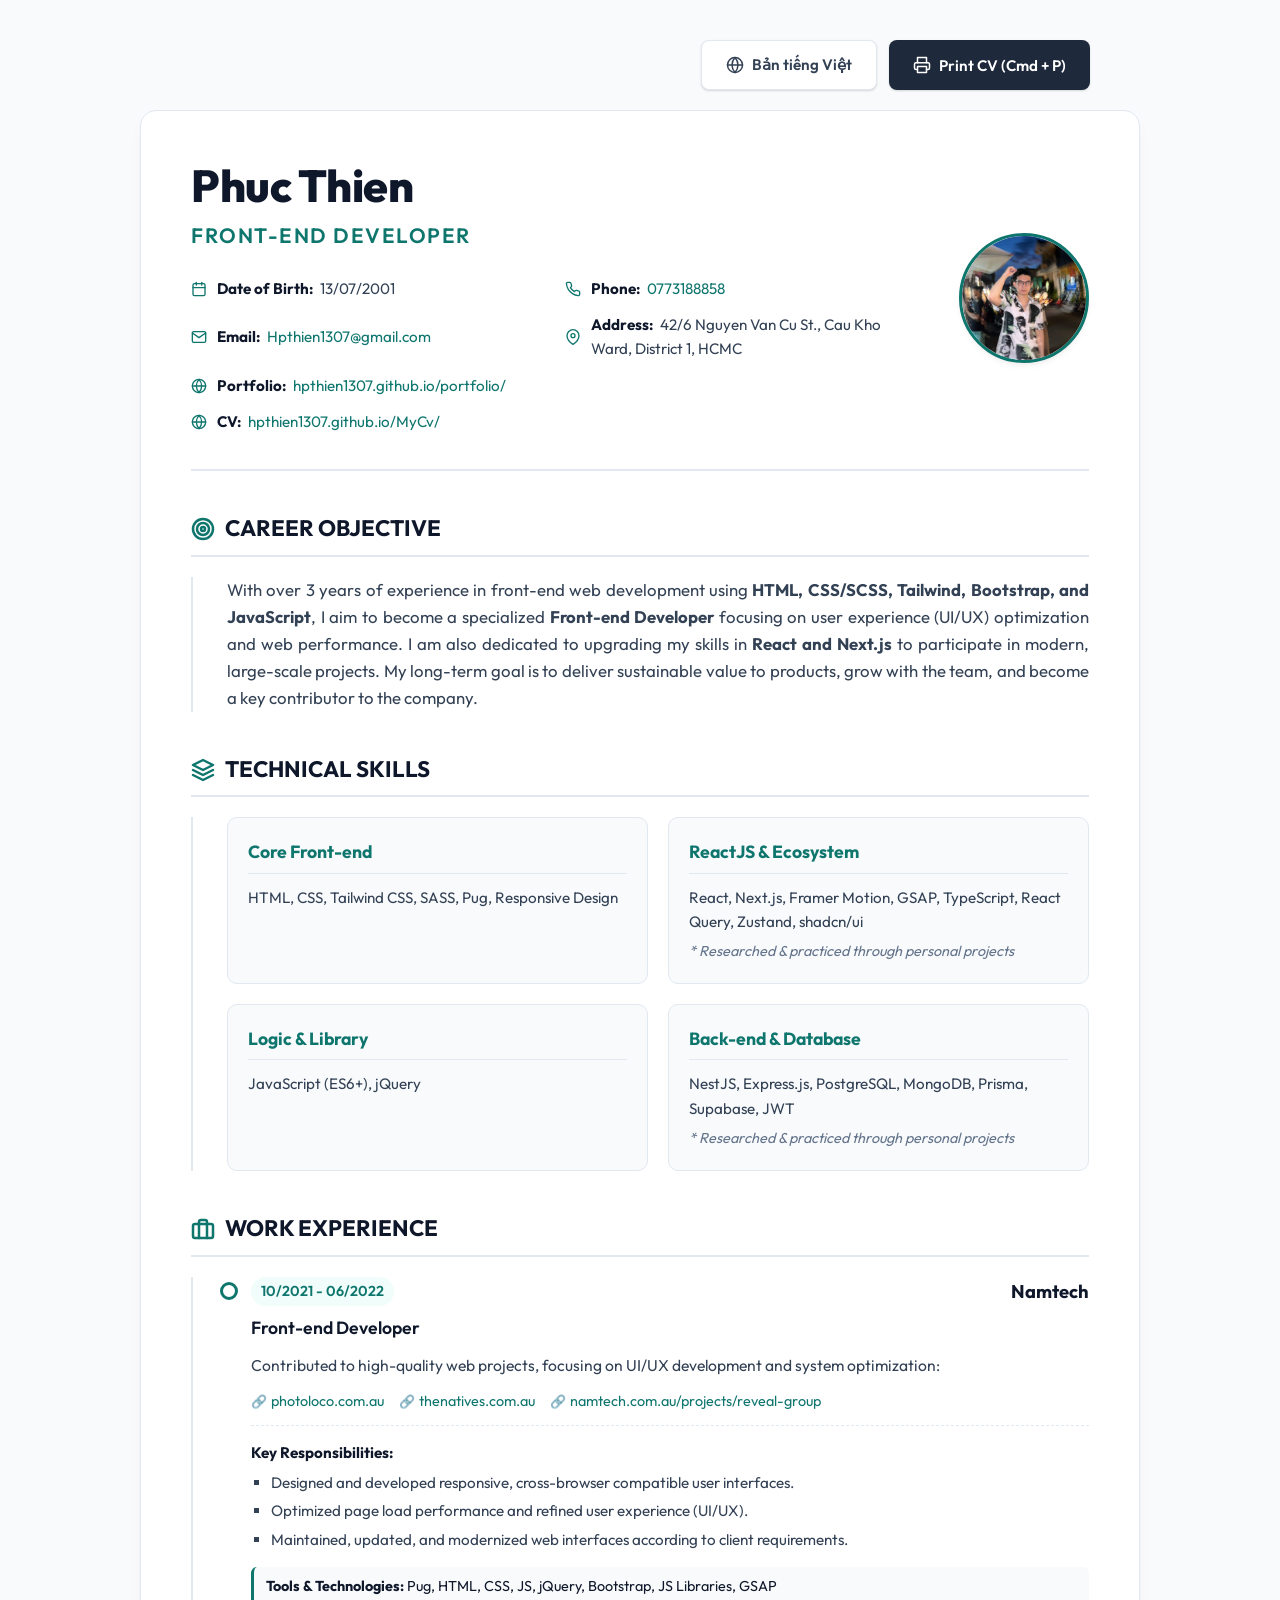
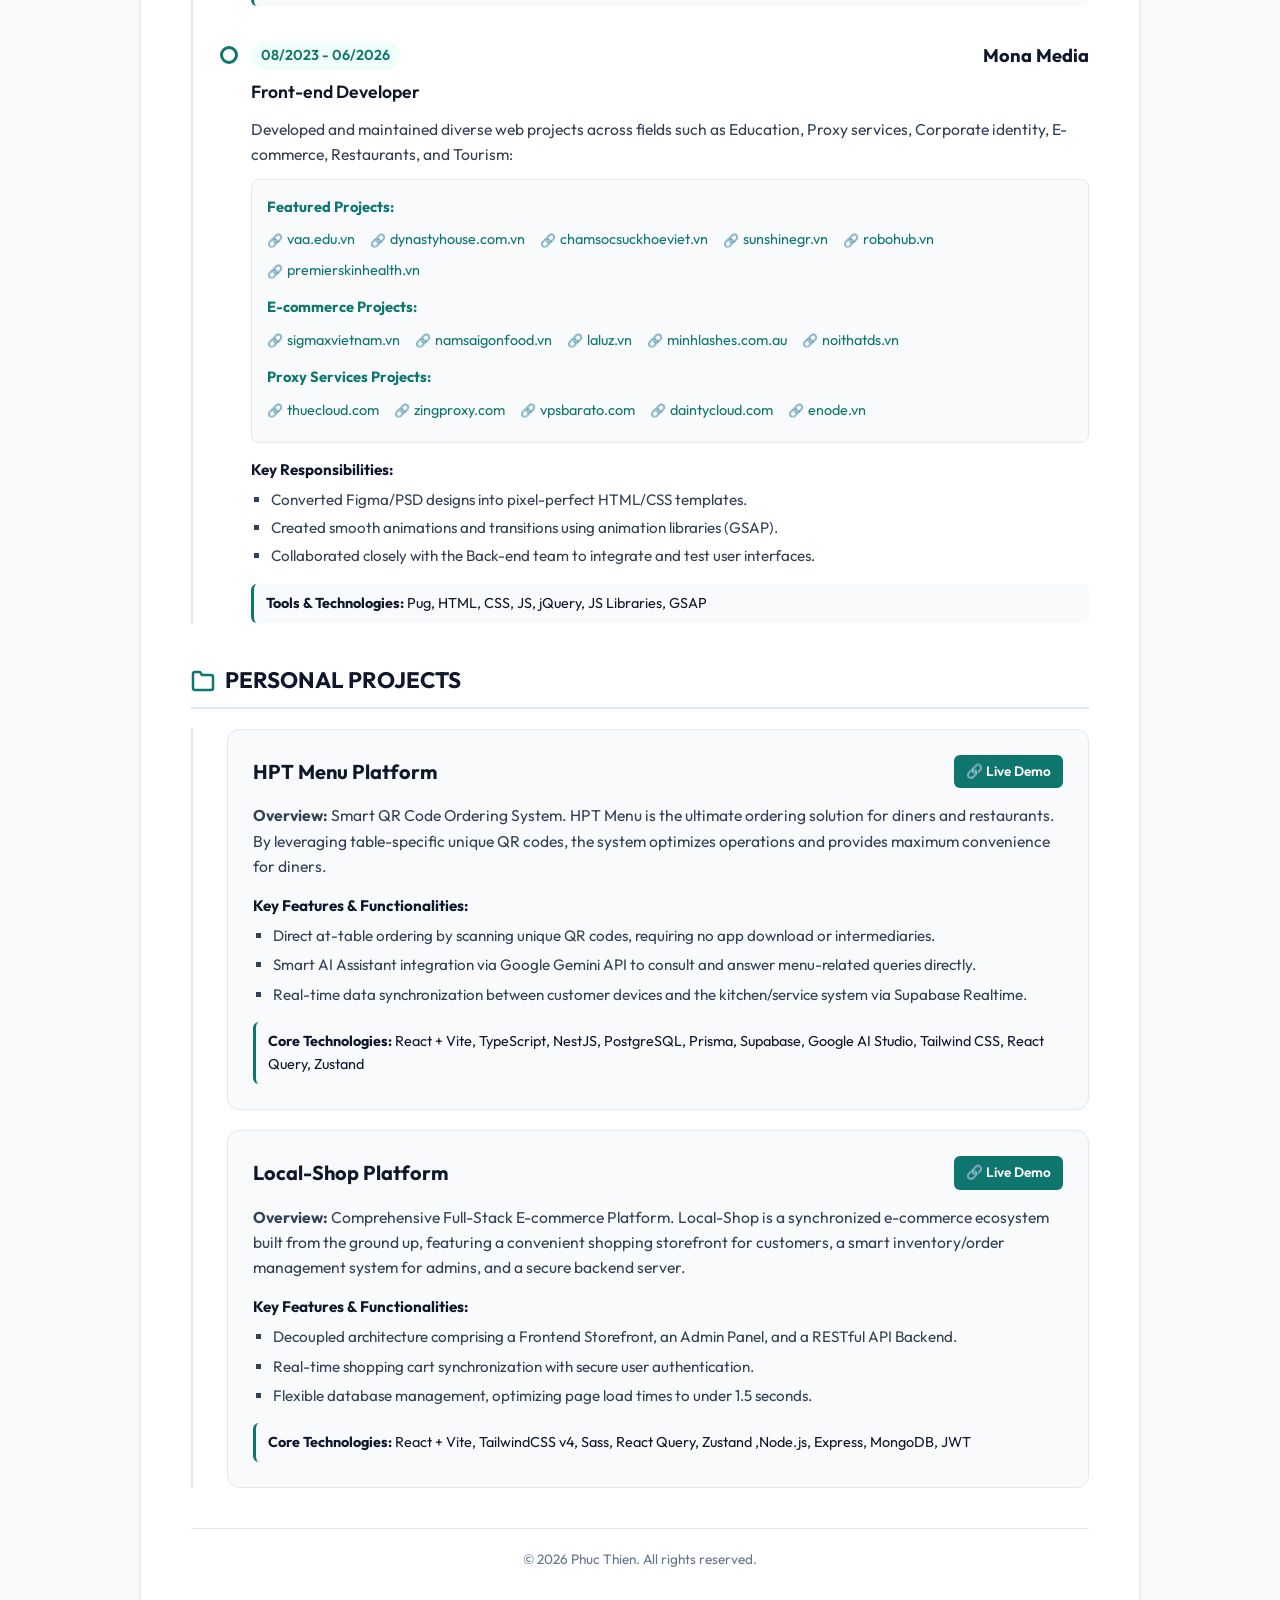
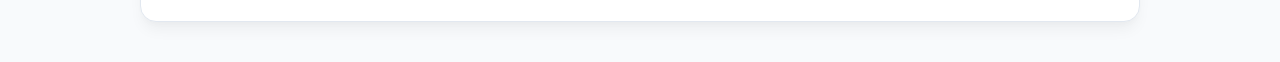
==== index_en.html @ 8ae17b33 "update cv" ====
<!doctype html>
<html lang="en">
  <head>
    <meta charset="UTF-8" />
    <meta name="viewport" content="width=device-width, initial-scale=1.0" />
    <title>Phuc Thien - Front-end Developer Resume</title>
    <link rel="preconnect" href="https://fonts.googleapis.com" />
    <link rel="preconnect" href="https://fonts.gstatic.com" crossorigin />
    <link
      href="https://fonts.googleapis.com/css2?family=Outfit:wght@300;400;500;600;700;800&display=swap"
      rel="stylesheet"
    />
    <link rel="stylesheet" href="style.css" />
  </head>
  <body>
    <!-- Action Controls (Hidden in Print) -->
    <div class="no-print controls-container">
      <a href="index.html" class="btn-lang">
        <svg
          xmlns="http://www.w3.org/2000/svg"
          viewBox="0 0 24 24"
          fill="none"
          stroke="currentColor"
          stroke-width="2"
          stroke-linecap="round"
          stroke-linejoin="round"
          class="icon"
        >
          <circle cx="12" cy="12" r="10"></circle>
          <line x1="2" y1="12" x2="22" y2="12"></line>
          <path
            d="M12 2a15.3 15.3 0 0 1 4 10 15.3 15.3 0 0 1-4 10 15.3 15.3 0 0 1-4-10 15.3 15.3 0 0 1 4-10z"
          ></path>
        </svg>
        Bản tiếng Việt
      </a>
      <button onclick="window.print()" class="btn-print">
        <svg
          xmlns="http://www.w3.org/2000/svg"
          viewBox="0 0 24 24"
          fill="none"
          stroke="currentColor"
          stroke-width="2"
          stroke-linecap="round"
          stroke-linejoin="round"
          class="icon"
        >
          <path d="M6 9V2h12v7"></path>
          <path
            d="M6 18H4a2 2 0 0 1-2-2v-5a2 2 0 0 1 2-2h16a2 2 0 0 1 2 2v5a2 2 0 0 1-2 2h-2"
          ></path>
          <rect x="6" y="14" width="12" height="8"></rect>
        </svg>
        Print CV (Cmd + P)
      </button>
    </div>

    <div class="resume-container">
      <!-- Header Section -->
      <header class="resume-header">
        <div class="header-main">
          <h1 class="candidate-name">Phuc Thien</h1>
          <p class="candidate-title">Front-end Developer</p>

          <div class="contact-grid">
            <div class="contact-item">
              <svg
                xmlns="http://www.w3.org/2000/svg"
                viewBox="0 0 24 24"
                fill="none"
                stroke="currentColor"
                stroke-width="2"
                stroke-linecap="round"
                stroke-linejoin="round"
                class="contact-icon"
              >
                <rect x="3" y="4" width="18" height="18" rx="2" ry="2"></rect>
                <line x1="16" y1="2" x2="16" y2="6"></line>
                <line x1="8" y1="2" x2="8" y2="6"></line>
                <line x1="3" y1="10" x2="21" y2="10"></line>
              </svg>
              <span><strong>Date of Birth:</strong> 13/07/2001</span>
            </div>
            <div class="contact-item">
              <svg
                xmlns="http://www.w3.org/2000/svg"
                viewBox="0 0 24 24"
                fill="none"
                stroke="currentColor"
                stroke-width="2"
                stroke-linecap="round"
                stroke-linejoin="round"
                class="contact-icon"
              >
                <path
                  d="M22 16.92v3a2 2 0 0 1-2.18 2 19.79 19.79 0 0 1-8.63-3.07 19.5 19.5 0 0 1-6-6 19.79 19.79 0 0 1-3.07-8.67A2 2 0 0 1 4.11 2h3a2 2 0 0 1 2 1.72 12.84 12.84 0 0 0 .7 2.81 2 2 0 0 1-.45 2.11L8.09 9.91a16 16 0 0 0 6 6l1.27-1.27a2 2 0 0 1 2.11-.45 12.84 12.84 0 0 0 2.81.7A2 2 0 0 1 22 16.92z"
                ></path>
              </svg>
              <span
                ><strong>Phone:</strong>
                <a href="tel:0773188858">0773188858</a></span
              >
            </div>
            <div class="contact-item">
              <svg
                xmlns="http://www.w3.org/2000/svg"
                viewBox="0 0 24 24"
                fill="none"
                stroke="currentColor"
                stroke-width="2"
                stroke-linecap="round"
                stroke-linejoin="round"
                class="contact-icon"
              >
                <path
                  d="M4 4h16c1.1 0 2 .9 2 2v12c0 1.1-.9 2-2 2H4c-1.1 0-2-.9-2-2V6c0-1.1.9-2 2-2z"
                ></path>
                <polyline points="22,6 12,13 2,6"></polyline>
              </svg>
              <span
                ><strong>Email:</strong>
                <a href="mailto:Hpthien1307@gmail.com"
                  >Hpthien1307@gmail.com</a
                ></span
              >
            </div>
            <div class="contact-item">
              <svg
                xmlns="http://www.w3.org/2000/svg"
                viewBox="0 0 24 24"
                fill="none"
                stroke="currentColor"
                stroke-width="2"
                stroke-linecap="round"
                stroke-linejoin="round"
                class="contact-icon"
              >
                <path d="M21 10c0 7-9 13-9 13s-9-6-9-13a9 9 0 0 1 18 0z"></path>
                <circle cx="12" cy="10" r="3"></circle>
              </svg>
              <span
                ><strong>Address:</strong> 42/6 Nguyen Van Cu St., Cau Kho Ward,
                District 1, HCMC</span
              >
            </div>
            <div class="contact-item full-width">
              <svg
                xmlns="http://www.w3.org/2000/svg"
                viewBox="0 0 24 24"
                fill="none"
                stroke="currentColor"
                stroke-width="2"
                stroke-linecap="round"
                stroke-linejoin="round"
                class="contact-icon"
              >
                <circle cx="12" cy="12" r="10"></circle>
                <line x1="2" y1="12" x2="22" y2="12"></line>
                <path
                  d="M12 2a15.3 15.3 0 0 1 4 10 15.3 15.3 0 0 1-4 10 15.3 15.3 0 0 1-4-10 15.3 15.3 0 0 1 4-10z"
                ></path>
              </svg>
              <span
                ><strong>Portfolio:</strong>
                <a
                  href="https://hpthien1307.github.io/portfolio/"
                  target="_blank"
                  >hpthien1307.github.io/portfolio/</a
                ></span
              >
            </div>
            <div class="contact-item full-width">
              <svg
                xmlns="http://www.w3.org/2000/svg"
                viewBox="0 0 24 24"
                fill="none"
                stroke="currentColor"
                stroke-width="2"
                stroke-linecap="round"
                stroke-linejoin="round"
                class="contact-icon"
              >
                <circle cx="12" cy="12" r="10"></circle>
                <line x1="2" y1="12" x2="22" y2="12"></line>
                <path
                  d="M12 2a15.3 15.3 0 0 1 4 10 15.3 15.3 0 0 1-4 10 15.3 15.3 0 0 1-4-10 15.3 15.3 0 0 1 4-10z"
                ></path>
              </svg>
              <span
                ><strong>CV:</strong>
                <a href="https://hpthien1307.github.io/MyCv/" target="_blank"
                  >hpthien1307.github.io/MyCv/</a
                ></span
              >
            </div>
          </div>
        </div>

        <div class="header-avatar">
          <div class="avatar-wrapper">
            <!-- Standard image target. If missing, CSS fallback renders an elegant placeholder -->
            <img
              src="avatar.jpg"
              alt="Phuc Thien"
              onerror="
                this.style.display = 'none';
                this.nextElementSibling.style.display = 'flex';
              "
            />
            <div class="avatar-placeholder" style="display: none">
              <img src="./public/photo_2026-06-13 22.33.22.jpeg" alt="" />
            </div>
          </div>
        </div>
      </header>

      <!-- Main Grid Area -->
      <main class="resume-main">
        <!-- Objective Section -->
        <section class="resume-section">
          <h2 class="section-title">
            <span class="title-icon">
              <svg
                xmlns="http://www.w3.org/2000/svg"
                viewBox="0 0 24 24"
                fill="none"
                stroke="currentColor"
                stroke-width="2.5"
                stroke-linecap="round"
                stroke-linejoin="round"
              >
                <circle cx="12" cy="12" r="10"></circle>
                <circle cx="12" cy="12" r="6"></circle>
                <circle cx="12" cy="12" r="2"></circle>
              </svg>
            </span>
            Career Objective
          </h2>
          <div class="section-content timeline">
            <p class="summary-text">
              With over 3 years of experience in front-end web development using
              <strong
                >HTML, CSS/SCSS, Tailwind, Bootstrap, and JavaScript</strong
              >, I aim to become a specialized
              <strong>Front-end Developer</strong> focusing on user experience
              (UI/UX) optimization and web performance. I am also dedicated to
              upgrading my skills in <strong>React and Next.js</strong> to
              participate in modern, large-scale projects. My long-term goal is
              to deliver sustainable value to products, grow with the team, and
              become a key contributor to the company.
            </p>
          </div>
        </section>

        <!-- Skills Section -->
        <section class="resume-section">
          <h2 class="section-title">
            <span class="title-icon">
              <svg
                xmlns="http://www.w3.org/2000/svg"
                viewBox="0 0 24 24"
                fill="none"
                stroke="currentColor"
                stroke-width="2.5"
                stroke-linecap="round"
                stroke-linejoin="round"
              >
                <polygon points="12 2 2 7 12 12 22 7 12 2"></polygon>
                <polyline points="2 17 12 22 22 17"></polyline>
                <polyline points="2 12 12 17 22 12"></polyline>
              </svg>
            </span>
            Technical Skills
          </h2>
          <div class="section-content timeline skills-grid">
            <div class="skill-card">
              <h3 class="skill-category">Core Front-end</h3>
              <p class="skill-details">
                HTML, CSS, Tailwind CSS, SASS, Pug, Responsive Design
              </p>
            </div>

            <div class="skill-card">
              <h3 class="skill-category">ReactJS & Ecosystem</h3>
              <p class="skill-details">
                React, Next.js, Framer Motion, GSAP, TypeScript, React Query,
                Zustand, shadcn/ui
              </p>
              <span class="skill-note"
                >* Researched & practiced through personal projects</span
              >
            </div>

            <div class="skill-card">
              <h3 class="skill-category">Logic & Library</h3>
              <p class="skill-details">JavaScript (ES6+), jQuery</p>
            </div>

            <div class="skill-card">
              <h3 class="skill-category">Back-end & Database</h3>
              <p class="skill-details">
                NestJS, Express.js, PostgreSQL, MongoDB, Prisma, Supabase, JWT
              </p>
              <span class="skill-note"
                >* Researched & practiced through personal projects</span
              >
            </div>
          </div>
        </section>

        <!-- Work Experience Section -->
        <section class="resume-section">
          <h2 class="section-title">
            <span class="title-icon">
              <svg
                xmlns="http://www.w3.org/2000/svg"
                viewBox="0 0 24 24"
                fill="none"
                stroke="currentColor"
                stroke-width="2.5"
                stroke-linecap="round"
                stroke-linejoin="round"
              >
                <rect x="2" y="7" width="20" height="14" rx="2" ry="2"></rect>
                <path d="M16 21V5a2 2 0 0 0-2-2h-4a2 2 0 0 0-2 2v16"></path>
              </svg>
            </span>
            Work Experience
          </h2>
          <div class="section-content timeline">
            <!-- Job 1 -->
            <div class="timeline-item">
              <div class="timeline-meta">
                <span class="timeline-date">10/2021 - 06/2022</span>
                <span class="company-name">Namtech</span>
              </div>
              <div class="timeline-body">
                <h3 class="job-role">Front-end Developer</h3>
                <p class="job-desc">
                  Contributed to high-quality web projects, focusing on UI/UX
                  development and system optimization:
                </p>
                <ul class="project-links">
                  <li>
                    <a href="https://photoloco.com.au/" target="_blank"
                      >photoloco.com.au</a
                    >
                  </li>
                  <li>
                    <a href="https://thenatives.com.au/" target="_blank"
                      >thenatives.com.au</a
                    >
                  </li>
                  <li>
                    <a
                      href="https://namtech.com.au/projects/reveal-group/"
                      target="_blank"
                      >namtech.com.au/projects/reveal-group</a
                    >
                  </li>
                </ul>
                <div class="job-tasks">
                  <p><strong>Key Responsibilities:</strong></p>
                  <ul>
                    <li>
                      Designed and developed responsive, cross-browser
                      compatible user interfaces.
                    </li>
                    <li>
                      Optimized page load performance and refined user
                      experience (UI/UX).
                    </li>
                    <li>
                      Maintained, updated, and modernized web interfaces
                      according to client requirements.
                    </li>
                  </ul>
                </div>
                <p class="tech-stack">
                  <strong>Tools & Technologies:</strong> Pug, HTML, CSS, JS,
                  jQuery, Bootstrap, JS Libraries, GSAP
                </p>
              </div>
            </div>

            <!-- Job 2 -->
            <div class="timeline-item">
              <div class="timeline-meta">
                <span class="timeline-date">08/2023 - 06/2026</span>
                <span class="company-name">Mona Media</span>
              </div>
              <div class="timeline-body">
                <h3 class="job-role">Front-end Developer</h3>
                <p class="job-desc">
                  Developed and maintained diverse web projects across fields
                  such as Education, Proxy services, Corporate identity,
                  E-commerce, Restaurants, and Tourism:
                </p>
                <div class="project-categories-container">
                  <p><strong>Featured Projects:</strong></p>
                  <ul class="project-links">
                    <li>
                      <a href="https://vaa.edu.vn/" target="_blank"
                        >vaa.edu.vn</a
                      >
                    </li>
                    <li>
                      <a href="https://www.dynastyhouse.com.vn/" target="_blank"
                        >dynastyhouse.com.vn</a
                      >
                    </li>
                    <li>
                      <a href="https://chamsocsuckhoeviet.vn/" target="_blank"
                        >chamsocsuckhoeviet.vn</a
                      >
                    </li>
                    <li>
                      <a href="https://sunshinegr.vn/" target="_blank"
                        >sunshinegr.vn</a
                      >
                    </li>
                    <li>
                      <a href="https://robohub.vn/" target="_blank"
                        >robohub.vn</a
                      >
                    </li>
                    <li>
                      <a href="https://premierskinhealth.vn/" target="_blank"
                        >premierskinhealth.vn</a
                      >
                    </li>
                  </ul>

                  <p><strong>E-commerce Projects:</strong></p>
                  <ul class="project-links">
                    <li>
                      <a href="https://sigmaxvietnam.vn/" target="_blank"
                        >sigmaxvietnam.vn</a
                      >
                    </li>
                    <li>
                      <a href="https://namsaigonfood.vn/" target="_blank"
                        >namsaigonfood.vn</a
                      >
                    </li>
                    <li>
                      <a href="https://laluz.vn/" target="_blank">laluz.vn</a>
                    </li>
                    <li>
                      <a href="https://minhlashes.com.au/" target="_blank"
                        >minhlashes.com.au</a
                      >
                    </li>
                    <li>
                      <a href="https://noithatds.vn/" target="_blank"
                        >noithatds.vn</a
                      >
                    </li>
                  </ul>

                  <p><strong>Proxy Services Projects:</strong></p>
                  <ul class="project-links">
                    <li>
                      <a href="https://thuecloud.com/" target="_blank"
                        >thuecloud.com</a
                      >
                    </li>
                    <li>
                      <a href="https://zingproxy.com/" target="_blank"
                        >zingproxy.com</a
                      >
                    </li>
                    <li>
                      <a href="https://vpsbarato.com/" target="_blank"
                        >vpsbarato.com</a
                      >
                    </li>
                    <li>
                      <a href="https://daintycloud.com/" target="_blank"
                        >daintycloud.com</a
                      >
                    </li>
                    <li>
                      <a href="https://enode.vn/" target="_blank">enode.vn</a>
                    </li>
                  </ul>
                </div>
                <div class="job-tasks">
                  <p><strong>Key Responsibilities:</strong></p>
                  <ul>
                    <li>
                      Converted Figma/PSD designs into pixel-perfect HTML/CSS
                      templates.
                    </li>
                    <li>
                      Created smooth animations and transitions using animation
                      libraries (GSAP).
                    </li>
                    <li>
                      Collaborated closely with the Back-end team to integrate
                      and test user interfaces.
                    </li>
                  </ul>
                </div>
                <p class="tech-stack">
                  <strong>Tools & Technologies:</strong> Pug, HTML, CSS, JS,
                  jQuery, JS Libraries, GSAP
                </p>
              </div>
            </div>
          </div>
        </section>

        <!-- Personal Projects Section -->
        <section class="resume-section">
          <h2 class="section-title">
            <span class="title-icon">
              <svg
                xmlns="http://www.w3.org/2000/svg"
                viewBox="0 0 24 24"
                fill="none"
                stroke="currentColor"
                stroke-width="2.5"
                stroke-linecap="round"
                stroke-linejoin="round"
              >
                <path
                  d="M22 19a2 2 0 0 1-2 2H4a2 2 0 0 1-2-2V5a2 2 0 0 1 2-2h5l2 3h9a2 2 0 0 1 2 2z"
                ></path>
              </svg>
            </span>
            Personal Projects
          </h2>
          <div class="section-content timeline">
            <div class="project-card">
              <div class="project-header">
                <h3 class="project-name">HPT Menu Platform</h3>
                <a
                  href="https://htp-menu-frontend.vercel.app/?tableId=019efdc4-4ef3-7b42-94ec-dfce6094b194"
                  target="_blank"
                  class="btn-project-link"
                >
                  🔗 Live Demo
                </a>
              </div>

              <p class="project-overview">
                <strong>Overview:</strong> Smart QR Code Ordering System. HPT
                Menu is the ultimate ordering solution for diners and
                restaurants. By leveraging table-specific unique QR codes, the
                system optimizes operations and provides maximum convenience for
                diners.
              </p>

              <div class="project-features">
                <p><strong>Key Features & Functionalities:</strong></p>
                <ul>
                  <li>
                    Direct at-table ordering by scanning unique QR codes,
                    requiring no app download or intermediaries.
                  </li>
                  <li>
                    Smart AI Assistant integration via Google Gemini API to
                    consult and answer menu-related queries directly.
                  </li>
                  <li>
                    Real-time data synchronization between customer devices and
                    the kitchen/service system via Supabase Realtime.
                  </li>
                </ul>
              </div>

              <p class="tech-stack">
                <strong>Core Technologies:</strong> React + Vite, TypeScript,
                NestJS, PostgreSQL, Prisma, Supabase, Google AI Studio, Tailwind
                CSS, React Query, Zustand
              </p>
            </div>

            <div class="project-card">
              <div class="project-header">
                <h3 class="project-name">Local-Shop Platform</h3>
                <a
                  href="https://localshop-frontend-orcin.vercel.app/"
                  target="_blank"
                  class="btn-project-link"
                >
                  🔗 Live Demo
                </a>
              </div>

              <p class="project-overview">
                <strong>Overview:</strong> Comprehensive Full-Stack E-commerce
                Platform. Local-Shop is a synchronized e-commerce ecosystem
                built from the ground up, featuring a convenient shopping
                storefront for customers, a smart inventory/order management
                system for admins, and a secure backend server.
              </p>

              <div class="project-features">
                <p><strong>Key Features & Functionalities:</strong></p>
                <ul>
                  <li>
                    Decoupled architecture comprising a Frontend Storefront, an
                    Admin Panel, and a RESTful API Backend.
                  </li>
                  <li>
                    Real-time shopping cart synchronization with secure user
                    authentication.
                  </li>
                  <li>
                    Flexible database management, optimizing page load times to
                    under 1.5 seconds.
                  </li>
                </ul>
              </div>

              <p class="tech-stack">
                <strong>Core Technologies:</strong> React + Vite, TailwindCSS
                v4, Sass, React Query, Zustand ,Node.js, Express, MongoDB, JWT
              </p>
            </div>
          </div>
        </section>
      </main>

      <footer class="resume-footer">
        <p>&copy; 2026 Phuc Thien. All rights reserved.</p>
      </footer>
    </div>
  </body>
</html>
---- style.css ----
/* ==========================================================================
   DESIGN SYSTEM & VARIABLES
   ========================================================================== */
:root {
  --primary-color: #1e293b; /* Elegant Slate Blue */
  --accent-color: #0f766e; /* Dark Teal Accent */
  --accent-light: #f0fdfa; /* Soft Light Teal background */
  --text-main: #334155; /* Charcoal text for optimal readability */
  --text-dark: #0f172a; /* Near black for headers */
  --text-muted: #64748b; /* Cool grey for metadata */
  --border-color: #e2e8f0; /* Light grey borders */
  --bg-main: #f8fafc; /* Light slate canvas background */
  --bg-card: #ffffff; /* Crisp white card background */
  --font-primary:
    "Outfit", -apple-system, BlinkMacSystemFont, "Segoe UI", Roboto, sans-serif;
  --transition-smooth: all 0.3s cubic-bezier(0.4, 0, 0.2, 1);
  --shadow-sm: 0 1px 3px rgba(0, 0, 0, 0.05), 0 1px 2px rgba(0, 0, 0, 0.1);
  --shadow-md:
    0 4px 6px -1px rgba(0, 0, 0, 0.05), 0 2px 4px -1px rgba(0, 0, 0, 0.03);
  --shadow-lg:
    0 10px 15px -3px rgba(0, 0, 0, 0.05), 0 4px 6px -2px rgba(0, 0, 0, 0.02);
}

/* ==========================================================================
   RESET & BASE STYLES
   ========================================================================== */
* {
  box-sizing: border-box;
  margin: 0;
  padding: 0;
}

body {
  font-family: var(--font-primary);
  background-color: var(--bg-main);
  color: var(--text-main);
  line-height: 1.6;
  padding: 40px 20px;
  display: flex;
  flex-direction: column;
  align-items: center;
  min-height: 100vh;
  -webkit-font-smoothing: antialiased;
}

a {
  color: var(--accent-color);
  text-decoration: none;
  transition: var(--transition-smooth);
}

a:hover {
  color: var(--primary-color);
  text-decoration: underline;
}

/* ==========================================================================
   INTERACTIVE CONTROLS (Web Only)
   ========================================================================== */
.controls-container {
  width: 100%;
  max-width: 900px;
  margin-bottom: 20px;
  display: flex;
  justify-content: flex-end;
  gap: 12px;
}

.btn-print {
  display: inline-flex;
  align-items: center;
  gap: 8px;
  background-color: var(--primary-color);
  color: #ffffff;
  border: none;
  padding: 12px 24px;
  border-radius: 8px;
  font-family: var(--font-primary);
  font-weight: 600;
  font-size: 0.95rem;
  cursor: pointer;
  box-shadow: var(--shadow-sm);
  transition: var(--transition-smooth);
}

.btn-print:hover {
  background-color: var(--accent-color);
  transform: translateY(-1px);
  box-shadow: var(--shadow-md);
}

.btn-print .icon {
  width: 18px;
  height: 18px;
}

.btn-lang {
  display: inline-flex;
  align-items: center;
  gap: 8px;
  background-color: var(--bg-card);
  color: var(--text-main);
  border: 1px solid var(--border-color);
  padding: 12px 24px;
  border-radius: 8px;
  font-family: var(--font-primary);
  font-weight: 600;
  font-size: 0.95rem;
  cursor: pointer;
  box-shadow: var(--shadow-sm);
  transition: var(--transition-smooth);
}

.btn-lang:hover {
  color: var(--accent-color);
  border-color: var(--accent-color);
  background-color: var(--accent-light);
  transform: translateY(-1px);
  box-shadow: var(--shadow-md);
  text-decoration: none;
}

.btn-lang .icon {
  width: 18px;
  height: 18px;
}

/* ==========================================================================
   RESUME CONTAINER & LAYOUT
   ========================================================================== */
.resume-container {
  width: 100%;
  max-width: 1000px;
  background-color: var(--bg-card);
  border-radius: 16px;
  box-shadow: var(--shadow-lg);
  padding: 50px;
  border: 1px solid var(--border-color);
  position: relative;
  overflow: hidden;
}

/* Header Styling */
.resume-header {
  display: flex;
  justify-content: space-between;
  align-items: center;
  gap: 40px;
  border-bottom: 2px solid var(--border-color);
  padding-bottom: 35px;
  margin-bottom: 40px;
}

.header-main {
  flex: 1;
}

.candidate-name {
  font-size: 2.8rem;
  font-weight: 800;
  color: var(--text-dark);
  line-height: 1.1;
  margin-bottom: 8px;
  letter-spacing: -0.5px;
}

.candidate-title {
  font-size: 1.3rem;
  font-weight: 600;
  color: var(--accent-color);
  text-transform: uppercase;
  letter-spacing: 1.5px;
  margin-bottom: 25px;
}

.contact-grid {
  display: grid;
  grid-template-columns: repeat(2, 1fr);
  gap: 12px 20px;
}

.contact-item {
  display: flex;
  align-items: center;
  gap: 10px;
  font-size: 0.95rem;
}

.contact-item.full-width {
  grid-column: span 2;
}

.contact-icon {
  width: 16px;
  height: 16px;
  color: var(--accent-color);
  flex-shrink: 0;
}

.contact-item strong {
  color: var(--text-dark);
  margin-right: 4px;
}

/* Avatar Styling */
.header-avatar {
  flex-shrink: 0;
}

.avatar-wrapper {
  width: 130px;
  height: 130px;
  border-radius: 50%;
  overflow: hidden;
  border: 3px solid var(--accent-color);
  box-shadow: var(--shadow-md);
  background-color: var(--accent-light);
  display: flex;
  align-items: center;
  justify-content: center;
}

.avatar-wrapper img {
  width: 100%;
  height: 100%;
  object-fit: cover;
}

.avatar-placeholder {
  width: 100%;
  height: 100%;
  display: flex;
  align-items: center;
  justify-content: center;
  font-size: 2rem;
  font-weight: 700;
  color: var(--accent-color);
  background-color: var(--accent-light);
}

/* ==========================================================================
   RESUME CONTENT SECTIONS
   ========================================================================== */
.resume-section {
  margin-bottom: 40px;
}

.resume-section:last-of-type {
  margin-bottom: 20px;
}

.section-title {
  font-size: 1.4rem;
  font-weight: 700;
  color: var(--text-dark);
  text-transform: uppercase;
  display: flex;
  align-items: center;
  gap: 10px;
  margin-bottom: 20px;
  border-bottom: 2px solid var(--border-color);
  padding-bottom: 8px;
}

.title-icon {
  display: inline-flex;
  align-items: center;
  justify-content: center;
  color: var(--accent-color);
  width: 24px;
  height: 24px;
}

.section-content {
  padding-left: 34px;
}

.summary-text {
  font-size: 1.05rem;
  color: var(--text-main);
  text-align: justify;
}

/* Work Experience - Timeline Style */
.timeline {
  position: relative;
  border-left: 2px solid var(--border-color);
}

.timeline-item {
  position: relative;
  padding-left: 24px;
  margin-bottom: 35px;
}

.timeline-item:last-child {
  margin-bottom: 0;
}

.timeline-item::before {
  content: "";
  position: absolute;
  left: -7px;
  top: 5px;
  width: 12px;
  height: 12px;
  border-radius: 50%;
  background-color: var(--bg-card);
  border: 3px solid var(--accent-color);
  transition: var(--transition-smooth);
}

.timeline-item:hover::before {
  background-color: var(--accent-color);
  transform: scale(1.2);
}

.timeline-meta {
  display: flex;
  justify-content: space-between;
  align-items: center;
  margin-bottom: 8px;
}

.timeline-date {
  font-size: 0.9rem;
  font-weight: 600;
  color: var(--accent-color);
  background-color: var(--accent-light);
  padding: 3px 10px;
  border-radius: 20px;
}

.company-name {
  font-size: 1.15rem;
  font-weight: 700;
  color: var(--text-dark);
}

.job-role {
  font-size: 1.1rem;
  font-weight: 600;
  color: var(--text-dark);
  margin-bottom: 10px;
}

.job-desc {
  font-size: 0.98rem;
  margin-bottom: 12px;
  color: var(--text-main);
}

.project-categories-container {
  display: flex;
  flex-direction: column;
  gap: 8px;
  margin-bottom: 15px;
  background-color: var(--bg-main);
  padding: 15px;
  border-radius: 8px;
  border: 1px solid var(--border-color);
}

.project-categories-container p {
  font-size: 0.92rem;
  font-weight: 700;
  color: var(--accent-color);
  margin-bottom: 2px;
}

.project-categories-container .project-links {
  border-bottom: none;
  padding-bottom: 0;
  margin-bottom: 5px;
}

.project-links {
  list-style: none;
  display: flex;
  flex-wrap: wrap;
  gap: 8px 15px;
  margin-bottom: 15px;
  padding-bottom: 12px;
  border-bottom: 1px dashed var(--border-color);
}

.project-links li {
  font-size: 0.9rem;
  display: flex;
  align-items: center;
  gap: 4px;
}

.project-links li::before {
  content: "🔗";
  font-size: 0.8rem;
}

.job-tasks {
  margin-bottom: 15px;
}

.job-tasks p {
  font-size: 0.95rem;
  margin-bottom: 6px;
  color: var(--text-dark);
}

.job-tasks ul {
  list-style-type: square;
  padding-left: 20px;
}

.job-tasks li {
  font-size: 0.95rem;
  margin-bottom: 4px;
  color: var(--text-main);
}

.tech-stack {
  font-size: 0.9rem;
  background-color: var(--bg-main);
  padding: 8px 12px;
  border-radius: 6px;
  border-left: 3px solid var(--accent-color);
  color: var(--text-dark);
}

/* Skills Cards Layout */
.skills-grid {
  display: grid;
  grid-template-columns: repeat(2, 1fr);
  gap: 20px;
}

.skill-card {
  background-color: var(--bg-main);
  padding: 20px;
  border-radius: 10px;
  border: 1px solid var(--border-color);
  transition: var(--transition-smooth);
}

.skill-card:hover {
  transform: translateY(-2px);
  box-shadow: var(--shadow-md);
  border-color: var(--accent-color);
}

.skill-category {
  font-size: 1.1rem;
  font-weight: 700;
  color: var(--accent-color);
  margin-bottom: 12px;
  border-bottom: 1px solid var(--border-color);
  padding-bottom: 6px;
}

.skill-card ul {
  list-style-type: none;
}

.skill-details {
  font-size: 0.95rem;
  color: var(--text-main);
  line-height: 1.6;
}

.skill-note {
  display: block;
  font-size: 0.9rem;
  color: var(--text-muted);
  margin-top: 6px;
  font-style: italic;
}

.skill-card li {
  font-size: 0.95rem;
  margin-bottom: 10px;
  position: relative;
  padding-left: 15px;
}

.skill-card li:last-child {
  margin-bottom: 0;
}

.skill-card li::before {
  content: "•";
  color: var(--accent-color);
  font-weight: bold;
  position: absolute;
  left: 0;
  font-size: 1.2rem;
  line-height: 1;
}

/* Footer */
.resume-footer {
  text-align: center;
  border-top: 1px solid var(--border-color);
  padding-top: 20px;
  margin-top: 40px;
  color: var(--text-muted);
  font-size: 0.85rem;
}

/* Project Cards */
.project-card {
  background-color: var(--bg-main);
  padding: 25px;
  border-radius: 12px;
  border: 1px solid var(--border-color);
  margin-bottom: 20px;
  transition: var(--transition-smooth);
}

.project-card:hover {
  transform: translateY(-2px);
  box-shadow: var(--shadow-md);
  border-color: var(--accent-color);
}

.project-header {
  display: flex;
  justify-content: space-between;
  align-items: center;
  margin-bottom: 15px;
  flex-wrap: wrap;
  gap: 10px;
}

.project-name {
  font-size: 1.25rem;
  font-weight: 700;
  color: var(--text-dark);
}

.btn-project-link {
  display: inline-flex;
  align-items: center;
  background-color: var(--accent-color);
  color: #ffffff;
  padding: 6px 12px;
  border-radius: 6px;
  font-size: 0.85rem;
  font-weight: 600;
  transition: var(--transition-smooth);
}

.btn-project-link:hover {
  background-color: var(--primary-color);
  color: #ffffff;
  text-decoration: none;
}

.project-overview {
  font-size: 0.98rem;
  color: var(--text-main);
  margin-bottom: 15px;
}

.project-features {
  margin-bottom: 15px;
}

.project-features p {
  font-size: 0.95rem;
  font-weight: 600;
  color: var(--text-dark);
  margin-bottom: 6px;
}

.project-features ul {
  list-style-type: square;
  padding-left: 20px;
}

.project-features li {
  font-size: 0.95rem;
  margin-bottom: 5px;
  color: var(--text-main);
}

/* ==========================================================================
   RESPONSIVE DESIGN (Screen)
   ========================================================================== */
@media (max-width: 768px) {
  body {
    padding: 20px 10px;
  }

  .resume-container {
    padding: 25px 20px;
  }

  .resume-header {
    flex-direction: column-reverse;
    align-items: flex-start;
    gap: 20px;
    padding-bottom: 25px;
  }

  .candidate-name {
    font-size: 2.2rem;
  }

  .contact-grid {
    grid-template-columns: 1fr;
    gap: 8px;
  }

  .contact-item.full-width {
    grid-column: span 1;
  }

  .section-content {
    padding-left: 0;
  }

  .timeline {
    border-left: none;
  }

  .timeline-item {
    padding-left: 0;
  }

  .timeline-item::before {
    display: none;
  }

  .timeline-meta {
    flex-direction: column;
    align-items: flex-start;
    gap: 6px;
    margin-bottom: 10px;
  }

  .skills-grid {
    grid-template-columns: 1fr;
  }
}

/* ==========================================================================
   PRINT STYLES (Cmd + P Optimization)
   ========================================================================== */
@media print {
  /* Reset layout for physical paper */
  @page {
    size: A4;
    margin: 15mm 15mm 15mm 15mm;
  }

  body {
    background-color: #ffffff;
    color: #000000;
    padding: 0;
    margin: 0;
    width: 100%;
    font-size: 10pt; /* Optimal print font size */
  }

  .no-print {
    display: none !important;
  }

  .resume-container {
    border: none;
    box-shadow: none;
    padding: 0;
    background: transparent;
    width: 100%;
    max-width: 100%;
  }

  .resume-header {
    border-bottom: 1.5pt solid #000000;
    padding-bottom: 20px;
    margin-bottom: 25px;
  }

  .candidate-name {
    font-size: 24pt;
    color: #000000;
  }

  .candidate-title {
    font-size: 13pt;
    color: #333333;
    margin-bottom: 15px;
  }

  .contact-grid {
    grid-template-columns: repeat(2, 1fr);
    gap: 6px 15px;
  }

  .contact-item {
    font-size: 9pt;
  }

  .avatar-wrapper {
    width: 100px;
    height: 100px;
    border: 2pt solid #000000;
    /* Ensure background graphics prints if browser settings allow */
    print-color-adjust: exact;
    -webkit-print-color-adjust: exact;
  }

  .resume-section {
    margin-bottom: 25px;
  }

  .section-title {
    font-size: 12pt;
    border-bottom: 1.5pt solid #000000;
    padding-bottom: 4px;
    margin-bottom: 12px;
    color: #000000;
    page-break-after: avoid;
    break-after: avoid;
  }

  .title-icon {
    display: none; /* Hide SVG icons in print to clean up look */
  }

  .section-content {
    padding-left: 0;
  }

  .summary-text {
    font-size: 9.5pt;
  }

  /* Print Timeline Adjustment */
  .timeline {
    border-left: none;
  }

  .timeline-item {
    padding-left: 0;
    margin-bottom: 20px;
  }

  .timeline-item::before {
    display: none;
  }

  .timeline-meta {
    margin-bottom: 4px;
  }

  .timeline-date {
    background-color: transparent;
    border: 1px solid #000000;
    color: #000000;
    font-size: 8.5pt;
    font-weight: 700;
    padding: 2px 6px;
    border-radius: 4px;
    print-color-adjust: exact;
    -webkit-print-color-adjust: exact;
  }

  .company-name {
    font-size: 11pt;
  }

  .job-role {
    font-size: 10.5pt;
    margin-bottom: 6px;
  }

  .project-categories-container {
    background-color: transparent;
    padding: 0;
    border: none;
    margin-bottom: 10px;
    gap: 4px;
  }

  .project-categories-container p {
    font-size: 9pt;
    margin-bottom: 2px;
  }

  .project-categories-container .project-links {
    border-bottom: none;
    padding-bottom: 0;
    margin-bottom: 4px;
  }

  .project-links {
    gap: 6px 12px;
    margin-bottom: 8px;
    padding-bottom: 6px;
  }

  .project-links li::before {
    content: "";
  }

  .tech-stack {
    background-color: transparent;
    border: 1px solid #e2e8f0;
    padding: 4px 8px;
    font-size: 8.5pt;
    print-color-adjust: exact;
    -webkit-print-color-adjust: exact;
  }

  .skills-grid {
    grid-template-columns: repeat(2, 1fr);
    gap: 15px;
  }

  .skill-card {
    background-color: transparent;
    padding: 0;
    border: none;
  }

  .skill-category {
    font-size: 10.5pt;
    margin-bottom: 6px;
    border-bottom: 0.5pt solid #000000;
    padding-bottom: 2px;
    color: #000000;
  }

  .skill-card li {
    font-size: 9pt;
    margin-bottom: 6px;
  }

  .skill-details {
    font-size: 9pt;
    line-height: 1.4;
    color: #333333;
  }

  .skill-note {
    display: block;
    font-size: 8pt;
    color: #666666;
    margin-top: 4px;
    font-style: italic;
  }

  /* Project print styles */
  .project-card {
    background-color: transparent;
    padding: 0;
    border: none;
  }

  .project-header {
    margin-bottom: 8px;
  }

  .project-name {
    font-size: 11pt;
  }

  .btn-project-link {
    background-color: transparent;
    color: #000000;
    border: 1px solid #000000;
    padding: 2px 6px;
    font-size: 8pt;
    border-radius: 4px;
    print-color-adjust: exact;
    -webkit-print-color-adjust: exact;
  }

  .project-overview {
    font-size: 9.5pt;
    margin-bottom: 8px;
  }

  .project-features {
    margin-bottom: 8px;
  }

  .project-features p {
    font-size: 9.5pt;
    margin-bottom: 4px;
  }

  .project-features li {
    font-size: 9pt;
    margin-bottom: 4px;
  }

  .resume-footer {
    margin-top: 20px;
    padding-top: 10px;
    font-size: 8pt;
  }
}
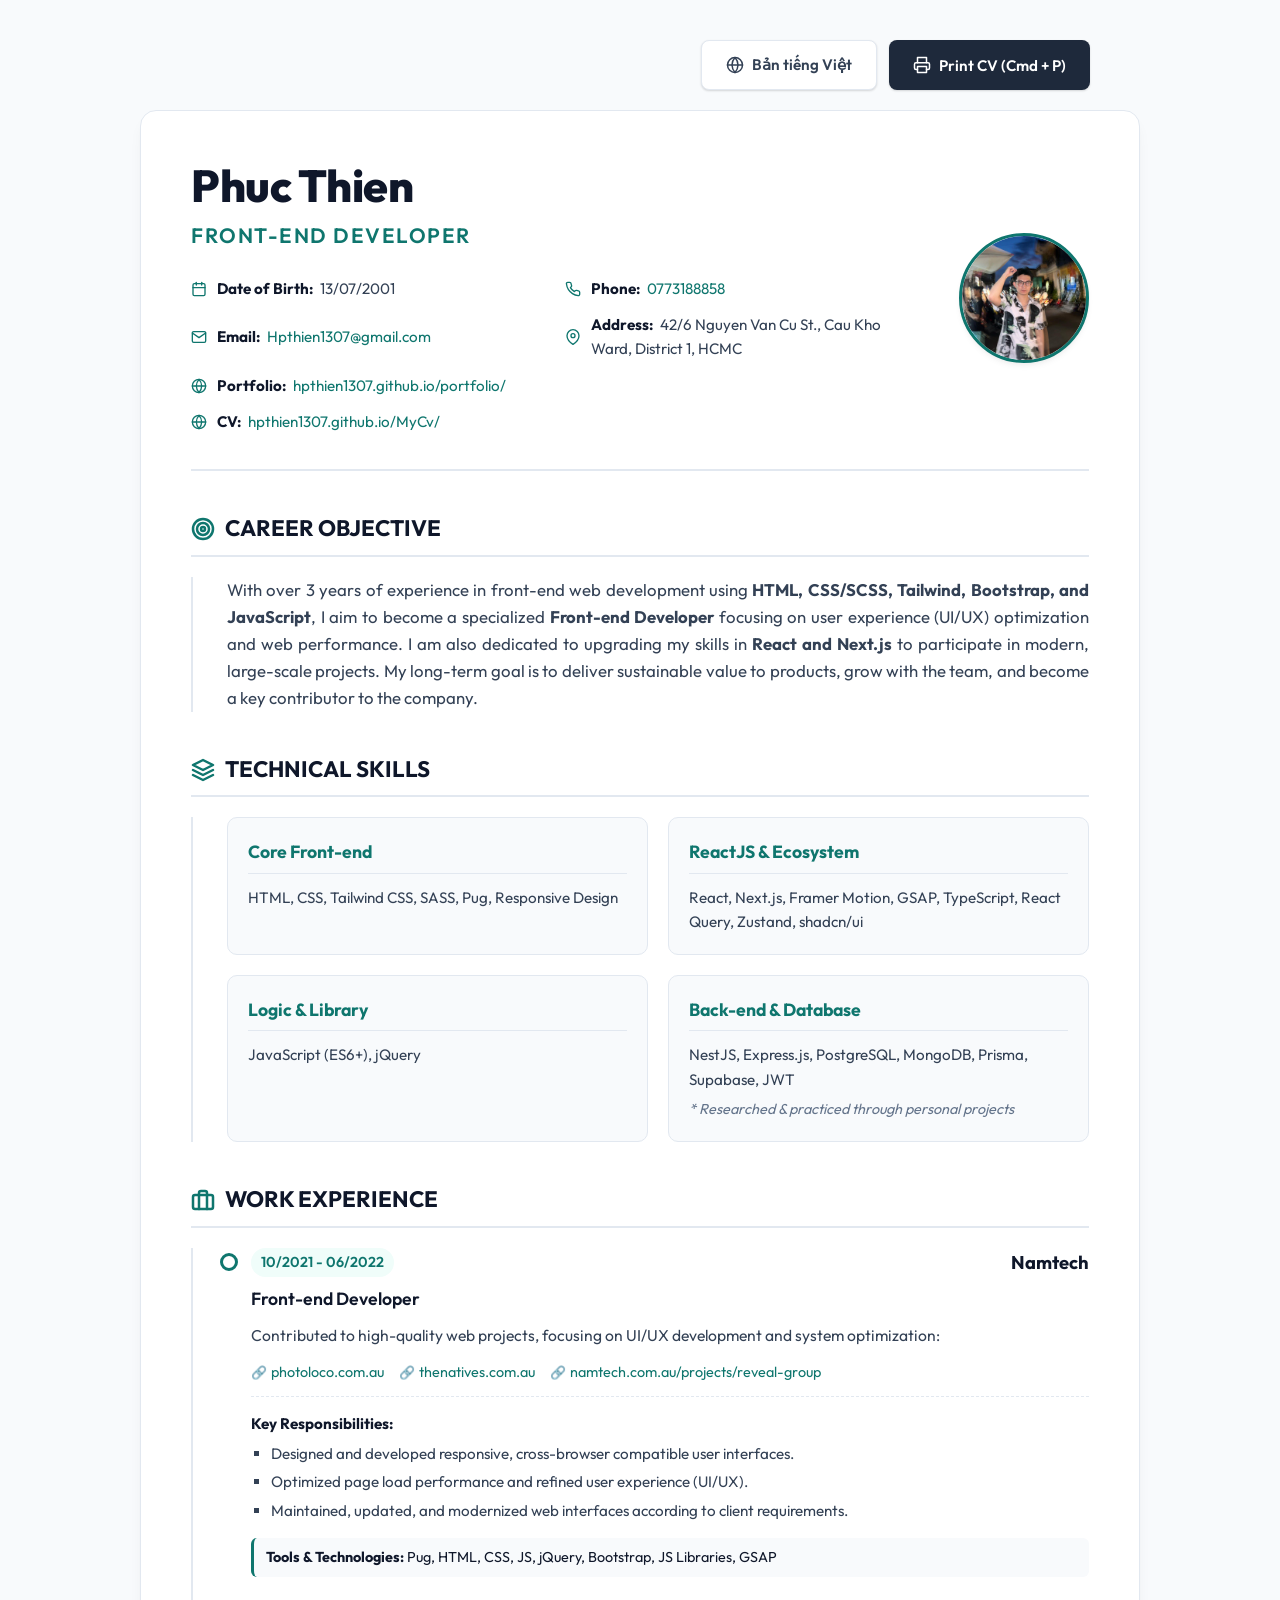
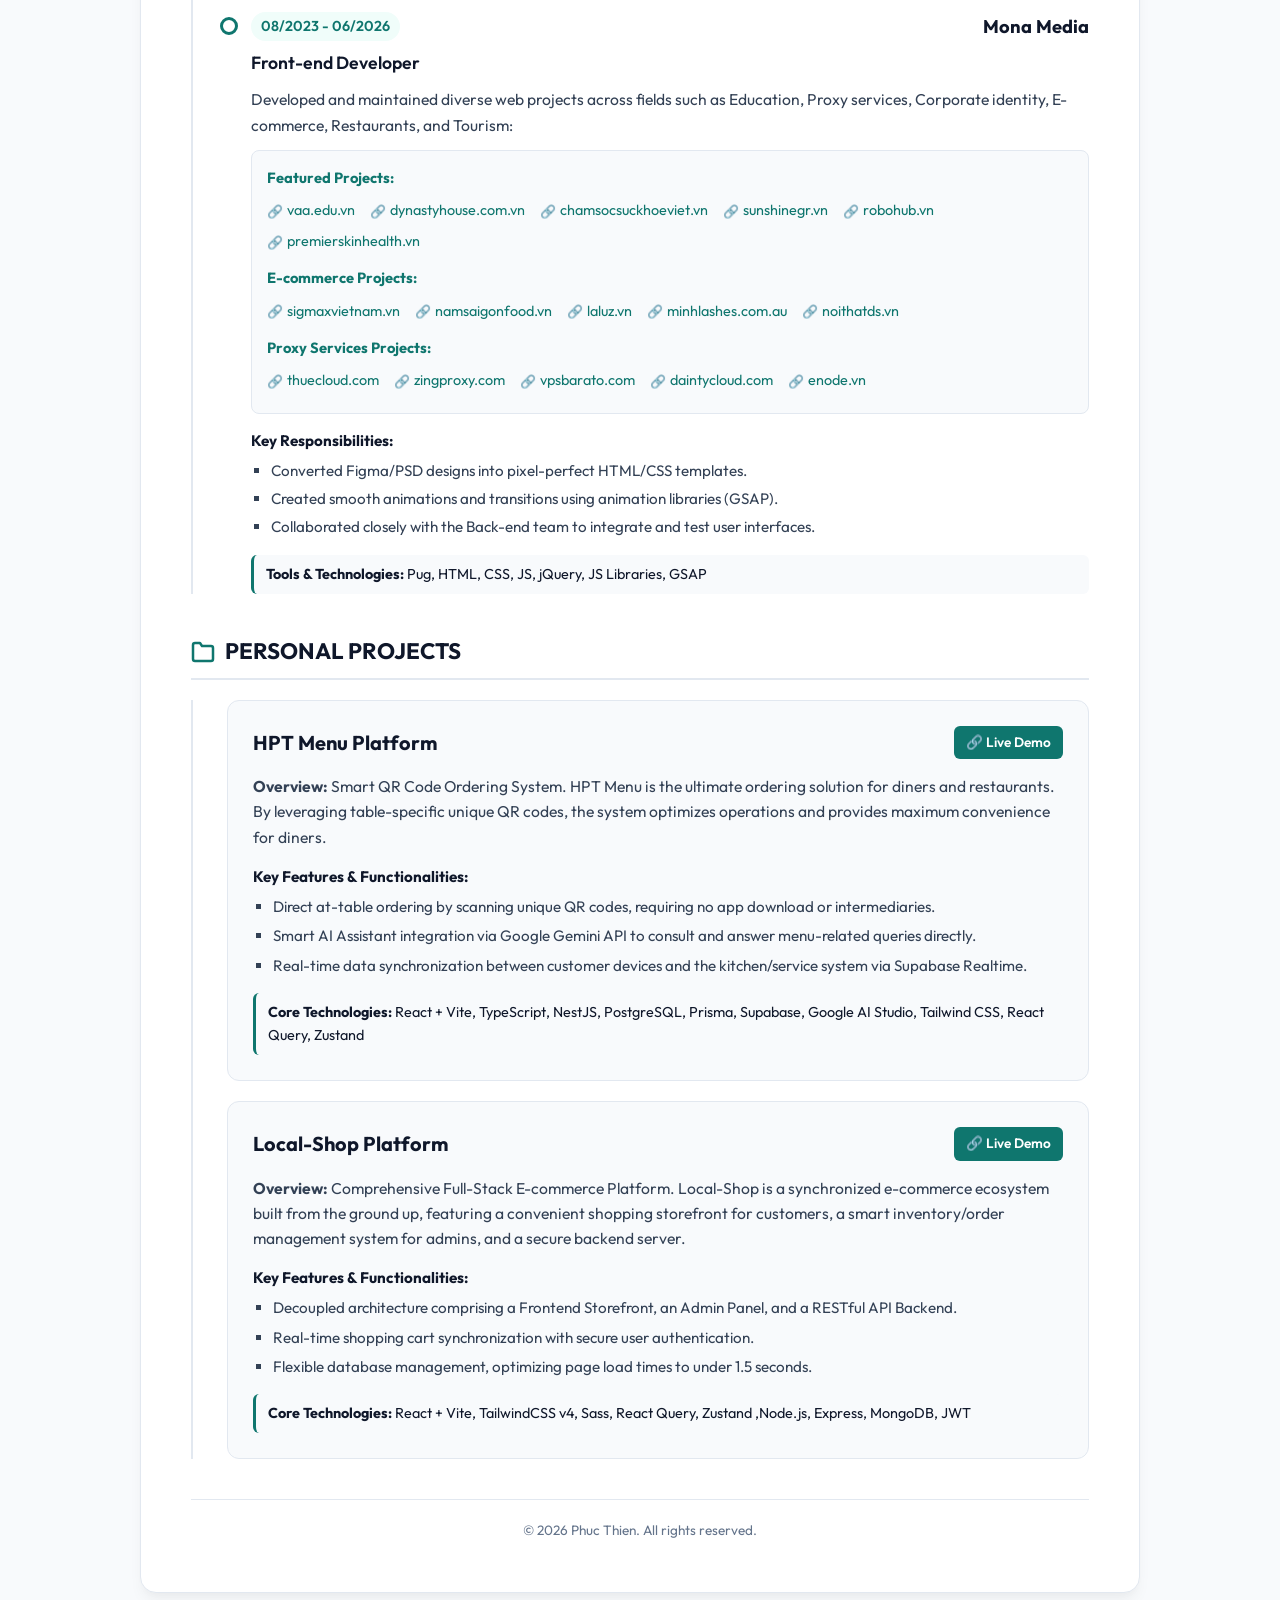
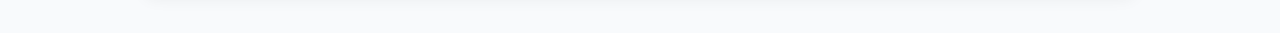
==== commit 42ad77bf: "remove note" ====
--- a/index_en.html
+++ b/index_en.html
@@ -286,9 +286,6 @@
                 React, Next.js, Framer Motion, GSAP, TypeScript, React Query,
                 Zustand, shadcn/ui
               </p>
-              <span class="skill-note"
-                >* Researched & practiced through personal projects</span
-              >
             </div>
 
             <div class="skill-card">
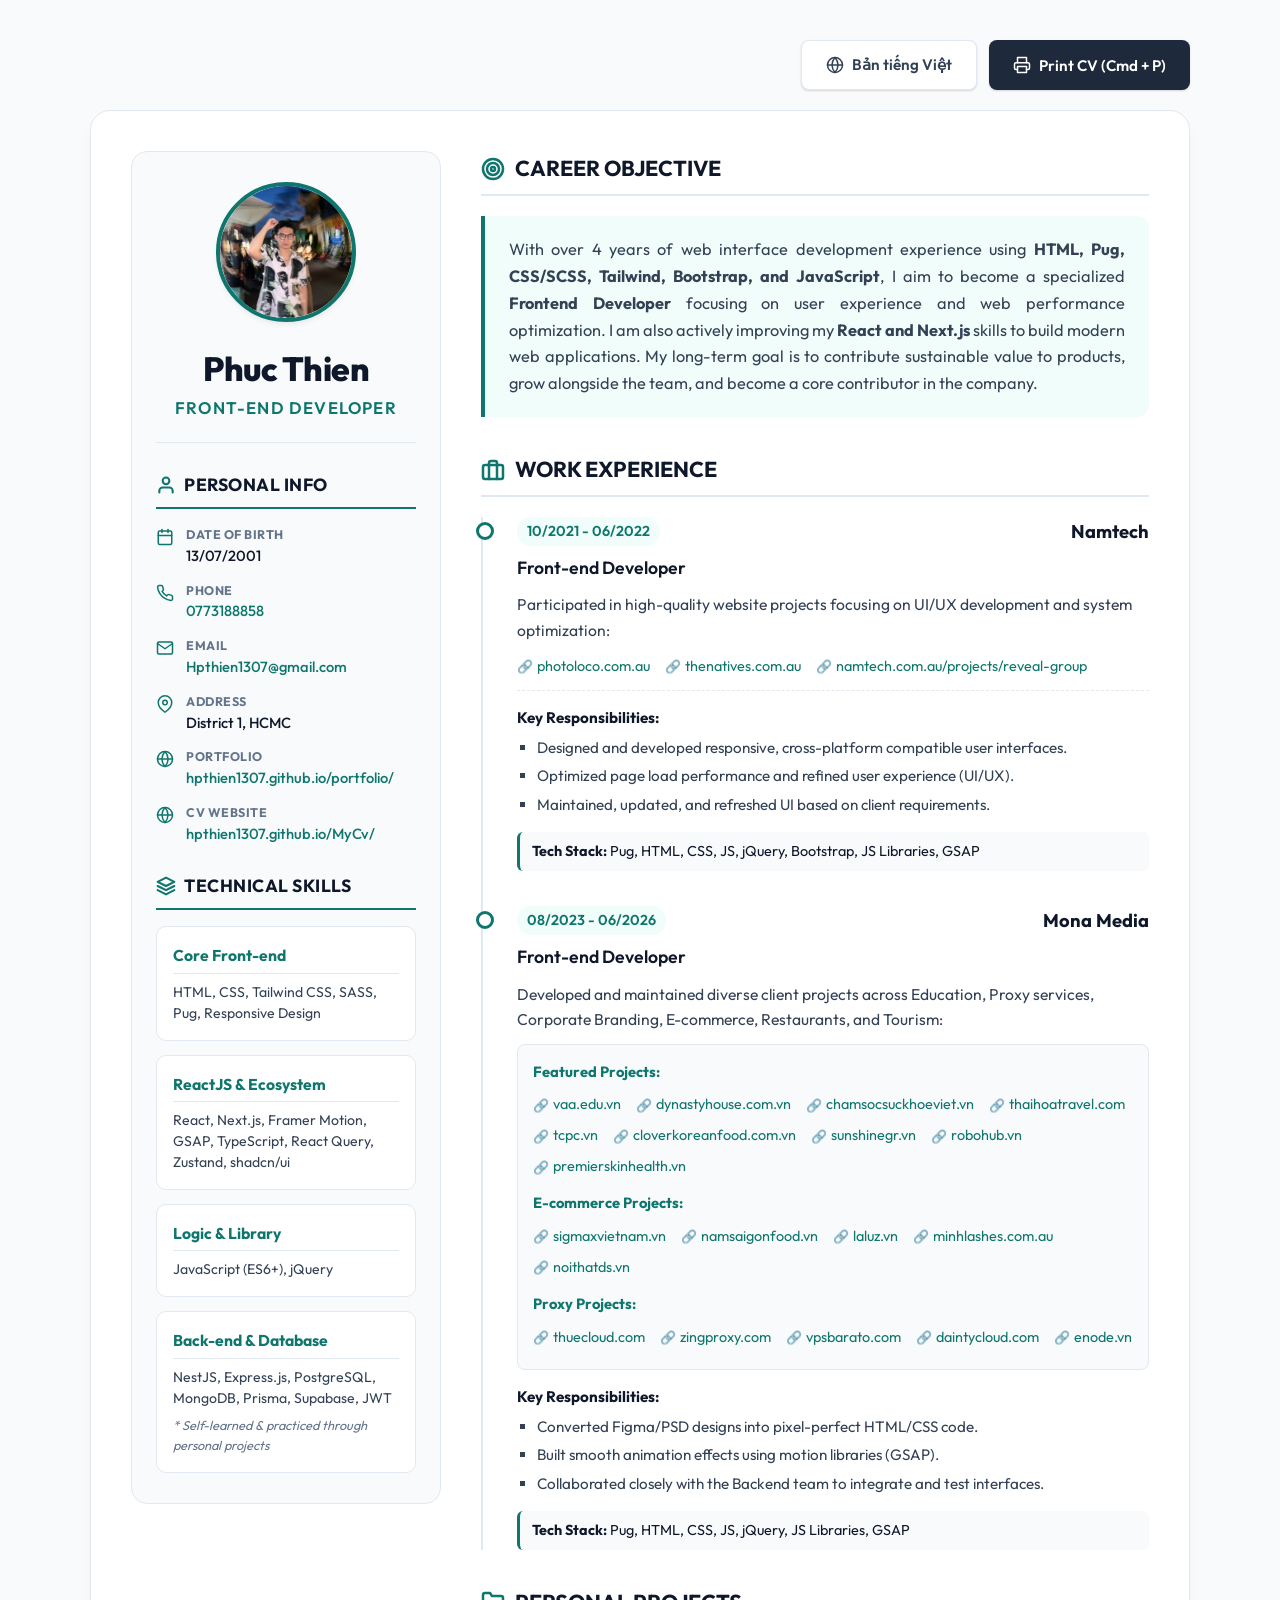
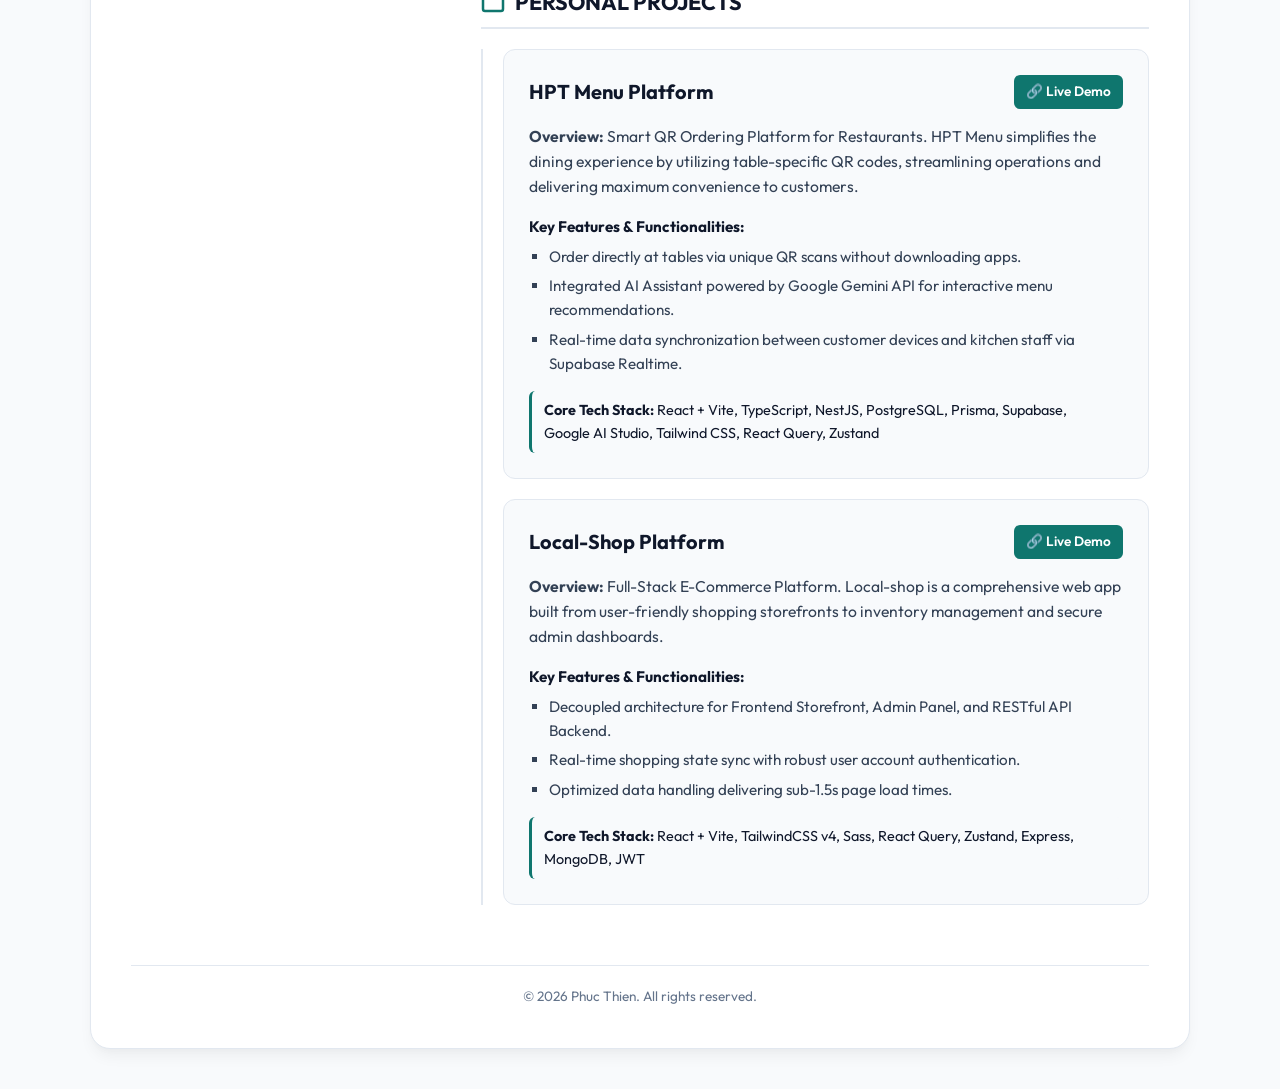
==== commit ac9fa02d: "update content" ====
--- a/index_en.html
+++ b/index_en.html
@@ -56,570 +56,617 @@
     </div>
 
     <div class="resume-container">
-      <!-- Header Section -->
-      <header class="resume-header">
-        <div class="header-main">
-          <h1 class="candidate-name">Phuc Thien</h1>
-          <p class="candidate-title">Front-end Developer</p>
-
-          <div class="contact-grid">
-            <div class="contact-item">
-              <svg
-                xmlns="http://www.w3.org/2000/svg"
-                viewBox="0 0 24 24"
-                fill="none"
-                stroke="currentColor"
-                stroke-width="2"
-                stroke-linecap="round"
-                stroke-linejoin="round"
-                class="contact-icon"
-              >
-                <rect x="3" y="4" width="18" height="18" rx="2" ry="2"></rect>
-                <line x1="16" y1="2" x2="16" y2="6"></line>
-                <line x1="8" y1="2" x2="8" y2="6"></line>
-                <line x1="3" y1="10" x2="21" y2="10"></line>
-              </svg>
-              <span><strong>Date of Birth:</strong> 13/07/2001</span>
-            </div>
-            <div class="contact-item">
-              <svg
-                xmlns="http://www.w3.org/2000/svg"
-                viewBox="0 0 24 24"
-                fill="none"
-                stroke="currentColor"
-                stroke-width="2"
-                stroke-linecap="round"
-                stroke-linejoin="round"
-                class="contact-icon"
-              >
-                <path
-                  d="M22 16.92v3a2 2 0 0 1-2.18 2 19.79 19.79 0 0 1-8.63-3.07 19.5 19.5 0 0 1-6-6 19.79 19.79 0 0 1-3.07-8.67A2 2 0 0 1 4.11 2h3a2 2 0 0 1 2 1.72 12.84 12.84 0 0 0 .7 2.81 2 2 0 0 1-.45 2.11L8.09 9.91a16 16 0 0 0 6 6l1.27-1.27a2 2 0 0 1 2.11-.45 12.84 12.84 0 0 0 2.81.7A2 2 0 0 1 22 16.92z"
-                ></path>
-              </svg>
-              <span
-                ><strong>Phone:</strong>
-                <a href="tel:0773188858">0773188858</a></span
-              >
-            </div>
-            <div class="contact-item">
-              <svg
-                xmlns="http://www.w3.org/2000/svg"
-                viewBox="0 0 24 24"
-                fill="none"
-                stroke="currentColor"
-                stroke-width="2"
-                stroke-linecap="round"
-                stroke-linejoin="round"
-                class="contact-icon"
-              >
-                <path
-                  d="M4 4h16c1.1 0 2 .9 2 2v12c0 1.1-.9 2-2 2H4c-1.1 0-2-.9-2-2V6c0-1.1.9-2 2-2z"
-                ></path>
-                <polyline points="22,6 12,13 2,6"></polyline>
-              </svg>
-              <span
-                ><strong>Email:</strong>
-                <a href="mailto:Hpthien1307@gmail.com"
-                  >Hpthien1307@gmail.com</a
-                ></span
-              >
-            </div>
-            <div class="contact-item">
-              <svg
-                xmlns="http://www.w3.org/2000/svg"
-                viewBox="0 0 24 24"
-                fill="none"
-                stroke="currentColor"
-                stroke-width="2"
-                stroke-linecap="round"
-                stroke-linejoin="round"
-                class="contact-icon"
-              >
-                <path d="M21 10c0 7-9 13-9 13s-9-6-9-13a9 9 0 0 1 18 0z"></path>
-                <circle cx="12" cy="10" r="3"></circle>
-              </svg>
-              <span
-                ><strong>Address:</strong> 42/6 Nguyen Van Cu St., Cau Kho Ward,
-                District 1, HCMC</span
-              >
-            </div>
-            <div class="contact-item full-width">
-              <svg
-                xmlns="http://www.w3.org/2000/svg"
-                viewBox="0 0 24 24"
-                fill="none"
-                stroke="currentColor"
-                stroke-width="2"
-                stroke-linecap="round"
-                stroke-linejoin="round"
-                class="contact-icon"
-              >
-                <circle cx="12" cy="12" r="10"></circle>
-                <line x1="2" y1="12" x2="22" y2="12"></line>
-                <path
-                  d="M12 2a15.3 15.3 0 0 1 4 10 15.3 15.3 0 0 1-4 10 15.3 15.3 0 0 1-4-10 15.3 15.3 0 0 1 4-10z"
-                ></path>
-              </svg>
-              <span
-                ><strong>Portfolio:</strong>
-                <a
-                  href="https://hpthien1307.github.io/portfolio/"
-                  target="_blank"
-                  >hpthien1307.github.io/portfolio/</a
-                ></span
-              >
-            </div>
-            <div class="contact-item full-width">
-              <svg
-                xmlns="http://www.w3.org/2000/svg"
-                viewBox="0 0 24 24"
-                fill="none"
-                stroke="currentColor"
-                stroke-width="2"
-                stroke-linecap="round"
-                stroke-linejoin="round"
-                class="contact-icon"
-              >
-                <circle cx="12" cy="12" r="10"></circle>
-                <line x1="2" y1="12" x2="22" y2="12"></line>
-                <path
-                  d="M12 2a15.3 15.3 0 0 1 4 10 15.3 15.3 0 0 1-4 10 15.3 15.3 0 0 1-4-10 15.3 15.3 0 0 1 4-10z"
-                ></path>
-              </svg>
-              <span
-                ><strong>CV:</strong>
-                <a href="https://hpthien1307.github.io/MyCv/" target="_blank"
-                  >hpthien1307.github.io/MyCv/</a
-                ></span
-              >
+      <div class="resume-layout">
+        <!-- Sidebar (Left Column: Personal Info & Skills) -->
+        <aside class="resume-sidebar">
+          <div class="sidebar-avatar">
+            <div class="avatar-wrapper">
+              <img
+                src="avatar.jpg"
+                alt="Phuc Thien"
+                onerror="
+                  this.style.display = 'none';
+                  this.nextElementSibling.style.display = 'flex';
+                "
+              />
+              <div class="avatar-placeholder" style="display: none">
+                <img src="./public/photo_2026-06-13 22.33.22.jpeg" alt="Phuc Thien" />
+              </div>
             </div>
           </div>
-        </div>
-
-        <div class="header-avatar">
-          <div class="avatar-wrapper">
-            <!-- Standard image target. If missing, CSS fallback renders an elegant placeholder -->
-            <img
-              src="avatar.jpg"
-              alt="Phuc Thien"
-              onerror="
-                this.style.display = 'none';
-                this.nextElementSibling.style.display = 'flex';
-              "
-            />
-            <div class="avatar-placeholder" style="display: none">
-              <img src="./public/photo_2026-06-13 22.33.22.jpeg" alt="" />
+
+          <div class="sidebar-header">
+            <h1 class="candidate-name">Phuc Thien</h1>
+            <p class="candidate-title">Front-end Developer</p>
+          </div>
+
+          <!-- Contact / Personal Information -->
+          <div class="sidebar-section">
+            <h2 class="sidebar-section-title">
+              <span class="title-icon">
+                <svg
+                  xmlns="http://www.w3.org/2000/svg"
+                  viewBox="0 0 24 24"
+                  fill="none"
+                  stroke="currentColor"
+                  stroke-width="2.5"
+                  stroke-linecap="round"
+                  stroke-linejoin="round"
+                >
+                  <path d="M20 21v-2a4 4 0 0 0-4-4H8a4 4 0 0 0-4 4v2"></path>
+                  <circle cx="12" cy="7" r="4"></circle>
+                </svg>
+              </span>
+              Personal Info
+            </h2>
+            <div class="contact-list">
+              <div class="contact-item">
+                <svg
+                  xmlns="http://www.w3.org/2000/svg"
+                  viewBox="0 0 24 24"
+                  fill="none"
+                  stroke="currentColor"
+                  stroke-width="2"
+                  stroke-linecap="round"
+                  stroke-linejoin="round"
+                  class="contact-icon"
+                >
+                  <rect x="3" y="4" width="18" height="18" rx="2" ry="2"></rect>
+                  <line x1="16" y1="2" x2="16" y2="6"></line>
+                  <line x1="8" y1="2" x2="8" y2="6"></line>
+                  <line x1="3" y1="10" x2="21" y2="10"></line>
+                </svg>
+                <div class="contact-text">
+                  <span class="contact-label">Date of Birth</span>
+                  <span class="contact-value">13/07/2001</span>
+                </div>
+              </div>
+
+              <div class="contact-item">
+                <svg
+                  xmlns="http://www.w3.org/2000/svg"
+                  viewBox="0 0 24 24"
+                  fill="none"
+                  stroke="currentColor"
+                  stroke-width="2"
+                  stroke-linecap="round"
+                  stroke-linejoin="round"
+                  class="contact-icon"
+                >
+                  <path
+                    d="M22 16.92v3a2 2 0 0 1-2.18 2 19.79 19.79 0 0 1-8.63-3.07 19.5 19.5 0 0 1-6-6 19.79 19.79 0 0 1-3.07-8.67A2 2 0 0 1 4.11 2h3a2 2 0 0 1 2 1.72 12.84 12.84 0 0 0 .7 2.81 2 2 0 0 1-.45 2.11L8.09 9.91a16 16 0 0 0 6 6l1.27-1.27a2 2 0 0 1 2.11-.45 12.84 12.84 0 0 0 2.81.7A2 2 0 0 1 22 16.92z"
+                  ></path>
+                </svg>
+                <div class="contact-text">
+                  <span class="contact-label">Phone</span>
+                  <a href="tel:0773188858" class="contact-value">0773188858</a>
+                </div>
+              </div>
+
+              <div class="contact-item">
+                <svg
+                  xmlns="http://www.w3.org/2000/svg"
+                  viewBox="0 0 24 24"
+                  fill="none"
+                  stroke="currentColor"
+                  stroke-width="2"
+                  stroke-linecap="round"
+                  stroke-linejoin="round"
+                  class="contact-icon"
+                >
+                  <path
+                    d="M4 4h16c1.1 0 2 .9 2 2v12c0 1.1-.9 2-2 2H4c-1.1 0-2-.9-2-2V6c0-1.1.9-2 2-2z"
+                  ></path>
+                  <polyline points="22,6 12,13 2,6"></polyline>
+                </svg>
+                <div class="contact-text">
+                  <span class="contact-label">Email</span>
+                  <a href="mailto:Hpthien1307@gmail.com" class="contact-value"
+                    >Hpthien1307@gmail.com</a
+                  >
+                </div>
+              </div>
+
+              <div class="contact-item">
+                <svg
+                  xmlns="http://www.w3.org/2000/svg"
+                  viewBox="0 0 24 24"
+                  fill="none"
+                  stroke="currentColor"
+                  stroke-width="2"
+                  stroke-linecap="round"
+                  stroke-linejoin="round"
+                  class="contact-icon"
+                >
+                  <path d="M21 10c0 7-9 13-9 13s-9-6-9-13a9 9 0 0 1 18 0z"></path>
+                  <circle cx="12" cy="10" r="3"></circle>
+                </svg>
+                <div class="contact-text">
+                  <span class="contact-label">Address</span>
+                  <span class="contact-value"
+                    >District 1, HCMC</span
+                  >
+                </div>
+              </div>
+
+              <div class="contact-item">
+                <svg
+                  xmlns="http://www.w3.org/2000/svg"
+                  viewBox="0 0 24 24"
+                  fill="none"
+                  stroke="currentColor"
+                  stroke-width="2"
+                  stroke-linecap="round"
+                  stroke-linejoin="round"
+                  class="contact-icon"
+                >
+                  <circle cx="12" cy="12" r="10"></circle>
+                  <line x1="2" y1="12" x2="22" y2="12"></line>
+                  <path
+                    d="M12 2a15.3 15.3 0 0 1 4 10 15.3 15.3 0 0 1-4 10 15.3 15.3 0 0 1-4-10 15.3 15.3 0 0 1 4-10z"
+                  ></path>
+                </svg>
+                <div class="contact-text">
+                  <span class="contact-label">Portfolio</span>
+                  <a
+                    href="https://hpthien1307.github.io/portfolio/"
+                    target="_blank"
+                    class="contact-value"
+                    >hpthien1307.github.io/portfolio/</a
+                  >
+                </div>
+              </div>
+
+              <div class="contact-item">
+                <svg
+                  xmlns="http://www.w3.org/2000/svg"
+                  viewBox="0 0 24 24"
+                  fill="none"
+                  stroke="currentColor"
+                  stroke-width="2"
+                  stroke-linecap="round"
+                  stroke-linejoin="round"
+                  class="contact-icon"
+                >
+                  <circle cx="12" cy="12" r="10"></circle>
+                  <line x1="2" y1="12" x2="22" y2="12"></line>
+                  <path
+                    d="M12 2a15.3 15.3 0 0 1 4 10 15.3 15.3 0 0 1-4 10 15.3 15.3 0 0 1-4-10 15.3 15.3 0 0 1 4-10z"
+                  ></path>
+                </svg>
+                <div class="contact-text">
+                  <span class="contact-label">CV Website</span>
+                  <a
+                    href="https://hpthien1307.github.io/MyCv/"
+                    target="_blank"
+                    class="contact-value"
+                    >hpthien1307.github.io/MyCv/</a
+                  >
+                </div>
+              </div>
             </div>
           </div>
-        </div>
-      </header>
-
-      <!-- Main Grid Area -->
-      <main class="resume-main">
-        <!-- Objective Section -->
-        <section class="resume-section">
-          <h2 class="section-title">
-            <span class="title-icon">
-              <svg
-                xmlns="http://www.w3.org/2000/svg"
-                viewBox="0 0 24 24"
-                fill="none"
-                stroke="currentColor"
-                stroke-width="2.5"
-                stroke-linecap="round"
-                stroke-linejoin="round"
-              >
-                <circle cx="12" cy="12" r="10"></circle>
-                <circle cx="12" cy="12" r="6"></circle>
-                <circle cx="12" cy="12" r="2"></circle>
-              </svg>
-            </span>
-            Career Objective
-          </h2>
-          <div class="section-content timeline">
-            <p class="summary-text">
-              With over 3 years of experience in front-end web development using
-              <strong
-                >HTML, CSS/SCSS, Tailwind, Bootstrap, and JavaScript</strong
-              >, I aim to become a specialized
-              <strong>Front-end Developer</strong> focusing on user experience
-              (UI/UX) optimization and web performance. I am also dedicated to
-              upgrading my skills in <strong>React and Next.js</strong> to
-              participate in modern, large-scale projects. My long-term goal is
-              to deliver sustainable value to products, grow with the team, and
-              become a key contributor to the company.
-            </p>
+
+          <!-- Skills Section in Sidebar -->
+          <div class="sidebar-section">
+            <h2 class="sidebar-section-title">
+              <span class="title-icon">
+                <svg
+                  xmlns="http://www.w3.org/2000/svg"
+                  viewBox="0 0 24 24"
+                  fill="none"
+                  stroke="currentColor"
+                  stroke-width="2.5"
+                  stroke-linecap="round"
+                  stroke-linejoin="round"
+                >
+                  <polygon points="12 2 2 7 12 12 22 7 12 2"></polygon>
+                  <polyline points="2 17 12 22 22 17"></polyline>
+                  <polyline points="2 12 12 17 22 12"></polyline>
+                </svg>
+              </span>
+              Technical Skills
+            </h2>
+            <div class="sidebar-skills">
+              <div class="skill-card">
+                <h3 class="skill-category">Core Front-end</h3>
+                <p class="skill-details">
+                  HTML, CSS, Tailwind CSS, SASS, Pug, Responsive Design
+                </p>
+              </div>
+
+              <div class="skill-card">
+                <h3 class="skill-category">ReactJS & Ecosystem</h3>
+                <p class="skill-details">
+                  React, Next.js, Framer Motion, GSAP, TypeScript, React Query,
+                  Zustand, shadcn/ui
+                </p>
+              </div>
+
+              <div class="skill-card">
+                <h3 class="skill-category">Logic & Library</h3>
+                <p class="skill-details">JavaScript (ES6+), jQuery</p>
+              </div>
+
+              <div class="skill-card">
+                <h3 class="skill-category">Back-end & Database</h3>
+                <p class="skill-details">
+                  NestJS, Express.js, PostgreSQL, MongoDB, Prisma, Supabase, JWT
+                </p>
+                <span class="skill-note"
+                  >* Self-learned & practiced through personal projects</span
+                >
+              </div>
+            </div>
           </div>
-        </section>
-
-        <!-- Skills Section -->
-        <section class="resume-section">
-          <h2 class="section-title">
-            <span class="title-icon">
-              <svg
-                xmlns="http://www.w3.org/2000/svg"
-                viewBox="0 0 24 24"
-                fill="none"
-                stroke="currentColor"
-                stroke-width="2.5"
-                stroke-linecap="round"
-                stroke-linejoin="round"
-              >
-                <polygon points="12 2 2 7 12 12 22 7 12 2"></polygon>
-                <polyline points="2 17 12 22 22 17"></polyline>
-                <polyline points="2 12 12 17 22 12"></polyline>
-              </svg>
-            </span>
-            Technical Skills
-          </h2>
-          <div class="section-content timeline skills-grid">
-            <div class="skill-card">
-              <h3 class="skill-category">Core Front-end</h3>
-              <p class="skill-details">
-                HTML, CSS, Tailwind CSS, SASS, Pug, Responsive Design
+        </aside>
+
+        <!-- Main Content (Right Column) -->
+        <main class="resume-main">
+          <!-- Objective Section -->
+          <section class="resume-section">
+            <h2 class="section-title">
+              <span class="title-icon">
+                <svg
+                  xmlns="http://www.w3.org/2000/svg"
+                  viewBox="0 0 24 24"
+                  fill="none"
+                  stroke="currentColor"
+                  stroke-width="2.5"
+                  stroke-linecap="round"
+                  stroke-linejoin="round"
+                >
+                  <circle cx="12" cy="12" r="10"></circle>
+                  <circle cx="12" cy="12" r="6"></circle>
+                  <circle cx="12" cy="12" r="2"></circle>
+                </svg>
+              </span>
+              Career Objective
+            </h2>
+            <div class="section-content objective-box">
+              <p class="summary-text">
+                With over 4 years of web interface development experience using
+                <strong
+                  >HTML, Pug, CSS/SCSS, Tailwind, Bootstrap, and
+                  JavaScript</strong
+                >, I aim to become a specialized
+                <strong>Frontend Developer</strong> focusing on user experience
+                and web performance optimization. I am also actively improving
+                my <strong>React and Next.js</strong> skills to build modern web
+                applications. My long-term goal is to contribute sustainable
+                value to products, grow alongside the team, and become a core
+                contributor in the company.
               </p>
             </div>
-
-            <div class="skill-card">
-              <h3 class="skill-category">ReactJS & Ecosystem</h3>
-              <p class="skill-details">
-                React, Next.js, Framer Motion, GSAP, TypeScript, React Query,
-                Zustand, shadcn/ui
-              </p>
+          </section>
+
+          <!-- Work Experience Section -->
+          <section class="resume-section">
+            <h2 class="section-title">
+              <span class="title-icon">
+                <svg
+                  xmlns="http://www.w3.org/2000/svg"
+                  viewBox="0 0 24 24"
+                  fill="none"
+                  stroke="currentColor"
+                  stroke-width="2.5"
+                  stroke-linecap="round"
+                  stroke-linejoin="round"
+                >
+                  <rect x="2" y="7" width="20" height="14" rx="2" ry="2"></rect>
+                  <path d="M16 21V5a2 2 0 0 0-2-2h-4a2 2 0 0 0-2 2v16"></path>
+                </svg>
+              </span>
+              Work Experience
+            </h2>
+            <div class="section-content timeline">
+              <!-- Job 1 -->
+              <div class="timeline-item">
+                <div class="timeline-meta">
+                  <span class="timeline-date">10/2021 - 06/2022</span>
+                  <span class="company-name">Namtech</span>
+                </div>
+                <div class="timeline-body">
+                  <h3 class="job-role">Front-end Developer</h3>
+                  <p class="job-desc">
+                    Participated in high-quality website projects focusing on
+                    UI/UX development and system optimization:
+                  </p>
+                  <ul class="project-links">
+                    <li>
+                      <a href="https://photoloco.com.au/" target="_blank"
+                        >photoloco.com.au</a
+                      >
+                    </li>
+                    <li>
+                      <a href="https://thenatives.com.au/" target="_blank"
+                        >thenatives.com.au</a
+                      >
+                    </li>
+                    <li>
+                      <a
+                        href="https://namtech.com.au/projects/reveal-group/"
+                        target="_blank"
+                        >namtech.com.au/projects/reveal-group</a
+                      >
+                    </li>
+                  </ul>
+                  <div class="job-tasks">
+                    <p><strong>Key Responsibilities:</strong></p>
+                    <ul>
+                      <li>
+                        Designed and developed responsive, cross-platform
+                        compatible user interfaces.
+                      </li>
+                      <li>
+                        Optimized page load performance and refined user
+                        experience (UI/UX).
+                      </li>
+                      <li>
+                        Maintained, updated, and refreshed UI based on client
+                        requirements.
+                      </li>
+                    </ul>
+                  </div>
+                  <p class="tech-stack">
+                    <strong>Tech Stack:</strong> Pug, HTML, CSS, JS, jQuery,
+                    Bootstrap, JS Libraries, GSAP
+                  </p>
+                </div>
+              </div>
+
+              <!-- Job 2 -->
+              <div class="timeline-item">
+                <div class="timeline-meta">
+                  <span class="timeline-date">08/2023 - 06/2026</span>
+                  <span class="company-name">Mona Media</span>
+                </div>
+                <div class="timeline-body">
+                  <h3 class="job-role">Front-end Developer</h3>
+                  <p class="job-desc">
+                    Developed and maintained diverse client projects across
+                    Education, Proxy services, Corporate Branding, E-commerce,
+                    Restaurants, and Tourism:
+                  </p>
+                  <div class="project-categories-container">
+                    <p><strong>Featured Projects:</strong></p>
+                    <ul class="project-links">
+                      <li>
+                        <a href="https://vaa.edu.vn/" target="_blank"
+                          >vaa.edu.vn</a
+                        >
+                      </li>
+                      <li>
+                        <a href="https://www.dynastyhouse.com.vn/" target="_blank"
+                          >dynastyhouse.com.vn</a
+                        >
+                      </li>
+                      <li>
+                        <a href="https://chamsocsuckhoeviet.vn/" target="_blank"
+                          >chamsocsuckhoeviet.vn</a
+                        >
+                      </li>
+                      <li>
+                        <a href="https://thaihoatravel.com/" target="_blank"
+                          >thaihoatravel.com</a
+                        >
+                      </li>
+                      <li>
+                        <a href="https://tcpc.vn/" target="_blank">tcpc.vn</a>
+                      </li>
+                      <li>
+                        <a href="https://cloverkoreanfood.com.vn/" target="_blank"
+                          >cloverkoreanfood.com.vn</a
+                        >
+                      </li>
+                      <li>
+                        <a href="https://sunshinegr.vn/" target="_blank"
+                          >sunshinegr.vn</a
+                        >
+                      </li>
+                      <li>
+                        <a href="https://robohub.vn/" target="_blank"
+                          >robohub.vn</a
+                        >
+                      </li>
+                      <li>
+                        <a href="https://premierskinhealth.vn/" target="_blank"
+                          >premierskinhealth.vn</a
+                        >
+                      </li>
+                    </ul>
+
+                    <p><strong>E-commerce Projects:</strong></p>
+                    <ul class="project-links">
+                      <li>
+                        <a href="https://sigmaxvietnam.vn/" target="_blank"
+                          >sigmaxvietnam.vn</a
+                        >
+                      </li>
+                      <li>
+                        <a href="https://namsaigonfood.vn/" target="_blank"
+                          >namsaigonfood.vn</a
+                        >
+                      </li>
+                      <li>
+                        <a href="https://laluz.vn/" target="_blank">laluz.vn</a>
+                      </li>
+                      <li>
+                        <a href="https://minhlashes.com.au/" target="_blank"
+                          >minhlashes.com.au</a
+                        >
+                      </li>
+                      <li>
+                        <a href="https://noithatds.vn/" target="_blank"
+                          >noithatds.vn</a
+                        >
+                      </li>
+                    </ul>
+
+                    <p><strong>Proxy Projects:</strong></p>
+                    <ul class="project-links">
+                      <li>
+                        <a href="https://thuecloud.com/" target="_blank"
+                          >thuecloud.com</a
+                        >
+                      </li>
+                      <li>
+                        <a href="https://zingproxy.com/" target="_blank"
+                          >zingproxy.com</a
+                        >
+                      </li>
+                      <li>
+                        <a href="https://vpsbarato.com/" target="_blank"
+                          >vpsbarato.com</a
+                        >
+                      </li>
+                      <li>
+                        <a href="https://daintycloud.com/" target="_blank"
+                          >daintycloud.com</a
+                        >
+                      </li>
+                      <li>
+                        <a href="https://enode.vn/" target="_blank">enode.vn</a>
+                      </li>
+                    </ul>
+                  </div>
+                  <div class="job-tasks">
+                    <p><strong>Key Responsibilities:</strong></p>
+                    <ul>
+                      <li>
+                        Converted Figma/PSD designs into pixel-perfect HTML/CSS
+                        code.
+                      </li>
+                      <li>
+                        Built smooth animation effects using motion libraries
+                        (GSAP).
+                      </li>
+                      <li>
+                        Collaborated closely with the Backend team to integrate
+                        and test interfaces.
+                      </li>
+                    </ul>
+                  </div>
+                  <p class="tech-stack">
+                    <strong>Tech Stack:</strong> Pug, HTML, CSS, JS, jQuery, JS
+                    Libraries, GSAP
+                  </p>
+                </div>
+              </div>
             </div>
-
-            <div class="skill-card">
-              <h3 class="skill-category">Logic & Library</h3>
-              <p class="skill-details">JavaScript (ES6+), jQuery</p>
+          </section>
+
+          <!-- Personal Projects Section -->
+          <section class="resume-section">
+            <h2 class="section-title">
+              <span class="title-icon">
+                <svg
+                  xmlns="http://www.w3.org/2000/svg"
+                  viewBox="0 0 24 24"
+                  fill="none"
+                  stroke="currentColor"
+                  stroke-width="2.5"
+                  stroke-linecap="round"
+                  stroke-linejoin="round"
+                >
+                  <path
+                    d="M22 19a2 2 0 0 1-2 2H4a2 2 0 0 1-2-2V5a2 2 0 0 1 2-2h5l2 3h9a2 2 0 0 1 2 2z"
+                  ></path>
+                </svg>
+              </span>
+              Personal Projects
+            </h2>
+            <div class="section-content timeline">
+              <div class="project-card">
+                <div class="project-header">
+                  <h3 class="project-name">HPT Menu Platform</h3>
+                  <a
+                    href="https://htp-menu-frontend.vercel.app"
+                    target="_blank"
+                    class="btn-project-link"
+                  >
+                    🔗 Live Demo
+                  </a>
+                </div>
+
+                <p class="project-overview">
+                  <strong>Overview:</strong> Smart QR Ordering Platform for
+                  Restaurants. HPT Menu simplifies the dining experience by
+                  utilizing table-specific QR codes, streamlining operations
+                  and delivering maximum convenience to customers.
+                </p>
+
+                <div class="project-features">
+                  <p><strong>Key Features & Functionalities:</strong></p>
+                  <ul>
+                    <li>
+                      Order directly at tables via unique QR scans without
+                      downloading apps.
+                    </li>
+                    <li>
+                      Integrated AI Assistant powered by Google Gemini API for
+                      interactive menu recommendations.
+                    </li>
+                    <li>
+                      Real-time data synchronization between customer devices
+                      and kitchen staff via Supabase Realtime.
+                    </li>
+                  </ul>
+                </div>
+
+                <p class="tech-stack">
+                  <strong>Core Tech Stack:</strong> React + Vite, TypeScript,
+                  NestJS, PostgreSQL, Prisma, Supabase, Google AI Studio,
+                  Tailwind CSS, React Query, Zustand
+                </p>
+              </div>
+
+              <div class="project-card">
+                <div class="project-header">
+                  <h3 class="project-name">Local-Shop Platform</h3>
+                  <a
+                    href="https://localshop-frontend-orcin.vercel.app/"
+                    target="_blank"
+                    class="btn-project-link"
+                  >
+                    🔗 Live Demo
+                  </a>
+                </div>
+
+                <p class="project-overview">
+                  <strong>Overview:</strong> Full-Stack E-Commerce Platform.
+                  Local-shop is a comprehensive web app built from user-friendly
+                  shopping storefronts to inventory management and secure admin
+                  dashboards.
+                </p>
+
+                <div class="project-features">
+                  <p><strong>Key Features & Functionalities:</strong></p>
+                  <ul>
+                    <li>
+                      Decoupled architecture for Frontend Storefront, Admin
+                      Panel, and RESTful API Backend.
+                    </li>
+                    <li>
+                      Real-time shopping state sync with robust user account
+                      authentication.
+                    </li>
+                    <li>
+                      Optimized data handling delivering sub-1.5s page load
+                      times.
+                    </li>
+                  </ul>
+                </div>
+
+                <p class="tech-stack">
+                  <strong>Core Tech Stack:</strong> React + Vite, TailwindCSS
+                  v4, Sass, React Query, Zustand, Express, MongoDB, JWT
+                </p>
+              </div>
             </div>
-
-            <div class="skill-card">
-              <h3 class="skill-category">Back-end & Database</h3>
-              <p class="skill-details">
-                NestJS, Express.js, PostgreSQL, MongoDB, Prisma, Supabase, JWT
-              </p>
-              <span class="skill-note"
-                >* Researched & practiced through personal projects</span
-              >
-            </div>
-          </div>
-        </section>
-
-        <!-- Work Experience Section -->
-        <section class="resume-section">
-          <h2 class="section-title">
-            <span class="title-icon">
-              <svg
-                xmlns="http://www.w3.org/2000/svg"
-                viewBox="0 0 24 24"
-                fill="none"
-                stroke="currentColor"
-                stroke-width="2.5"
-                stroke-linecap="round"
-                stroke-linejoin="round"
-              >
-                <rect x="2" y="7" width="20" height="14" rx="2" ry="2"></rect>
-                <path d="M16 21V5a2 2 0 0 0-2-2h-4a2 2 0 0 0-2 2v16"></path>
-              </svg>
-            </span>
-            Work Experience
-          </h2>
-          <div class="section-content timeline">
-            <!-- Job 1 -->
-            <div class="timeline-item">
-              <div class="timeline-meta">
-                <span class="timeline-date">10/2021 - 06/2022</span>
-                <span class="company-name">Namtech</span>
-              </div>
-              <div class="timeline-body">
-                <h3 class="job-role">Front-end Developer</h3>
-                <p class="job-desc">
-                  Contributed to high-quality web projects, focusing on UI/UX
-                  development and system optimization:
-                </p>
-                <ul class="project-links">
-                  <li>
-                    <a href="https://photoloco.com.au/" target="_blank"
-                      >photoloco.com.au</a
-                    >
-                  </li>
-                  <li>
-                    <a href="https://thenatives.com.au/" target="_blank"
-                      >thenatives.com.au</a
-                    >
-                  </li>
-                  <li>
-                    <a
-                      href="https://namtech.com.au/projects/reveal-group/"
-                      target="_blank"
-                      >namtech.com.au/projects/reveal-group</a
-                    >
-                  </li>
-                </ul>
-                <div class="job-tasks">
-                  <p><strong>Key Responsibilities:</strong></p>
-                  <ul>
-                    <li>
-                      Designed and developed responsive, cross-browser
-                      compatible user interfaces.
-                    </li>
-                    <li>
-                      Optimized page load performance and refined user
-                      experience (UI/UX).
-                    </li>
-                    <li>
-                      Maintained, updated, and modernized web interfaces
-                      according to client requirements.
-                    </li>
-                  </ul>
-                </div>
-                <p class="tech-stack">
-                  <strong>Tools & Technologies:</strong> Pug, HTML, CSS, JS,
-                  jQuery, Bootstrap, JS Libraries, GSAP
-                </p>
-              </div>
-            </div>
-
-            <!-- Job 2 -->
-            <div class="timeline-item">
-              <div class="timeline-meta">
-                <span class="timeline-date">08/2023 - 06/2026</span>
-                <span class="company-name">Mona Media</span>
-              </div>
-              <div class="timeline-body">
-                <h3 class="job-role">Front-end Developer</h3>
-                <p class="job-desc">
-                  Developed and maintained diverse web projects across fields
-                  such as Education, Proxy services, Corporate identity,
-                  E-commerce, Restaurants, and Tourism:
-                </p>
-                <div class="project-categories-container">
-                  <p><strong>Featured Projects:</strong></p>
-                  <ul class="project-links">
-                    <li>
-                      <a href="https://vaa.edu.vn/" target="_blank"
-                        >vaa.edu.vn</a
-                      >
-                    </li>
-                    <li>
-                      <a href="https://www.dynastyhouse.com.vn/" target="_blank"
-                        >dynastyhouse.com.vn</a
-                      >
-                    </li>
-                    <li>
-                      <a href="https://chamsocsuckhoeviet.vn/" target="_blank"
-                        >chamsocsuckhoeviet.vn</a
-                      >
-                    </li>
-                    <li>
-                      <a href="https://sunshinegr.vn/" target="_blank"
-                        >sunshinegr.vn</a
-                      >
-                    </li>
-                    <li>
-                      <a href="https://robohub.vn/" target="_blank"
-                        >robohub.vn</a
-                      >
-                    </li>
-                    <li>
-                      <a href="https://premierskinhealth.vn/" target="_blank"
-                        >premierskinhealth.vn</a
-                      >
-                    </li>
-                  </ul>
-
-                  <p><strong>E-commerce Projects:</strong></p>
-                  <ul class="project-links">
-                    <li>
-                      <a href="https://sigmaxvietnam.vn/" target="_blank"
-                        >sigmaxvietnam.vn</a
-                      >
-                    </li>
-                    <li>
-                      <a href="https://namsaigonfood.vn/" target="_blank"
-                        >namsaigonfood.vn</a
-                      >
-                    </li>
-                    <li>
-                      <a href="https://laluz.vn/" target="_blank">laluz.vn</a>
-                    </li>
-                    <li>
-                      <a href="https://minhlashes.com.au/" target="_blank"
-                        >minhlashes.com.au</a
-                      >
-                    </li>
-                    <li>
-                      <a href="https://noithatds.vn/" target="_blank"
-                        >noithatds.vn</a
-                      >
-                    </li>
-                  </ul>
-
-                  <p><strong>Proxy Services Projects:</strong></p>
-                  <ul class="project-links">
-                    <li>
-                      <a href="https://thuecloud.com/" target="_blank"
-                        >thuecloud.com</a
-                      >
-                    </li>
-                    <li>
-                      <a href="https://zingproxy.com/" target="_blank"
-                        >zingproxy.com</a
-                      >
-                    </li>
-                    <li>
-                      <a href="https://vpsbarato.com/" target="_blank"
-                        >vpsbarato.com</a
-                      >
-                    </li>
-                    <li>
-                      <a href="https://daintycloud.com/" target="_blank"
-                        >daintycloud.com</a
-                      >
-                    </li>
-                    <li>
-                      <a href="https://enode.vn/" target="_blank">enode.vn</a>
-                    </li>
-                  </ul>
-                </div>
-                <div class="job-tasks">
-                  <p><strong>Key Responsibilities:</strong></p>
-                  <ul>
-                    <li>
-                      Converted Figma/PSD designs into pixel-perfect HTML/CSS
-                      templates.
-                    </li>
-                    <li>
-                      Created smooth animations and transitions using animation
-                      libraries (GSAP).
-                    </li>
-                    <li>
-                      Collaborated closely with the Back-end team to integrate
-                      and test user interfaces.
-                    </li>
-                  </ul>
-                </div>
-                <p class="tech-stack">
-                  <strong>Tools & Technologies:</strong> Pug, HTML, CSS, JS,
-                  jQuery, JS Libraries, GSAP
-                </p>
-              </div>
-            </div>
-          </div>
-        </section>
-
-        <!-- Personal Projects Section -->
-        <section class="resume-section">
-          <h2 class="section-title">
-            <span class="title-icon">
-              <svg
-                xmlns="http://www.w3.org/2000/svg"
-                viewBox="0 0 24 24"
-                fill="none"
-                stroke="currentColor"
-                stroke-width="2.5"
-                stroke-linecap="round"
-                stroke-linejoin="round"
-              >
-                <path
-                  d="M22 19a2 2 0 0 1-2 2H4a2 2 0 0 1-2-2V5a2 2 0 0 1 2-2h5l2 3h9a2 2 0 0 1 2 2z"
-                ></path>
-              </svg>
-            </span>
-            Personal Projects
-          </h2>
-          <div class="section-content timeline">
-            <div class="project-card">
-              <div class="project-header">
-                <h3 class="project-name">HPT Menu Platform</h3>
-                <a
-                  href="https://htp-menu-frontend.vercel.app/?tableId=019efdc4-4ef3-7b42-94ec-dfce6094b194"
-                  target="_blank"
-                  class="btn-project-link"
-                >
-                  🔗 Live Demo
-                </a>
-              </div>
-
-              <p class="project-overview">
-                <strong>Overview:</strong> Smart QR Code Ordering System. HPT
-                Menu is the ultimate ordering solution for diners and
-                restaurants. By leveraging table-specific unique QR codes, the
-                system optimizes operations and provides maximum convenience for
-                diners.
-              </p>
-
-              <div class="project-features">
-                <p><strong>Key Features & Functionalities:</strong></p>
-                <ul>
-                  <li>
-                    Direct at-table ordering by scanning unique QR codes,
-                    requiring no app download or intermediaries.
-                  </li>
-                  <li>
-                    Smart AI Assistant integration via Google Gemini API to
-                    consult and answer menu-related queries directly.
-                  </li>
-                  <li>
-                    Real-time data synchronization between customer devices and
-                    the kitchen/service system via Supabase Realtime.
-                  </li>
-                </ul>
-              </div>
-
-              <p class="tech-stack">
-                <strong>Core Technologies:</strong> React + Vite, TypeScript,
-                NestJS, PostgreSQL, Prisma, Supabase, Google AI Studio, Tailwind
-                CSS, React Query, Zustand
-              </p>
-            </div>
-
-            <div class="project-card">
-              <div class="project-header">
-                <h3 class="project-name">Local-Shop Platform</h3>
-                <a
-                  href="https://localshop-frontend-orcin.vercel.app/"
-                  target="_blank"
-                  class="btn-project-link"
-                >
-                  🔗 Live Demo
-                </a>
-              </div>
-
-              <p class="project-overview">
-                <strong>Overview:</strong> Comprehensive Full-Stack E-commerce
-                Platform. Local-Shop is a synchronized e-commerce ecosystem
-                built from the ground up, featuring a convenient shopping
-                storefront for customers, a smart inventory/order management
-                system for admins, and a secure backend server.
-              </p>
-
-              <div class="project-features">
-                <p><strong>Key Features & Functionalities:</strong></p>
-                <ul>
-                  <li>
-                    Decoupled architecture comprising a Frontend Storefront, an
-                    Admin Panel, and a RESTful API Backend.
-                  </li>
-                  <li>
-                    Real-time shopping cart synchronization with secure user
-                    authentication.
-                  </li>
-                  <li>
-                    Flexible database management, optimizing page load times to
-                    under 1.5 seconds.
-                  </li>
-                </ul>
-              </div>
-
-              <p class="tech-stack">
-                <strong>Core Technologies:</strong> React + Vite, TailwindCSS
-                v4, Sass, React Query, Zustand ,Node.js, Express, MongoDB, JWT
-              </p>
-            </div>
-          </div>
-        </section>
-      </main>
+          </section>
+        </main>
+      </div>
 
       <footer class="resume-footer">
         <p>&copy; 2026 Phuc Thien. All rights reserved.</p>
--- a/style.css
+++ b/style.css
@@ -59,7 +59,7 @@
    ========================================================================== */
 .controls-container {
   width: 100%;
-  max-width: 900px;
+  max-width: 1100px;
   margin-bottom: 20px;
   display: flex;
   justify-content: flex-end;
@@ -126,98 +126,62 @@
 }
 
 /* ==========================================================================
-   RESUME CONTAINER & LAYOUT
+   RESUME CONTAINER & 2-COLUMN LAYOUT
    ========================================================================== */
 .resume-container {
   width: 100%;
-  max-width: 1000px;
+  max-width: 1100px;
   background-color: var(--bg-card);
-  border-radius: 16px;
+  border-radius: 20px;
   box-shadow: var(--shadow-lg);
-  padding: 50px;
+  padding: 40px;
   border: 1px solid var(--border-color);
   position: relative;
   overflow: hidden;
 }
 
-/* Header Styling */
-.resume-header {
-  display: flex;
-  justify-content: space-between;
-  align-items: center;
+.resume-layout {
+  display: grid;
+  grid-template-columns: 310px 1fr;
   gap: 40px;
-  border-bottom: 2px solid var(--border-color);
-  padding-bottom: 35px;
-  margin-bottom: 40px;
-}
-
-.header-main {
-  flex: 1;
-}
-
-.candidate-name {
-  font-size: 2.8rem;
-  font-weight: 800;
-  color: var(--text-dark);
-  line-height: 1.1;
-  margin-bottom: 8px;
-  letter-spacing: -0.5px;
-}
-
-.candidate-title {
-  font-size: 1.3rem;
-  font-weight: 600;
-  color: var(--accent-color);
-  text-transform: uppercase;
-  letter-spacing: 1.5px;
-  margin-bottom: 25px;
-}
-
-.contact-grid {
-  display: grid;
-  grid-template-columns: repeat(2, 1fr);
-  gap: 12px 20px;
-}
-
-.contact-item {
-  display: flex;
-  align-items: center;
-  gap: 10px;
-  font-size: 0.95rem;
-}
-
-.contact-item.full-width {
-  grid-column: span 2;
-}
-
-.contact-icon {
-  width: 16px;
-  height: 16px;
-  color: var(--accent-color);
-  flex-shrink: 0;
-}
-
-.contact-item strong {
-  color: var(--text-dark);
-  margin-right: 4px;
-}
-
-/* Avatar Styling */
-.header-avatar {
-  flex-shrink: 0;
+  align-items: start;
+}
+
+/* ==========================================================================
+   SIDEBAR STYLING (Left Column)
+   ========================================================================== */
+.resume-sidebar {
+  background-color: var(--bg-main);
+  border-radius: 16px;
+  padding: 30px 24px;
+  border: 1px solid var(--border-color);
+  display: flex;
+  flex-direction: column;
+  gap: 28px;
+}
+
+.sidebar-avatar {
+  display: flex;
+  justify-content: center;
 }
 
 .avatar-wrapper {
-  width: 130px;
-  height: 130px;
+  width: 140px;
+  height: 140px;
   border-radius: 50%;
   overflow: hidden;
-  border: 3px solid var(--accent-color);
+  border: 4px solid var(--accent-color);
   box-shadow: var(--shadow-md);
   background-color: var(--accent-light);
   display: flex;
   align-items: center;
   justify-content: center;
+  transition: var(--transition-smooth);
+}
+
+.avatar-wrapper:hover {
+  transform: scale(1.03);
+  box-shadow: var(--shadow-lg);
 }
 
 .avatar-wrapper img {
@@ -232,25 +196,174 @@
   display: flex;
   align-items: center;
   justify-content: center;
-  font-size: 2rem;
+}
+
+.avatar-placeholder img {
+  width: 100%;
+  height: 100%;
+  object-fit: cover;
+}
+
+.sidebar-header {
+  text-align: center;
+  padding-bottom: 20px;
+  border-bottom: 1px solid var(--border-color);
+}
+
+.candidate-name {
+  font-size: 2.1rem;
+  font-weight: 800;
+  color: var(--text-dark);
+  line-height: 1.15;
+  margin-bottom: 6px;
+  letter-spacing: -0.5px;
+}
+
+.candidate-title {
+  font-size: 1.05rem;
+  font-weight: 600;
+  color: var(--accent-color);
+  text-transform: uppercase;
+  letter-spacing: 1.2px;
+}
+
+/* Sidebar Section Titles */
+.sidebar-section-title {
+  font-size: 1.1rem;
+  font-weight: 700;
+  color: var(--text-dark);
+  text-transform: uppercase;
+  display: flex;
+  align-items: center;
+  gap: 8px;
+  margin-bottom: 16px;
+  padding-bottom: 8px;
+  border-bottom: 2px solid var(--accent-color);
+  letter-spacing: 0.5px;
+}
+
+.sidebar-section-title .title-icon {
+  display: inline-flex;
+  align-items: center;
+  justify-content: center;
+  color: var(--accent-color);
+  width: 20px;
+  height: 20px;
+}
+
+/* Contact List in Sidebar */
+.contact-list {
+  display: flex;
+  flex-direction: column;
+  gap: 14px;
+}
+
+.contact-item {
+  display: flex;
+  align-items: flex-start;
+  gap: 12px;
+  font-size: 0.92rem;
+}
+
+.contact-icon {
+  width: 18px;
+  height: 18px;
+  color: var(--accent-color);
+  flex-shrink: 0;
+  margin-top: 3px;
+}
+
+.contact-text {
+  display: flex;
+  flex-direction: column;
+  word-break: break-word;
+}
+
+.contact-label {
+  font-size: 0.78rem;
+  font-weight: 700;
+  text-transform: uppercase;
+  color: var(--text-muted);
+  letter-spacing: 0.5px;
+  margin-bottom: 1px;
+}
+
+.contact-value {
+  color: var(--text-dark);
+  font-weight: 500;
+  font-size: 0.92rem;
+  line-height: 1.4;
+}
+
+a.contact-value {
+  color: var(--accent-color);
+  transition: var(--transition-smooth);
+}
+
+a.contact-value:hover {
+  color: var(--primary-color);
+  text-decoration: underline;
+}
+
+/* Sidebar Skills */
+.sidebar-skills {
+  display: flex;
+  flex-direction: column;
+  gap: 14px;
+}
+
+.sidebar-skills .skill-card {
+  background-color: var(--bg-card);
+  padding: 16px;
+  border-radius: 10px;
+  border: 1px solid var(--border-color);
+  transition: var(--transition-smooth);
+}
+
+.sidebar-skills .skill-card:hover {
+  border-color: var(--accent-color);
+  box-shadow: var(--shadow-sm);
+  transform: translateY(-2px);
+}
+
+.sidebar-skills .skill-category {
+  font-size: 0.98rem;
   font-weight: 700;
   color: var(--accent-color);
-  background-color: var(--accent-light);
+  margin-bottom: 8px;
+  border-bottom: 1px solid var(--border-color);
+  padding-bottom: 4px;
+}
+
+.sidebar-skills .skill-details {
+  font-size: 0.88rem;
+  color: var(--text-main);
+  line-height: 1.5;
+}
+
+.sidebar-skills .skill-note {
+  display: block;
+  font-size: 0.8rem;
+  color: var(--text-muted);
+  margin-top: 6px;
+  font-style: italic;
 }
 
 /* ==========================================================================
-   RESUME CONTENT SECTIONS
+   MAIN CONTENT STYLING (Right Column)
    ========================================================================== */
+.resume-main {
+  display: flex;
+  flex-direction: column;
+  gap: 35px;
+}
+
 .resume-section {
-  margin-bottom: 40px;
-}
-
-.resume-section:last-of-type {
-  margin-bottom: 20px;
+  margin-bottom: 0;
 }
 
 .section-title {
-  font-size: 1.4rem;
+  font-size: 1.35rem;
   font-weight: 700;
   color: var(--text-dark);
   text-transform: uppercase;
@@ -272,12 +385,20 @@
 }
 
 .section-content {
-  padding-left: 34px;
+  padding-left: 10px;
+}
+
+.objective-box {
+  background-color: var(--accent-light);
+  border-left: 4px solid var(--accent-color);
+  padding: 20px 24px;
+  border-radius: 0 12px 12px 0;
 }
 
 .summary-text {
-  font-size: 1.05rem;
+  font-size: 1.02rem;
   color: var(--text-main);
+  line-height: 1.65;
   text-align: justify;
 }
 
@@ -285,11 +406,12 @@
 .timeline {
   position: relative;
   border-left: 2px solid var(--border-color);
+  padding-left: 20px;
 }
 
 .timeline-item {
   position: relative;
-  padding-left: 24px;
+  padding-left: 14px;
   margin-bottom: 35px;
 }
 
@@ -300,7 +422,7 @@
 .timeline-item::before {
   content: "";
   position: absolute;
-  left: -7px;
+  left: -27px;
   top: 5px;
   width: 12px;
   height: 12px;
@@ -312,7 +434,7 @@
 
 .timeline-item:hover::before {
   background-color: var(--accent-color);
-  transform: scale(1.2);
+  transform: scale(1.25);
 }
 
 .timeline-meta {
@@ -426,73 +548,81 @@
   color: var(--text-dark);
 }
 
-/* Skills Cards Layout */
-.skills-grid {
-  display: grid;
-  grid-template-columns: repeat(2, 1fr);
-  gap: 20px;
-}
-
-.skill-card {
+/* Project Cards */
+.project-card {
   background-color: var(--bg-main);
-  padding: 20px;
-  border-radius: 10px;
+  padding: 25px;
+  border-radius: 12px;
   border: 1px solid var(--border-color);
+  margin-bottom: 20px;
   transition: var(--transition-smooth);
 }
 
-.skill-card:hover {
+.project-card:hover {
   transform: translateY(-2px);
   box-shadow: var(--shadow-md);
   border-color: var(--accent-color);
 }
 
-.skill-category {
-  font-size: 1.1rem;
+.project-header {
+  display: flex;
+  justify-content: space-between;
+  align-items: center;
+  margin-bottom: 15px;
+  flex-wrap: wrap;
+  gap: 10px;
+}
+
+.project-name {
+  font-size: 1.25rem;
   font-weight: 700;
-  color: var(--accent-color);
-  margin-bottom: 12px;
-  border-bottom: 1px solid var(--border-color);
-  padding-bottom: 6px;
-}
-
-.skill-card ul {
-  list-style-type: none;
-}
-
-.skill-details {
+  color: var(--text-dark);
+}
+
+.btn-project-link {
+  display: inline-flex;
+  align-items: center;
+  background-color: var(--accent-color);
+  color: #ffffff;
+  padding: 6px 12px;
+  border-radius: 6px;
+  font-size: 0.85rem;
+  font-weight: 600;
+  transition: var(--transition-smooth);
+}
+
+.btn-project-link:hover {
+  background-color: var(--primary-color);
+  color: #ffffff;
+  text-decoration: none;
+}
+
+.project-overview {
+  font-size: 0.98rem;
+  color: var(--text-main);
+  margin-bottom: 15px;
+}
+
+.project-features {
+  margin-bottom: 15px;
+}
+
+.project-features p {
   font-size: 0.95rem;
+  font-weight: 600;
+  color: var(--text-dark);
+  margin-bottom: 6px;
+}
+
+.project-features ul {
+  list-style-type: square;
+  padding-left: 20px;
+}
+
+.project-features li {
+  font-size: 0.95rem;
+  margin-bottom: 5px;
   color: var(--text-main);
-  line-height: 1.6;
-}
-
-.skill-note {
-  display: block;
-  font-size: 0.9rem;
-  color: var(--text-muted);
-  margin-top: 6px;
-  font-style: italic;
-}
-
-.skill-card li {
-  font-size: 0.95rem;
-  margin-bottom: 10px;
-  position: relative;
-  padding-left: 15px;
-}
-
-.skill-card li:last-child {
-  margin-bottom: 0;
-}
-
-.skill-card li::before {
-  content: "•";
-  color: var(--accent-color);
-  font-weight: bold;
-  position: absolute;
-  left: 0;
-  font-size: 1.2rem;
-  line-height: 1;
 }
 
 /* Footer */
@@ -505,113 +635,30 @@
   font-size: 0.85rem;
 }
 
-/* Project Cards */
-.project-card {
-  background-color: var(--bg-main);
-  padding: 25px;
-  border-radius: 12px;
-  border: 1px solid var(--border-color);
-  margin-bottom: 20px;
-  transition: var(--transition-smooth);
-}
-
-.project-card:hover {
-  transform: translateY(-2px);
-  box-shadow: var(--shadow-md);
-  border-color: var(--accent-color);
-}
-
-.project-header {
-  display: flex;
-  justify-content: space-between;
-  align-items: center;
-  margin-bottom: 15px;
-  flex-wrap: wrap;
-  gap: 10px;
-}
-
-.project-name {
-  font-size: 1.25rem;
-  font-weight: 700;
-  color: var(--text-dark);
-}
-
-.btn-project-link {
-  display: inline-flex;
-  align-items: center;
-  background-color: var(--accent-color);
-  color: #ffffff;
-  padding: 6px 12px;
-  border-radius: 6px;
-  font-size: 0.85rem;
-  font-weight: 600;
-  transition: var(--transition-smooth);
-}
-
-.btn-project-link:hover {
-  background-color: var(--primary-color);
-  color: #ffffff;
-  text-decoration: none;
-}
-
-.project-overview {
-  font-size: 0.98rem;
-  color: var(--text-main);
-  margin-bottom: 15px;
-}
-
-.project-features {
-  margin-bottom: 15px;
-}
-
-.project-features p {
-  font-size: 0.95rem;
-  font-weight: 600;
-  color: var(--text-dark);
-  margin-bottom: 6px;
-}
-
-.project-features ul {
-  list-style-type: square;
-  padding-left: 20px;
-}
-
-.project-features li {
-  font-size: 0.95rem;
-  margin-bottom: 5px;
-  color: var(--text-main);
-}
-
 /* ==========================================================================
    RESPONSIVE DESIGN (Screen)
    ========================================================================== */
-@media (max-width: 768px) {
+@media (max-width: 900px) {
   body {
     padding: 20px 10px;
   }
 
+  .controls-container {
+    max-width: 100%;
+  }
+
   .resume-container {
-    padding: 25px 20px;
-  }
-
-  .resume-header {
-    flex-direction: column-reverse;
-    align-items: flex-start;
-    gap: 20px;
-    padding-bottom: 25px;
-  }
-
-  .candidate-name {
-    font-size: 2.2rem;
-  }
-
-  .contact-grid {
+    padding: 24px 18px;
+    border-radius: 12px;
+  }
+
+  .resume-layout {
     grid-template-columns: 1fr;
-    gap: 8px;
-  }
-
-  .contact-item.full-width {
-    grid-column: span 1;
+    gap: 30px;
+  }
+
+  .resume-sidebar {
+    padding: 24px 18px;
   }
 
   .section-content {
@@ -620,6 +667,7 @@
 
   .timeline {
     border-left: none;
+    padding-left: 0;
   }
 
   .timeline-item {
@@ -636,20 +684,15 @@
     gap: 6px;
     margin-bottom: 10px;
   }
-
-  .skills-grid {
-    grid-template-columns: 1fr;
-  }
 }
 
 /* ==========================================================================
    PRINT STYLES (Cmd + P Optimization)
    ========================================================================== */
 @media print {
-  /* Reset layout for physical paper */
   @page {
     size: A4;
-    margin: 15mm 15mm 15mm 15mm;
+    margin: 12mm 12mm 12mm 12mm;
   }
 
   body {
@@ -658,7 +701,7 @@
     padding: 0;
     margin: 0;
     width: 100%;
-    font-size: 10pt; /* Optimal print font size */
+    font-size: 9.5pt;
   }
 
   .no-print {
@@ -674,57 +717,198 @@
     max-width: 100%;
   }
 
-  .resume-header {
-    border-bottom: 1.5pt solid #000000;
-    padding-bottom: 20px;
-    margin-bottom: 25px;
+  .resume-layout {
+    display: grid;
+    grid-template-columns: 260px 1fr;
+    gap: 24px;
+  }
+
+  .resume-sidebar {
+    background-color: #f8fafc !important;
+    border-radius: 14px !important;
+    padding: 20px 16px !important;
+    border: 1px solid #e2e8f0 !important;
+    display: flex !important;
+    flex-direction: column !important;
+    gap: 20px !important;
+    print-color-adjust: exact !important;
+    -webkit-print-color-adjust: exact !important;
+  }
+
+  .sidebar-avatar {
+    display: flex !important;
+    justify-content: center !important;
+  }
+
+  .avatar-wrapper {
+    width: 115px !important;
+    height: 115px !important;
+    border-radius: 50% !important;
+    border: 3px solid #0f766e !important;
+    background-color: #f0fdfa !important;
+    box-shadow: none !important;
+    print-color-adjust: exact !important;
+    -webkit-print-color-adjust: exact !important;
+  }
+
+  .sidebar-header {
+    text-align: center !important;
+    padding-bottom: 14px !important;
+    border-bottom: 1px solid #e2e8f0 !important;
   }
 
   .candidate-name {
-    font-size: 24pt;
-    color: #000000;
+    font-size: 17pt !important;
+    font-weight: 800 !important;
+    color: #0f172a !important;
+    line-height: 1.15 !important;
+    margin-bottom: 4px !important;
   }
 
   .candidate-title {
-    font-size: 13pt;
-    color: #333333;
-    margin-bottom: 15px;
-  }
-
-  .contact-grid {
-    grid-template-columns: repeat(2, 1fr);
-    gap: 6px 15px;
+    font-size: 9.5pt !important;
+    font-weight: 600 !important;
+    color: #0f766e !important;
+    text-transform: uppercase !important;
+    letter-spacing: 1px !important;
+    print-color-adjust: exact !important;
+    -webkit-print-color-adjust: exact !important;
+  }
+
+  .sidebar-section-title {
+    font-size: 10pt !important;
+    font-weight: 700 !important;
+    color: #0f172a !important;
+    text-transform: uppercase !important;
+    display: flex !important;
+    align-items: center !important;
+    gap: 6px !important;
+    margin-bottom: 12px !important;
+    padding-bottom: 6px !important;
+    border-bottom: 2px solid #0f766e !important;
+    letter-spacing: 0.5px !important;
+    print-color-adjust: exact !important;
+    -webkit-print-color-adjust: exact !important;
+  }
+
+  .sidebar-section-title .title-icon {
+    display: inline-flex !important;
+    align-items: center !important;
+    justify-content: center !important;
+    width: 16px !important;
+    height: 16px !important;
+    color: #0f766e !important;
+    print-color-adjust: exact !important;
+    -webkit-print-color-adjust: exact !important;
+  }
+
+  .contact-list {
+    display: flex !important;
+    flex-direction: column !important;
+    gap: 10px !important;
   }
 
   .contact-item {
-    font-size: 9pt;
-  }
-
-  .avatar-wrapper {
-    width: 100px;
-    height: 100px;
-    border: 2pt solid #000000;
-    /* Ensure background graphics prints if browser settings allow */
-    print-color-adjust: exact;
-    -webkit-print-color-adjust: exact;
-  }
-
-  .resume-section {
-    margin-bottom: 25px;
+    display: flex !important;
+    align-items: flex-start !important;
+    gap: 8px !important;
+    font-size: 8.2pt !important;
+  }
+
+  .contact-icon {
+    width: 14px !important;
+    height: 14px !important;
+    color: #0f766e !important;
+    flex-shrink: 0 !important;
+    margin-top: 2px !important;
+    print-color-adjust: exact !important;
+    -webkit-print-color-adjust: exact !important;
+  }
+
+  .contact-label {
+    font-size: 6.8pt !important;
+    font-weight: 700 !important;
+    text-transform: uppercase !important;
+    color: #64748b !important;
+    letter-spacing: 0.5px !important;
+    margin-bottom: 1px !important;
+  }
+
+  .contact-value {
+    color: #0f172a !important;
+    font-weight: 500 !important;
+    font-size: 8.2pt !important;
+  }
+
+  a.contact-value {
+    color: #0f766e !important;
+  }
+
+  .sidebar-skills {
+    display: flex !important;
+    flex-direction: column !important;
+    gap: 10px !important;
+  }
+
+  .sidebar-skills .skill-card {
+    background-color: #ffffff !important;
+    padding: 10px 12px !important;
+    border-radius: 8px !important;
+    border: 1px solid #e2e8f0 !important;
+    print-color-adjust: exact !important;
+    -webkit-print-color-adjust: exact !important;
+  }
+
+  .sidebar-skills .skill-category {
+    font-size: 8.8pt !important;
+    font-weight: 700 !important;
+    color: #0f766e !important;
+    margin-bottom: 4px !important;
+    border-bottom: 1px solid #e2e8f0 !important;
+    padding-bottom: 3px !important;
+    print-color-adjust: exact !important;
+    -webkit-print-color-adjust: exact !important;
+  }
+
+  .sidebar-skills .skill-details {
+    font-size: 7.8pt !important;
+    color: #334155 !important;
+    line-height: 1.4 !important;
+  }
+
+  .sidebar-skills .skill-note {
+    display: block !important;
+    font-size: 7.2pt !important;
+    color: #64748b !important;
+    margin-top: 4px !important;
+    font-style: italic !important;
+  }
+
+  .resume-main {
+    gap: 20px;
+  }
+
+  .objective-box {
+    background-color: #f0fdfa !important;
+    border-left: 4px solid #0f766e !important;
+    padding: 14px 18px !important;
+    border-radius: 0 8px 8px 0 !important;
+    print-color-adjust: exact !important;
+    -webkit-print-color-adjust: exact !important;
   }
 
   .section-title {
-    font-size: 12pt;
-    border-bottom: 1.5pt solid #000000;
+    font-size: 11.5pt;
+    border-bottom: 1.5pt solid #0f766e;
     padding-bottom: 4px;
-    margin-bottom: 12px;
-    color: #000000;
+    margin-bottom: 10px;
+    color: #0f172a;
     page-break-after: avoid;
     break-after: avoid;
   }
 
   .title-icon {
-    display: none; /* Hide SVG icons in print to clean up look */
+    display: none;
   }
 
   .section-content {
@@ -732,17 +916,18 @@
   }
 
   .summary-text {
-    font-size: 9.5pt;
-  }
-
-  /* Print Timeline Adjustment */
+    font-size: 9pt;
+    line-height: 1.6;
+  }
+
   .timeline {
     border-left: none;
+    padding-left: 0;
   }
 
   .timeline-item {
     padding-left: 0;
-    margin-bottom: 20px;
+    margin-bottom: 16px;
   }
 
   .timeline-item::before {
@@ -754,36 +939,39 @@
   }
 
   .timeline-date {
-    background-color: transparent;
-    border: 1px solid #000000;
-    color: #000000;
+    background-color: #f0fdfa !important;
+    color: #0f766e !important;
+    border: none;
+    font-size: 8pt;
+    font-weight: 700;
+    padding: 3px 8px;
+    border-radius: 12px;
+    print-color-adjust: exact !important;
+    -webkit-print-color-adjust: exact !important;
+  }
+
+  .company-name {
+    font-size: 10.5pt;
+  }
+
+  .job-role {
+    font-size: 10pt;
+    margin-bottom: 4px;
+  }
+
+  .project-categories-container {
+    background-color: #f8fafc !important;
+    padding: 10px 12px;
+    border-radius: 6px;
+    border: 1px solid #e2e8f0;
+    margin-bottom: 8px;
+    gap: 4px;
+    print-color-adjust: exact !important;
+    -webkit-print-color-adjust: exact !important;
+  }
+
+  .project-categories-container p {
     font-size: 8.5pt;
-    font-weight: 700;
-    padding: 2px 6px;
-    border-radius: 4px;
-    print-color-adjust: exact;
-    -webkit-print-color-adjust: exact;
-  }
-
-  .company-name {
-    font-size: 11pt;
-  }
-
-  .job-role {
-    font-size: 10.5pt;
-    margin-bottom: 6px;
-  }
-
-  .project-categories-container {
-    background-color: transparent;
-    padding: 0;
-    border: none;
-    margin-bottom: 10px;
-    gap: 4px;
-  }
-
-  .project-categories-container p {
-    font-size: 9pt;
     margin-bottom: 2px;
   }
 
@@ -794,9 +982,9 @@
   }
 
   .project-links {
-    gap: 6px 12px;
-    margin-bottom: 8px;
-    padding-bottom: 6px;
+    gap: 4px 10px;
+    margin-bottom: 6px;
+    padding-bottom: 4px;
   }
 
   .project-links li::before {
@@ -804,100 +992,66 @@
   }
 
   .tech-stack {
-    background-color: transparent;
-    border: 1px solid #e2e8f0;
-    padding: 4px 8px;
-    font-size: 8.5pt;
-    print-color-adjust: exact;
-    -webkit-print-color-adjust: exact;
-  }
-
-  .skills-grid {
-    grid-template-columns: repeat(2, 1fr);
-    gap: 15px;
-  }
-
-  .skill-card {
-    background-color: transparent;
-    padding: 0;
-    border: none;
-  }
-
-  .skill-category {
-    font-size: 10.5pt;
-    margin-bottom: 6px;
-    border-bottom: 0.5pt solid #000000;
-    padding-bottom: 2px;
-    color: #000000;
-  }
-
-  .skill-card li {
-    font-size: 9pt;
-    margin-bottom: 6px;
-  }
-
-  .skill-details {
-    font-size: 9pt;
-    line-height: 1.4;
-    color: #333333;
-  }
-
-  .skill-note {
-    display: block;
-    font-size: 8pt;
-    color: #666666;
-    margin-top: 4px;
-    font-style: italic;
-  }
-
-  /* Project print styles */
-  .project-card {
-    background-color: transparent;
-    padding: 0;
-    border: none;
-  }
-
-  .project-header {
-    margin-bottom: 8px;
-  }
-
-  .project-name {
-    font-size: 11pt;
-  }
-
-  .btn-project-link {
-    background-color: transparent;
-    color: #000000;
-    border: 1px solid #000000;
-    padding: 2px 6px;
+    background-color: #f8fafc !important;
+    border-left: 3px solid #0f766e !important;
+    padding: 6px 10px;
     font-size: 8pt;
     border-radius: 4px;
-    print-color-adjust: exact;
-    -webkit-print-color-adjust: exact;
+    print-color-adjust: exact !important;
+    -webkit-print-color-adjust: exact !important;
+  }
+
+  .project-card {
+    background-color: #f8fafc !important;
+    padding: 14px 16px;
+    border-radius: 8px;
+    border: 1px solid #e2e8f0;
+    margin-bottom: 15px;
+    print-color-adjust: exact !important;
+    -webkit-print-color-adjust: exact !important;
+  }
+
+  .project-header {
+    margin-bottom: 6px;
+  }
+
+  .project-name {
+    font-size: 10.5pt;
+  }
+
+  .btn-project-link {
+    background-color: #0f766e !important;
+    color: #ffffff !important;
+    border: none;
+    padding: 3px 8px;
+    font-size: 7.5pt;
+    border-radius: 4px;
+    print-color-adjust: exact !important;
+    -webkit-print-color-adjust: exact !important;
   }
 
   .project-overview {
-    font-size: 9.5pt;
-    margin-bottom: 8px;
+    font-size: 8.5pt;
+    margin-bottom: 6px;
   }
 
   .project-features {
-    margin-bottom: 8px;
+    margin-bottom: 6px;
   }
 
   .project-features p {
-    font-size: 9.5pt;
-    margin-bottom: 4px;
+    font-size: 8.5pt;
+    margin-bottom: 2px;
   }
 
   .project-features li {
-    font-size: 9pt;
-    margin-bottom: 4px;
+    font-size: 8pt;
+    margin-bottom: 2px;
   }
 
   .resume-footer {
-    margin-top: 20px;
-    padding-top: 10px;
-    font-size: 8pt;
-  }
-}
+    margin-top: 15px;
+    padding-top: 8px;
+    font-size: 7.5pt;
+  }
+}
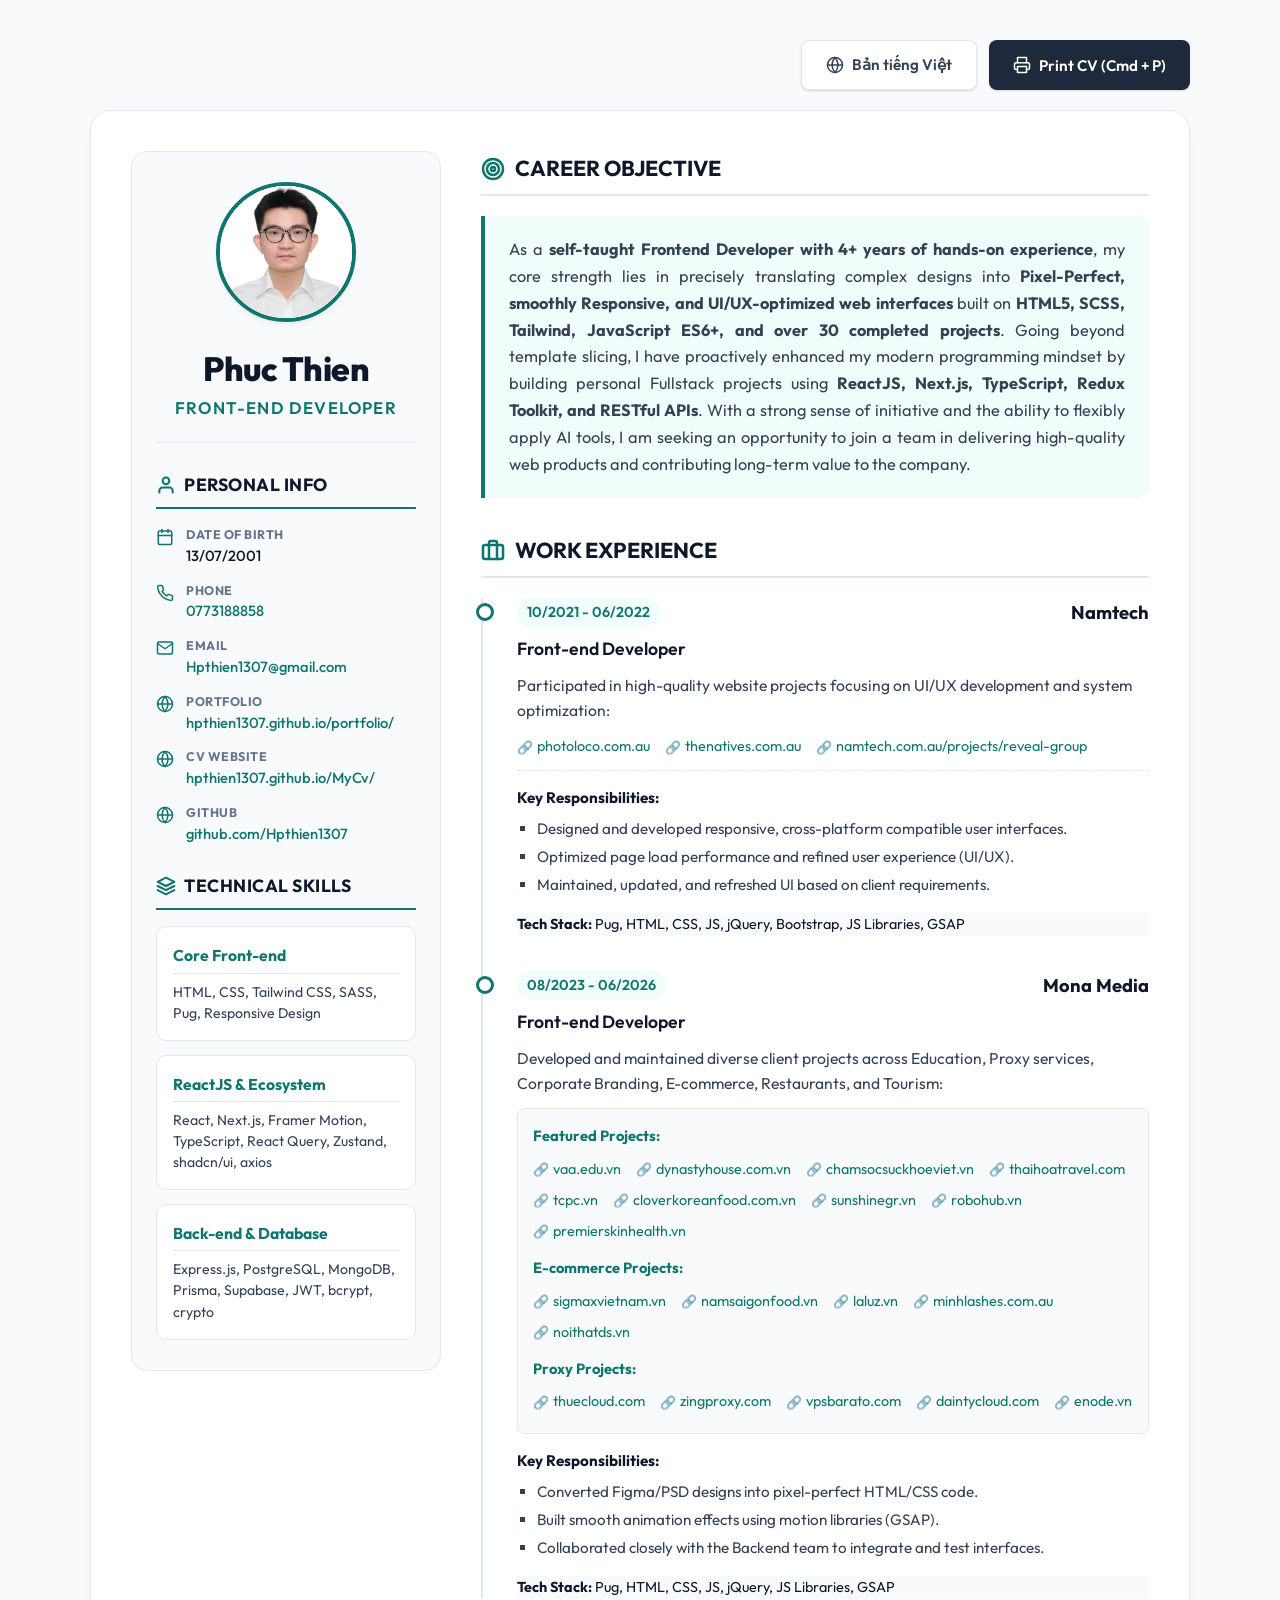
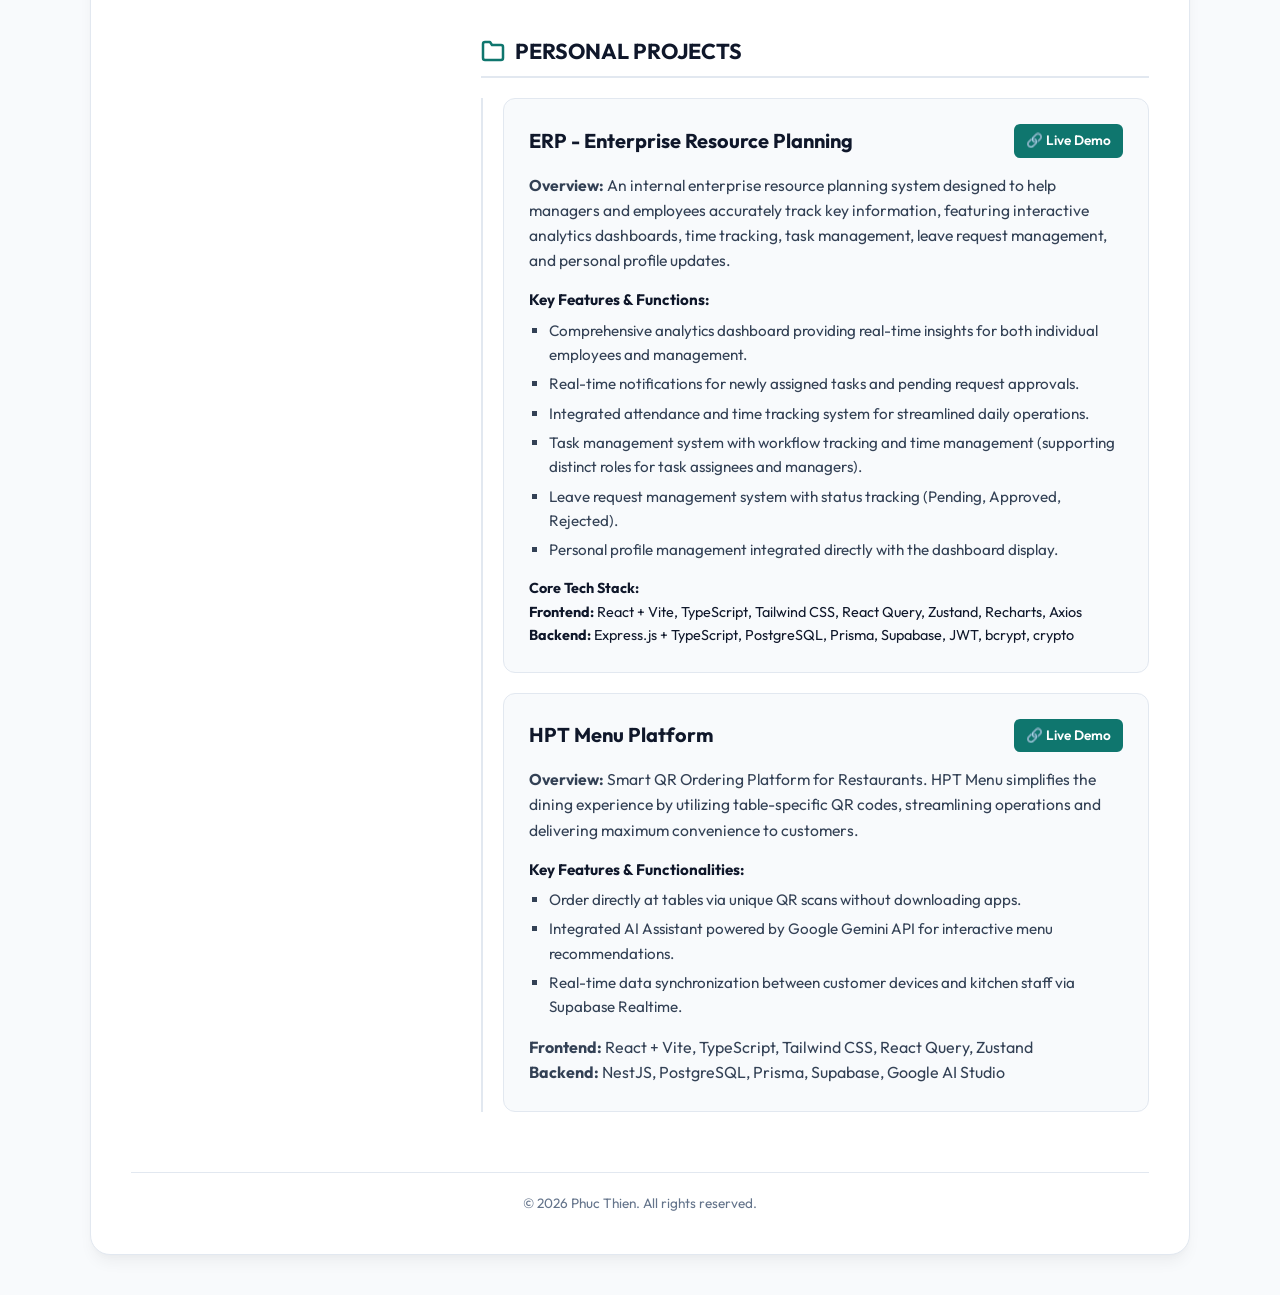
==== commit 2bb7b00b: "update new 21/9/2026" ====
--- a/index_en.html
+++ b/index_en.html
@@ -28,9 +28,7 @@
         >
           <circle cx="12" cy="12" r="10"></circle>
           <line x1="2" y1="12" x2="22" y2="12"></line>
-          <path
-            d="M12 2a15.3 15.3 0 0 1 4 10 15.3 15.3 0 0 1-4 10 15.3 15.3 0 0 1-4-10 15.3 15.3 0 0 1 4-10z"
-          ></path>
+          <path d="M12 2a15.3 15.3 0 0 1 4 10 15.3 15.3 0 0 1-4 10 15.3 15.3 0 0 1-4-10 15.3 15.3 0 0 1 4-10z"></path>
         </svg>
         Bản tiếng Việt
       </a>
@@ -46,9 +44,7 @@
           class="icon"
         >
           <path d="M6 9V2h12v7"></path>
-          <path
-            d="M6 18H4a2 2 0 0 1-2-2v-5a2 2 0 0 1 2-2h16a2 2 0 0 1 2 2v5a2 2 0 0 1-2 2h-2"
-          ></path>
+          <path d="M6 18H4a2 2 0 0 1-2-2v-5a2 2 0 0 1 2-2h16a2 2 0 0 1 2 2v5a2 2 0 0 1-2 2h-2"></path>
           <rect x="6" y="14" width="12" height="8"></rect>
         </svg>
         Print CV (Cmd + P)
@@ -65,12 +61,12 @@
                 src="avatar.jpg"
                 alt="Phuc Thien"
                 onerror="
-                  this.style.display = 'none';
-                  this.nextElementSibling.style.display = 'flex';
+                  this.style.display = 'none'
+                  this.nextElementSibling.style.display = 'flex'
                 "
               />
               <div class="avatar-placeholder" style="display: none">
-                <img src="./public/photo_2026-06-13 22.33.22.jpeg" alt="Phuc Thien" />
+                <img src="./public/me.jpg" alt="Phuc Thien" />
               </div>
             </div>
           </div>
@@ -154,38 +150,12 @@
                   stroke-linejoin="round"
                   class="contact-icon"
                 >
-                  <path
-                    d="M4 4h16c1.1 0 2 .9 2 2v12c0 1.1-.9 2-2 2H4c-1.1 0-2-.9-2-2V6c0-1.1.9-2 2-2z"
-                  ></path>
+                  <path d="M4 4h16c1.1 0 2 .9 2 2v12c0 1.1-.9 2-2 2H4c-1.1 0-2-.9-2-2V6c0-1.1.9-2 2-2z"></path>
                   <polyline points="22,6 12,13 2,6"></polyline>
                 </svg>
                 <div class="contact-text">
                   <span class="contact-label">Email</span>
-                  <a href="mailto:Hpthien1307@gmail.com" class="contact-value"
-                    >Hpthien1307@gmail.com</a
-                  >
-                </div>
-              </div>
-
-              <div class="contact-item">
-                <svg
-                  xmlns="http://www.w3.org/2000/svg"
-                  viewBox="0 0 24 24"
-                  fill="none"
-                  stroke="currentColor"
-                  stroke-width="2"
-                  stroke-linecap="round"
-                  stroke-linejoin="round"
-                  class="contact-icon"
-                >
-                  <path d="M21 10c0 7-9 13-9 13s-9-6-9-13a9 9 0 0 1 18 0z"></path>
-                  <circle cx="12" cy="10" r="3"></circle>
-                </svg>
-                <div class="contact-text">
-                  <span class="contact-label">Address</span>
-                  <span class="contact-value"
-                    >District 1, HCMC</span
-                  >
+                  <a href="mailto:Hpthien1307@gmail.com" class="contact-value">Hpthien1307@gmail.com</a>
                 </div>
               </div>
 
@@ -208,12 +178,9 @@
                 </svg>
                 <div class="contact-text">
                   <span class="contact-label">Portfolio</span>
-                  <a
-                    href="https://hpthien1307.github.io/portfolio/"
-                    target="_blank"
-                    class="contact-value"
-                    >hpthien1307.github.io/portfolio/</a
-                  >
+                  <a href="https://hpthien1307.github.io/portfolio/" target="_blank" class="contact-value">
+                    hpthien1307.github.io/portfolio/
+                  </a>
                 </div>
               </div>
 
@@ -236,12 +203,34 @@
                 </svg>
                 <div class="contact-text">
                   <span class="contact-label">CV Website</span>
-                  <a
-                    href="https://hpthien1307.github.io/MyCv/"
-                    target="_blank"
-                    class="contact-value"
-                    >hpthien1307.github.io/MyCv/</a
-                  >
+                  <a href="https://hpthien1307.github.io/MyCv/" target="_blank" class="contact-value">
+                    hpthien1307.github.io/MyCv/
+                  </a>
+                </div>
+              </div>
+
+              <div class="contact-item">
+                <svg
+                  xmlns="http://www.w3.org/2000/svg"
+                  viewBox="0 0 24 24"
+                  fill="none"
+                  stroke="currentColor"
+                  stroke-width="2"
+                  stroke-linecap="round"
+                  stroke-linejoin="round"
+                  class="contact-icon"
+                >
+                  <circle cx="12" cy="12" r="10"></circle>
+                  <line x1="2" y1="12" x2="22" y2="12"></line>
+                  <path
+                    d="M12 2a15.3 15.3 0 0 1 4 10 15.3 15.3 0 0 1-4 10 15.3 15.3 0 0 1-4-10 15.3 15.3 0 0 1 4-10z"
+                  ></path>
+                </svg>
+                <div class="contact-text">
+                  <span class="contact-label">Github</span>
+                  <a href="https://github.com/Hpthien1307?tab=repositories" target="_blank" class="contact-value">
+                    github.com/Hpthien1307
+                  </a>
                 </div>
               </div>
             </div>
@@ -270,32 +259,19 @@
             <div class="sidebar-skills">
               <div class="skill-card">
                 <h3 class="skill-category">Core Front-end</h3>
-                <p class="skill-details">
-                  HTML, CSS, Tailwind CSS, SASS, Pug, Responsive Design
-                </p>
+                <p class="skill-details">HTML, CSS, Tailwind CSS, SASS, Pug, Responsive Design</p>
               </div>
 
               <div class="skill-card">
                 <h3 class="skill-category">ReactJS & Ecosystem</h3>
                 <p class="skill-details">
-                  React, Next.js, Framer Motion, GSAP, TypeScript, React Query,
-                  Zustand, shadcn/ui
+                  React, Next.js, Framer Motion, TypeScript, React Query, Zustand, shadcn/ui, axios
                 </p>
-              </div>
-
-              <div class="skill-card">
-                <h3 class="skill-category">Logic & Library</h3>
-                <p class="skill-details">JavaScript (ES6+), jQuery</p>
               </div>
 
               <div class="skill-card">
                 <h3 class="skill-category">Back-end & Database</h3>
-                <p class="skill-details">
-                  NestJS, Express.js, PostgreSQL, MongoDB, Prisma, Supabase, JWT
-                </p>
-                <span class="skill-note"
-                  >* Self-learned & practiced through personal projects</span
-                >
+                <p class="skill-details">Express.js, PostgreSQL, MongoDB, Prisma, Supabase, JWT, bcrypt, crypto</p>
               </div>
             </div>
           </div>
@@ -325,18 +301,14 @@
             </h2>
             <div class="section-content objective-box">
               <p class="summary-text">
-                With over 4 years of web interface development experience using
-                <strong
-                  >HTML, Pug, CSS/SCSS, Tailwind, Bootstrap, and
-                  JavaScript</strong
-                >, I aim to become a specialized
-                <strong>Frontend Developer</strong> focusing on user experience
-                and web performance optimization. I am also actively improving
-                my <strong>React and Next.js</strong> skills to build modern web
-                applications. My long-term goal is to contribute sustainable
-                value to products, grow alongside the team, and become a core
-                contributor in the company.
-              </p>
+              As a <strong>self-taught Frontend Developer with 4+ years of hands-on experience</strong>, 
+              my core strength lies in precisely translating complex designs into 
+              <strong>Pixel-Perfect, smoothly Responsive, and UI/UX-optimized web interfaces</strong> 
+              built on <strong>HTML5, SCSS, Tailwind, JavaScript ES6+, and over 30 completed projects</strong>. 
+              Going beyond template slicing, I have proactively enhanced my modern programming mindset by building personal Fullstack projects using 
+              <strong>ReactJS, Next.js, TypeScript, Redux Toolkit, and RESTful APIs</strong>. 
+              With a strong sense of initiative and the ability to flexibly apply AI tools, I am seeking an opportunity to join a team in delivering high-quality web products and contributing long-term value to the company.
+            </p>
             </div>
           </section>
 
@@ -369,48 +341,32 @@
                 <div class="timeline-body">
                   <h3 class="job-role">Front-end Developer</h3>
                   <p class="job-desc">
-                    Participated in high-quality website projects focusing on
-                    UI/UX development and system optimization:
+                    Participated in high-quality website projects focusing on UI/UX development and system optimization:
                   </p>
                   <ul class="project-links">
                     <li>
-                      <a href="https://photoloco.com.au/" target="_blank"
-                        >photoloco.com.au</a
-                      >
+                      <a href="https://photoloco.com.au/" target="_blank">photoloco.com.au</a>
                     </li>
                     <li>
-                      <a href="https://thenatives.com.au/" target="_blank"
-                        >thenatives.com.au</a
-                      >
+                      <a href="https://thenatives.com.au/" target="_blank">thenatives.com.au</a>
                     </li>
                     <li>
-                      <a
-                        href="https://namtech.com.au/projects/reveal-group/"
-                        target="_blank"
-                        >namtech.com.au/projects/reveal-group</a
-                      >
+                      <a href="https://namtech.com.au/projects/reveal-group/" target="_blank">
+                        namtech.com.au/projects/reveal-group
+                      </a>
                     </li>
                   </ul>
                   <div class="job-tasks">
                     <p><strong>Key Responsibilities:</strong></p>
                     <ul>
-                      <li>
-                        Designed and developed responsive, cross-platform
-                        compatible user interfaces.
-                      </li>
-                      <li>
-                        Optimized page load performance and refined user
-                        experience (UI/UX).
-                      </li>
-                      <li>
-                        Maintained, updated, and refreshed UI based on client
-                        requirements.
-                      </li>
+                      <li>Designed and developed responsive, cross-platform compatible user interfaces.</li>
+                      <li>Optimized page load performance and refined user experience (UI/UX).</li>
+                      <li>Maintained, updated, and refreshed UI based on client requirements.</li>
                     </ul>
                   </div>
                   <p class="tech-stack">
-                    <strong>Tech Stack:</strong> Pug, HTML, CSS, JS, jQuery,
-                    Bootstrap, JS Libraries, GSAP
+                    <strong>Tech Stack:</strong>
+                    Pug, HTML, CSS, JS, jQuery, Bootstrap, JS Libraries, GSAP
                   </p>
                 </div>
               </div>
@@ -424,106 +380,73 @@
                 <div class="timeline-body">
                   <h3 class="job-role">Front-end Developer</h3>
                   <p class="job-desc">
-                    Developed and maintained diverse client projects across
-                    Education, Proxy services, Corporate Branding, E-commerce,
-                    Restaurants, and Tourism:
+                    Developed and maintained diverse client projects across Education, Proxy services, Corporate
+                    Branding, E-commerce, Restaurants, and Tourism:
                   </p>
                   <div class="project-categories-container">
                     <p><strong>Featured Projects:</strong></p>
                     <ul class="project-links">
                       <li>
-                        <a href="https://vaa.edu.vn/" target="_blank"
-                          >vaa.edu.vn</a
-                        >
-                      </li>
-                      <li>
-                        <a href="https://www.dynastyhouse.com.vn/" target="_blank"
-                          >dynastyhouse.com.vn</a
-                        >
-                      </li>
-                      <li>
-                        <a href="https://chamsocsuckhoeviet.vn/" target="_blank"
-                          >chamsocsuckhoeviet.vn</a
-                        >
-                      </li>
-                      <li>
-                        <a href="https://thaihoatravel.com/" target="_blank"
-                          >thaihoatravel.com</a
-                        >
+                        <a href="https://vaa.edu.vn/" target="_blank">vaa.edu.vn</a>
+                      </li>
+                      <li>
+                        <a href="https://www.dynastyhouse.com.vn/" target="_blank">dynastyhouse.com.vn</a>
+                      </li>
+                      <li>
+                        <a href="https://chamsocsuckhoeviet.vn/" target="_blank">chamsocsuckhoeviet.vn</a>
+                      </li>
+                      <li>
+                        <a href="https://thaihoatravel.com/" target="_blank">thaihoatravel.com</a>
                       </li>
                       <li>
                         <a href="https://tcpc.vn/" target="_blank">tcpc.vn</a>
                       </li>
                       <li>
-                        <a href="https://cloverkoreanfood.com.vn/" target="_blank"
-                          >cloverkoreanfood.com.vn</a
-                        >
-                      </li>
-                      <li>
-                        <a href="https://sunshinegr.vn/" target="_blank"
-                          >sunshinegr.vn</a
-                        >
-                      </li>
-                      <li>
-                        <a href="https://robohub.vn/" target="_blank"
-                          >robohub.vn</a
-                        >
-                      </li>
-                      <li>
-                        <a href="https://premierskinhealth.vn/" target="_blank"
-                          >premierskinhealth.vn</a
-                        >
+                        <a href="https://cloverkoreanfood.com.vn/" target="_blank">cloverkoreanfood.com.vn</a>
+                      </li>
+                      <li>
+                        <a href="https://sunshinegr.vn/" target="_blank">sunshinegr.vn</a>
+                      </li>
+                      <li>
+                        <a href="https://robohub.vn/" target="_blank">robohub.vn</a>
+                      </li>
+                      <li>
+                        <a href="https://premierskinhealth.vn/" target="_blank">premierskinhealth.vn</a>
                       </li>
                     </ul>
 
                     <p><strong>E-commerce Projects:</strong></p>
                     <ul class="project-links">
                       <li>
-                        <a href="https://sigmaxvietnam.vn/" target="_blank"
-                          >sigmaxvietnam.vn</a
-                        >
-                      </li>
-                      <li>
-                        <a href="https://namsaigonfood.vn/" target="_blank"
-                          >namsaigonfood.vn</a
-                        >
+                        <a href="https://sigmaxvietnam.vn/" target="_blank">sigmaxvietnam.vn</a>
+                      </li>
+                      <li>
+                        <a href="https://namsaigonfood.vn/" target="_blank">namsaigonfood.vn</a>
                       </li>
                       <li>
                         <a href="https://laluz.vn/" target="_blank">laluz.vn</a>
                       </li>
                       <li>
-                        <a href="https://minhlashes.com.au/" target="_blank"
-                          >minhlashes.com.au</a
-                        >
-                      </li>
-                      <li>
-                        <a href="https://noithatds.vn/" target="_blank"
-                          >noithatds.vn</a
-                        >
+                        <a href="https://minhlashes.com.au/" target="_blank">minhlashes.com.au</a>
+                      </li>
+                      <li>
+                        <a href="https://noithatds.vn/" target="_blank">noithatds.vn</a>
                       </li>
                     </ul>
 
                     <p><strong>Proxy Projects:</strong></p>
                     <ul class="project-links">
                       <li>
-                        <a href="https://thuecloud.com/" target="_blank"
-                          >thuecloud.com</a
-                        >
-                      </li>
-                      <li>
-                        <a href="https://zingproxy.com/" target="_blank"
-                          >zingproxy.com</a
-                        >
-                      </li>
-                      <li>
-                        <a href="https://vpsbarato.com/" target="_blank"
-                          >vpsbarato.com</a
-                        >
-                      </li>
-                      <li>
-                        <a href="https://daintycloud.com/" target="_blank"
-                          >daintycloud.com</a
-                        >
+                        <a href="https://thuecloud.com/" target="_blank">thuecloud.com</a>
+                      </li>
+                      <li>
+                        <a href="https://zingproxy.com/" target="_blank">zingproxy.com</a>
+                      </li>
+                      <li>
+                        <a href="https://vpsbarato.com/" target="_blank">vpsbarato.com</a>
+                      </li>
+                      <li>
+                        <a href="https://daintycloud.com/" target="_blank">daintycloud.com</a>
                       </li>
                       <li>
                         <a href="https://enode.vn/" target="_blank">enode.vn</a>
@@ -533,23 +456,14 @@
                   <div class="job-tasks">
                     <p><strong>Key Responsibilities:</strong></p>
                     <ul>
-                      <li>
-                        Converted Figma/PSD designs into pixel-perfect HTML/CSS
-                        code.
-                      </li>
-                      <li>
-                        Built smooth animation effects using motion libraries
-                        (GSAP).
-                      </li>
-                      <li>
-                        Collaborated closely with the Backend team to integrate
-                        and test interfaces.
-                      </li>
+                      <li>Converted Figma/PSD designs into pixel-perfect HTML/CSS code.</li>
+                      <li>Built smooth animation effects using motion libraries (GSAP).</li>
+                      <li>Collaborated closely with the Backend team to integrate and test interfaces.</li>
                     </ul>
                   </div>
                   <p class="tech-stack">
-                    <strong>Tech Stack:</strong> Pug, HTML, CSS, JS, jQuery, JS
-                    Libraries, GSAP
+                    <strong>Tech Stack:</strong>
+                    Pug, HTML, CSS, JS, jQuery, JS Libraries, GSAP
                   </p>
                 </div>
               </div>
@@ -569,9 +483,7 @@
                   stroke-linecap="round"
                   stroke-linejoin="round"
                 >
-                  <path
-                    d="M22 19a2 2 0 0 1-2 2H4a2 2 0 0 1-2-2V5a2 2 0 0 1 2-2h5l2 3h9a2 2 0 0 1 2 2z"
-                  ></path>
+                  <path d="M22 19a2 2 0 0 1-2 2H4a2 2 0 0 1-2-2V5a2 2 0 0 1 2-2h5l2 3h9a2 2 0 0 1 2 2z"></path>
                 </svg>
               </span>
               Personal Projects
@@ -579,88 +491,113 @@
             <div class="section-content timeline">
               <div class="project-card">
                 <div class="project-header">
-                  <h3 class="project-name">HPT Menu Platform</h3>
-                  <a
-                    href="https://htp-menu-frontend.vercel.app"
-                    target="_blank"
-                    class="btn-project-link"
-                  >
+                  <h3 class="project-name">ERP - Enterprise Resource Planning</h3>
+                  <a href="https://erpfrontend-eosin.vercel.app/" target="_blank" class="btn-project-link">
                     🔗 Live Demo
                   </a>
                 </div>
 
                 <p class="project-overview">
-                  <strong>Overview:</strong> Smart QR Ordering Platform for
-                  Restaurants. HPT Menu simplifies the dining experience by
-                  utilizing table-specific QR codes, streamlining operations
-                  and delivering maximum convenience to customers.
+                  <strong>Overview:</strong>
+                  An internal enterprise resource planning system designed to help managers and employees accurately
+                  track key information, featuring interactive analytics dashboards, time tracking, task management,
+                  leave request management, and personal profile updates.
+                </p>
+
+                <div class="project-features">
+                  <p><strong>Key Features & Functions:</strong></p>
+                  <ul>
+                    <li>
+                      Comprehensive analytics dashboard providing real-time insights for both individual employees and
+                      management.
+                    </li>
+                    <li>Real-time notifications for newly assigned tasks and pending request approvals.</li>
+                    <li>Integrated attendance and time tracking system for streamlined daily operations.</li>
+                    <li>
+                      Task management system with workflow tracking and time management (supporting distinct roles for
+                      task assignees and managers).
+                    </li>
+                    <li>Leave request management system with status tracking (Pending, Approved, Rejected).</li>
+                    <li>Personal profile management integrated directly with the dashboard display.</li>
+                  </ul>
+                </div>
+
+                <div class="tech-stack">
+                  <strong>Core Tech Stack:</strong>
+                  <div class="tech-stack-item">
+                    <strong>Frontend:</strong>
+                    React + Vite, TypeScript, Tailwind CSS, React Query, Zustand, Recharts, Axios
+                  </div>
+                  <div class="tech-stack-item">
+                    <strong>Backend:</strong>
+                    Express.js + TypeScript, PostgreSQL, Prisma, Supabase, JWT, bcrypt, crypto
+                  </div>
+                </div>
+              </div>
+
+              <div class="project-card">
+                <div class="project-header">
+                  <h3 class="project-name">HPT Menu Platform</h3>
+                  <a href="https://htp-menu-frontend.vercel.app" target="_blank" class="btn-project-link">
+                    🔗 Live Demo
+                  </a>
+                </div>
+
+                <p class="project-overview">
+                  <strong>Overview:</strong>
+                  Smart QR Ordering Platform for Restaurants. HPT Menu simplifies the dining experience by utilizing
+                  table-specific QR codes, streamlining operations and delivering maximum convenience to customers.
                 </p>
 
                 <div class="project-features">
                   <p><strong>Key Features & Functionalities:</strong></p>
                   <ul>
+                    <li>Order directly at tables via unique QR scans without downloading apps.</li>
+                    <li>Integrated AI Assistant powered by Google Gemini API for interactive menu recommendations.</li>
                     <li>
-                      Order directly at tables via unique QR scans without
-                      downloading apps.
-                    </li>
-                    <li>
-                      Integrated AI Assistant powered by Google Gemini API for
-                      interactive menu recommendations.
-                    </li>
-                    <li>
-                      Real-time data synchronization between customer devices
-                      and kitchen staff via Supabase Realtime.
+                      Real-time data synchronization between customer devices and kitchen staff via Supabase Realtime.
                     </li>
                   </ul>
                 </div>
 
                 <p class="tech-stack">
-                  <strong>Core Tech Stack:</strong> React + Vite, TypeScript,
-                  NestJS, PostgreSQL, Prisma, Supabase, Google AI Studio,
-                  Tailwind CSS, React Query, Zustand
+                  <div class="tech-stack-item">
+                    <strong>Frontend:</strong>
+                    React + Vite, TypeScript, Tailwind CSS, React Query, Zustand
+                  </div>
+                  <div class="tech-stack-item">
+                    <strong>Backend:</strong>
+                    NestJS, PostgreSQL, Prisma, Supabase, Google AI Studio
+                  </div>
                 </p>
               </div>
 
-              <div class="project-card">
+              <div class="project-card" style="display: none">
                 <div class="project-header">
                   <h3 class="project-name">Local-Shop Platform</h3>
-                  <a
-                    href="https://localshop-frontend-orcin.vercel.app/"
-                    target="_blank"
-                    class="btn-project-link"
-                  >
+                  <a href="https://localshop-frontend-orcin.vercel.app/" target="_blank" class="btn-project-link">
                     🔗 Live Demo
                   </a>
                 </div>
 
                 <p class="project-overview">
-                  <strong>Overview:</strong> Full-Stack E-Commerce Platform.
-                  Local-shop is a comprehensive web app built from user-friendly
-                  shopping storefronts to inventory management and secure admin
-                  dashboards.
+                  <strong>Overview:</strong>
+                  Full-Stack E-Commerce Platform. Local-shop is a comprehensive web app built from user-friendly
+                  shopping storefronts to inventory management and secure admin dashboards.
                 </p>
 
                 <div class="project-features">
                   <p><strong>Key Features & Functionalities:</strong></p>
                   <ul>
-                    <li>
-                      Decoupled architecture for Frontend Storefront, Admin
-                      Panel, and RESTful API Backend.
-                    </li>
-                    <li>
-                      Real-time shopping state sync with robust user account
-                      authentication.
-                    </li>
-                    <li>
-                      Optimized data handling delivering sub-1.5s page load
-                      times.
-                    </li>
+                    <li>Decoupled architecture for Frontend Storefront, Admin Panel, and RESTful API Backend.</li>
+                    <li>Real-time shopping state sync with robust user account authentication.</li>
+                    <li>Optimized data handling delivering sub-1.5s page load times.</li>
                   </ul>
                 </div>
 
                 <p class="tech-stack">
-                  <strong>Core Tech Stack:</strong> React + Vite, TailwindCSS
-                  v4, Sass, React Query, Zustand, Express, MongoDB, JWT
+                  <strong>Core Tech Stack:</strong>
+                  React + Vite, TailwindCSS v4, Sass, React Query, Zustand, Express, MongoDB, JWT
                 </p>
               </div>
             </div>
--- a/style.css
+++ b/style.css
@@ -11,14 +11,11 @@
   --border-color: #e2e8f0; /* Light grey borders */
   --bg-main: #f8fafc; /* Light slate canvas background */
   --bg-card: #ffffff; /* Crisp white card background */
-  --font-primary:
-    "Outfit", -apple-system, BlinkMacSystemFont, "Segoe UI", Roboto, sans-serif;
+  --font-primary: "Outfit", -apple-system, BlinkMacSystemFont, "Segoe UI", Roboto, sans-serif;
   --transition-smooth: all 0.3s cubic-bezier(0.4, 0, 0.2, 1);
   --shadow-sm: 0 1px 3px rgba(0, 0, 0, 0.05), 0 1px 2px rgba(0, 0, 0, 0.1);
-  --shadow-md:
-    0 4px 6px -1px rgba(0, 0, 0, 0.05), 0 2px 4px -1px rgba(0, 0, 0, 0.03);
-  --shadow-lg:
-    0 10px 15px -3px rgba(0, 0, 0, 0.05), 0 4px 6px -2px rgba(0, 0, 0, 0.02);
+  --shadow-md: 0 4px 6px -1px rgba(0, 0, 0, 0.05), 0 2px 4px -1px rgba(0, 0, 0, 0.03);
+  --shadow-lg: 0 10px 15px -3px rgba(0, 0, 0, 0.05), 0 4px 6px -2px rgba(0, 0, 0, 0.02);
 }
 
 /* ==========================================================================
@@ -196,12 +193,13 @@
   display: flex;
   align-items: center;
   justify-content: center;
+  background-color: white;
 }
 
 .avatar-placeholder img {
-  width: 100%;
-  height: 100%;
-  object-fit: cover;
+  width: 120%;
+  height: 120%;
+  object-fit: contain;
 }
 
 .sidebar-header {
@@ -542,9 +540,6 @@
 .tech-stack {
   font-size: 0.9rem;
   background-color: var(--bg-main);
-  padding: 8px 12px;
-  border-radius: 6px;
-  border-left: 3px solid var(--accent-color);
   color: var(--text-dark);
 }
 
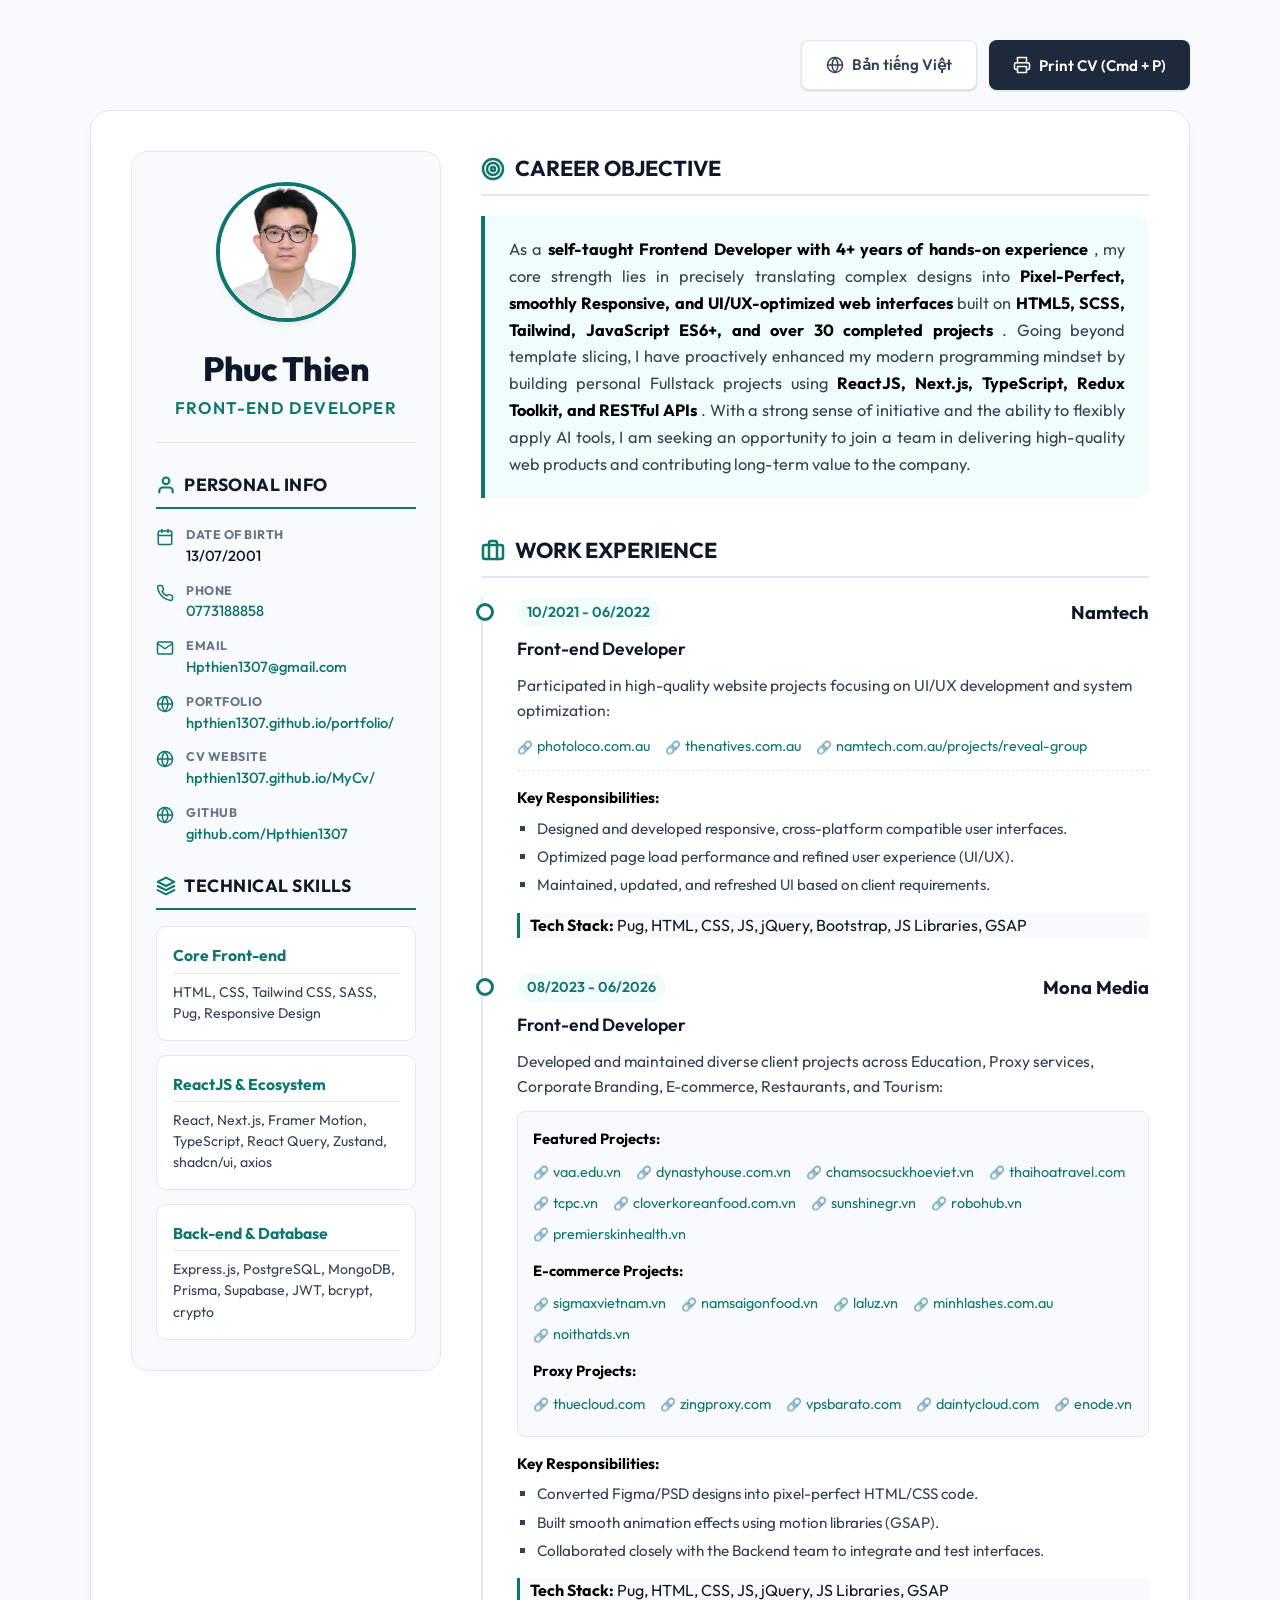
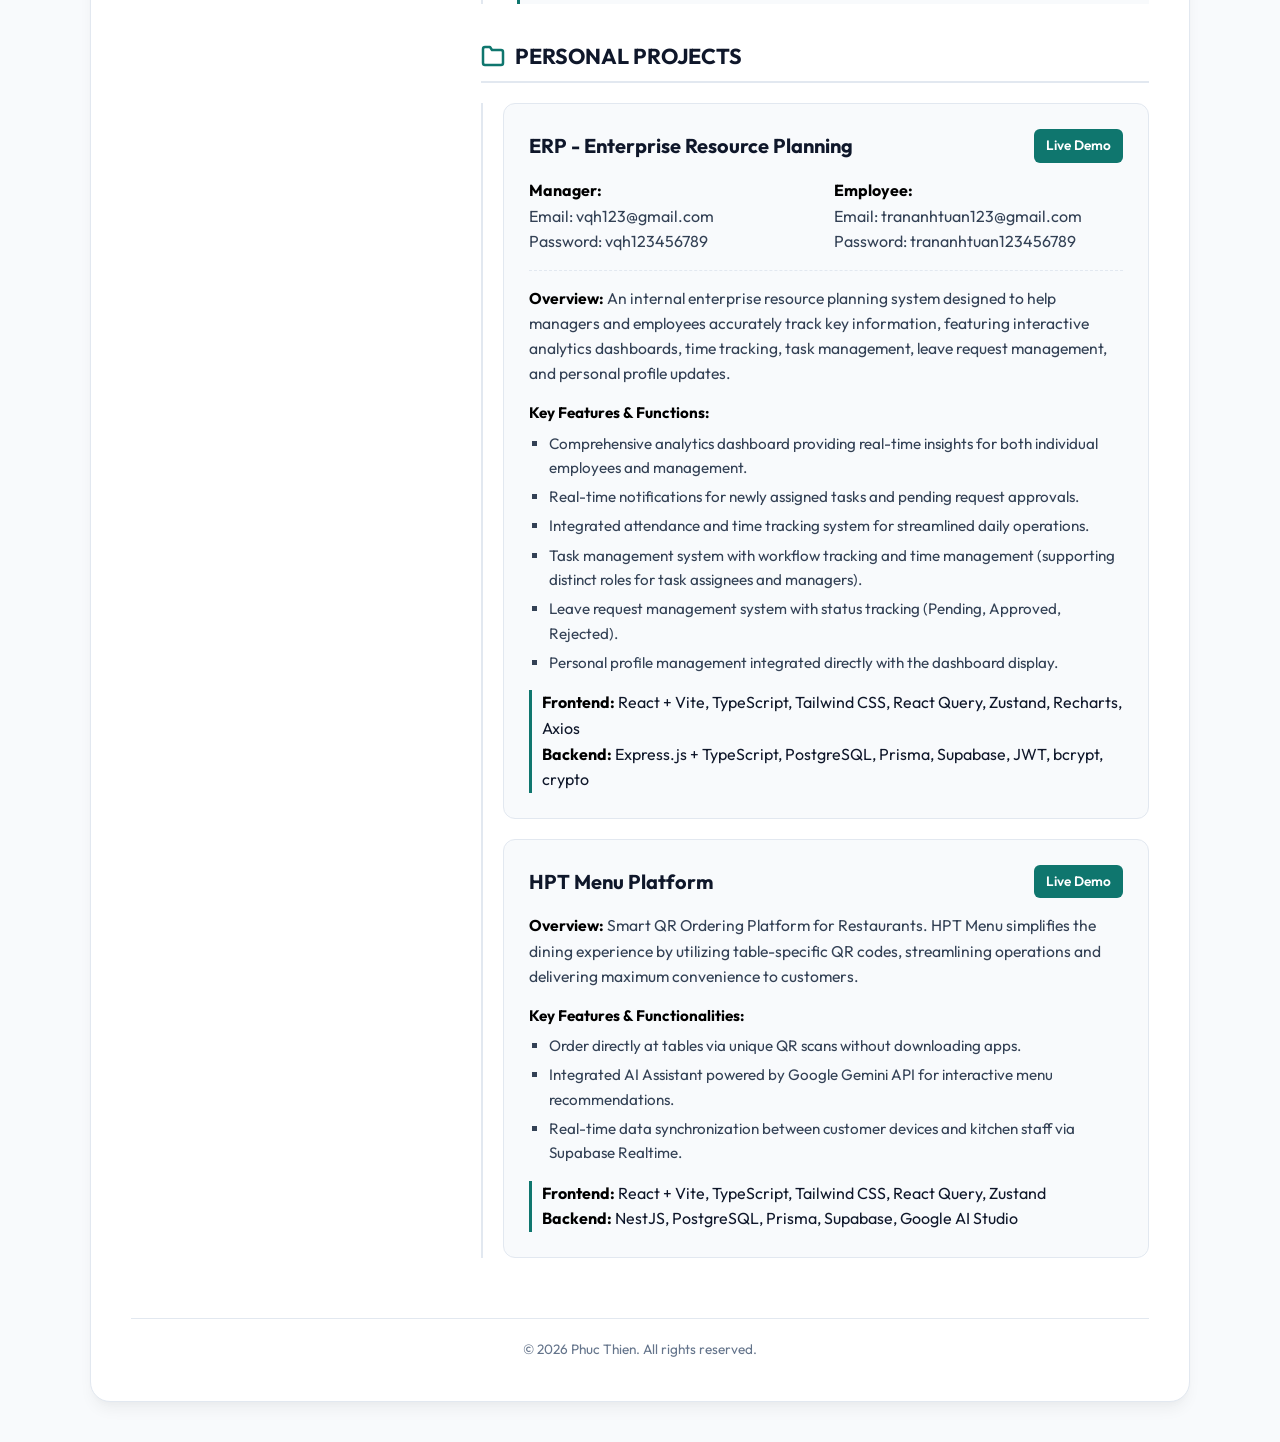
==== commit cd71d360: "update cv" ====
--- a/index_en.html
+++ b/index_en.html
@@ -301,14 +301,19 @@
             </h2>
             <div class="section-content objective-box">
               <p class="summary-text">
-              As a <strong>self-taught Frontend Developer with 4+ years of hands-on experience</strong>, 
-              my core strength lies in precisely translating complex designs into 
-              <strong>Pixel-Perfect, smoothly Responsive, and UI/UX-optimized web interfaces</strong> 
-              built on <strong>HTML5, SCSS, Tailwind, JavaScript ES6+, and over 30 completed projects</strong>. 
-              Going beyond template slicing, I have proactively enhanced my modern programming mindset by building personal Fullstack projects using 
-              <strong>ReactJS, Next.js, TypeScript, Redux Toolkit, and RESTful APIs</strong>. 
-              With a strong sense of initiative and the ability to flexibly apply AI tools, I am seeking an opportunity to join a team in delivering high-quality web products and contributing long-term value to the company.
-            </p>
+                As a
+                <strong>self-taught Frontend Developer with 4+ years of hands-on experience</strong>
+                , my core strength lies in precisely translating complex designs into
+                <strong>Pixel-Perfect, smoothly Responsive, and UI/UX-optimized web interfaces</strong>
+                built on
+                <strong>HTML5, SCSS, Tailwind, JavaScript ES6+, and over 30 completed projects</strong>
+                . Going beyond template slicing, I have proactively enhanced my modern programming mindset by building
+                personal Fullstack projects using
+                <strong>ReactJS, Next.js, TypeScript, Redux Toolkit, and RESTful APIs</strong>
+                . With a strong sense of initiative and the ability to flexibly apply AI tools, I am seeking an
+                opportunity to join a team in delivering high-quality web products and contributing long-term value to
+                the company.
+              </p>
             </div>
           </section>
 
@@ -364,10 +369,10 @@
                       <li>Maintained, updated, and refreshed UI based on client requirements.</li>
                     </ul>
                   </div>
-                  <p class="tech-stack">
+                  <div class="tech-stack">
                     <strong>Tech Stack:</strong>
                     Pug, HTML, CSS, JS, jQuery, Bootstrap, JS Libraries, GSAP
-                  </p>
+                  </div>
                 </div>
               </div>
 
@@ -461,10 +466,10 @@
                       <li>Collaborated closely with the Backend team to integrate and test interfaces.</li>
                     </ul>
                   </div>
-                  <p class="tech-stack">
+                  <div class="tech-stack">
                     <strong>Tech Stack:</strong>
                     Pug, HTML, CSS, JS, jQuery, JS Libraries, GSAP
-                  </p>
+                  </div>
                 </div>
               </div>
             </div>
@@ -492,9 +497,19 @@
               <div class="project-card">
                 <div class="project-header">
                   <h3 class="project-name">ERP - Enterprise Resource Planning</h3>
-                  <a href="https://erpfrontend-eosin.vercel.app/" target="_blank" class="btn-project-link">
-                    🔗 Live Demo
-                  </a>
+                  <a href="https://erpfrontend-eosin.vercel.app/" target="_blank" class="btn-project-link">Live Demo</a>
+                </div>
+                <div class="project-account">
+                  <div class="project-account-item">
+                    <strong>Manager:</strong>
+                    <p>Email: vqh123@gmail.com</p>
+                    <p>Password: vqh123456789</p>
+                  </div>
+                  <div class="project-account-item">
+                    <strong>Employee:</strong>
+                    <p>Email: trananhtuan123@gmail.com</p>
+                    <p>Password: trananhtuan123456789</p>
+                  </div>
                 </div>
 
                 <p class="project-overview">
@@ -523,7 +538,6 @@
                 </div>
 
                 <div class="tech-stack">
-                  <strong>Core Tech Stack:</strong>
                   <div class="tech-stack-item">
                     <strong>Frontend:</strong>
                     React + Vite, TypeScript, Tailwind CSS, React Query, Zustand, Recharts, Axios
@@ -538,9 +552,7 @@
               <div class="project-card">
                 <div class="project-header">
                   <h3 class="project-name">HPT Menu Platform</h3>
-                  <a href="https://htp-menu-frontend.vercel.app" target="_blank" class="btn-project-link">
-                    🔗 Live Demo
-                  </a>
+                  <a href="https://htp-menu-frontend.vercel.app" target="_blank" class="btn-project-link">Live Demo</a>
                 </div>
 
                 <p class="project-overview">
@@ -560,7 +572,7 @@
                   </ul>
                 </div>
 
-                <p class="tech-stack">
+                <div class="tech-stack">
                   <div class="tech-stack-item">
                     <strong>Frontend:</strong>
                     React + Vite, TypeScript, Tailwind CSS, React Query, Zustand
@@ -569,14 +581,14 @@
                     <strong>Backend:</strong>
                     NestJS, PostgreSQL, Prisma, Supabase, Google AI Studio
                   </div>
-                </p>
+                </div>
               </div>
 
               <div class="project-card" style="display: none">
                 <div class="project-header">
                   <h3 class="project-name">Local-Shop Platform</h3>
                   <a href="https://localshop-frontend-orcin.vercel.app/" target="_blank" class="btn-project-link">
-                    🔗 Live Demo
+                    Live Demo
                   </a>
                 </div>
 
@@ -595,10 +607,10 @@
                   </ul>
                 </div>
 
-                <p class="tech-stack">
+                <div class="tech-stack">
                   <strong>Core Tech Stack:</strong>
                   React + Vite, TailwindCSS v4, Sass, React Query, Zustand, Express, MongoDB, JWT
-                </p>
+                </div>
               </div>
             </div>
           </section>
--- a/style.css
+++ b/style.css
@@ -538,9 +538,10 @@
 }
 
 .tech-stack {
-  font-size: 0.9rem;
   background-color: var(--bg-main);
   color: var(--text-dark);
+  border-left: 3px solid #0f766e !important;
+  padding-left: 10px;
 }
 
 /* Project Cards */
@@ -600,6 +601,22 @@
 
 .project-features {
   margin-bottom: 15px;
+}
+
+strong {
+  color: black;
+}
+
+.project-account {
+  display: flex;
+  gap: 15px;
+  padding-bottom: 15px;
+  margin-bottom: 15px;
+  border-bottom: 1px dashed var(--border-color);
+}
+
+.project-account-item {
+  flex: 1;
 }
 
 .project-features p {
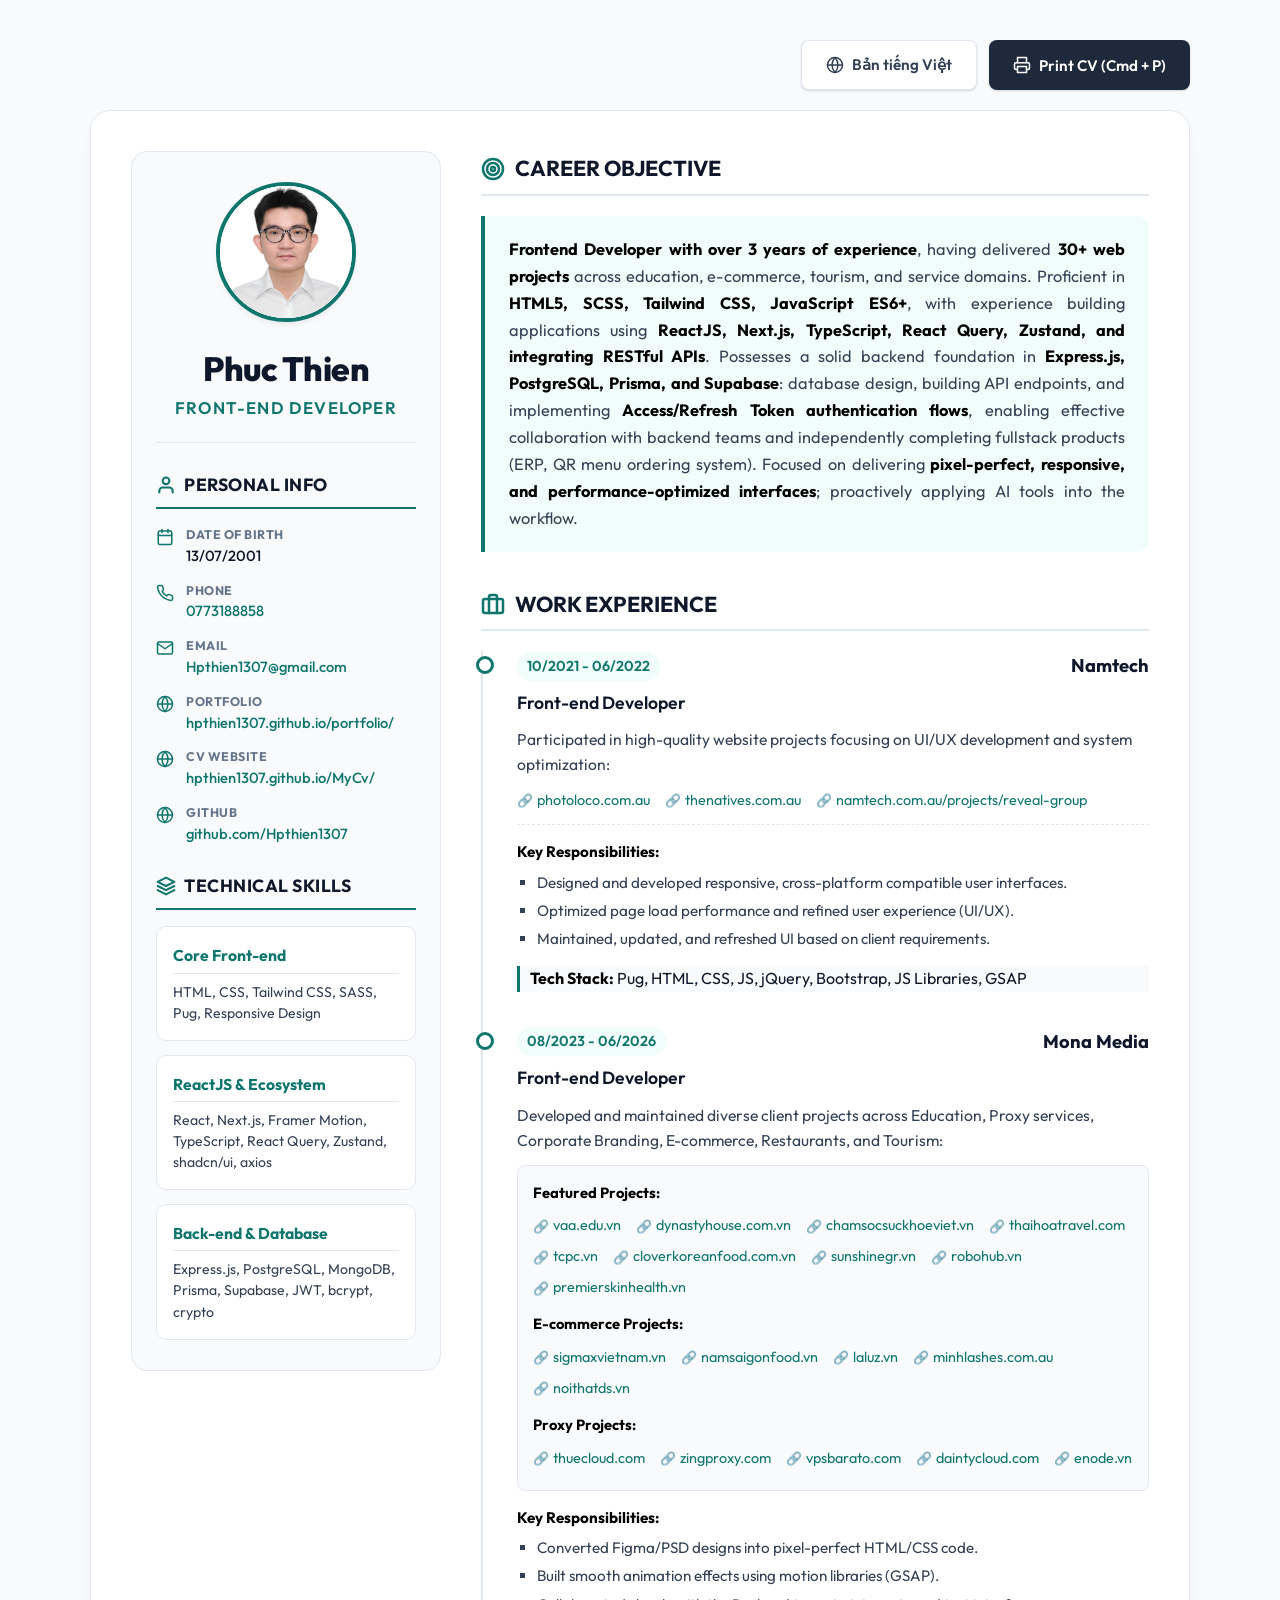
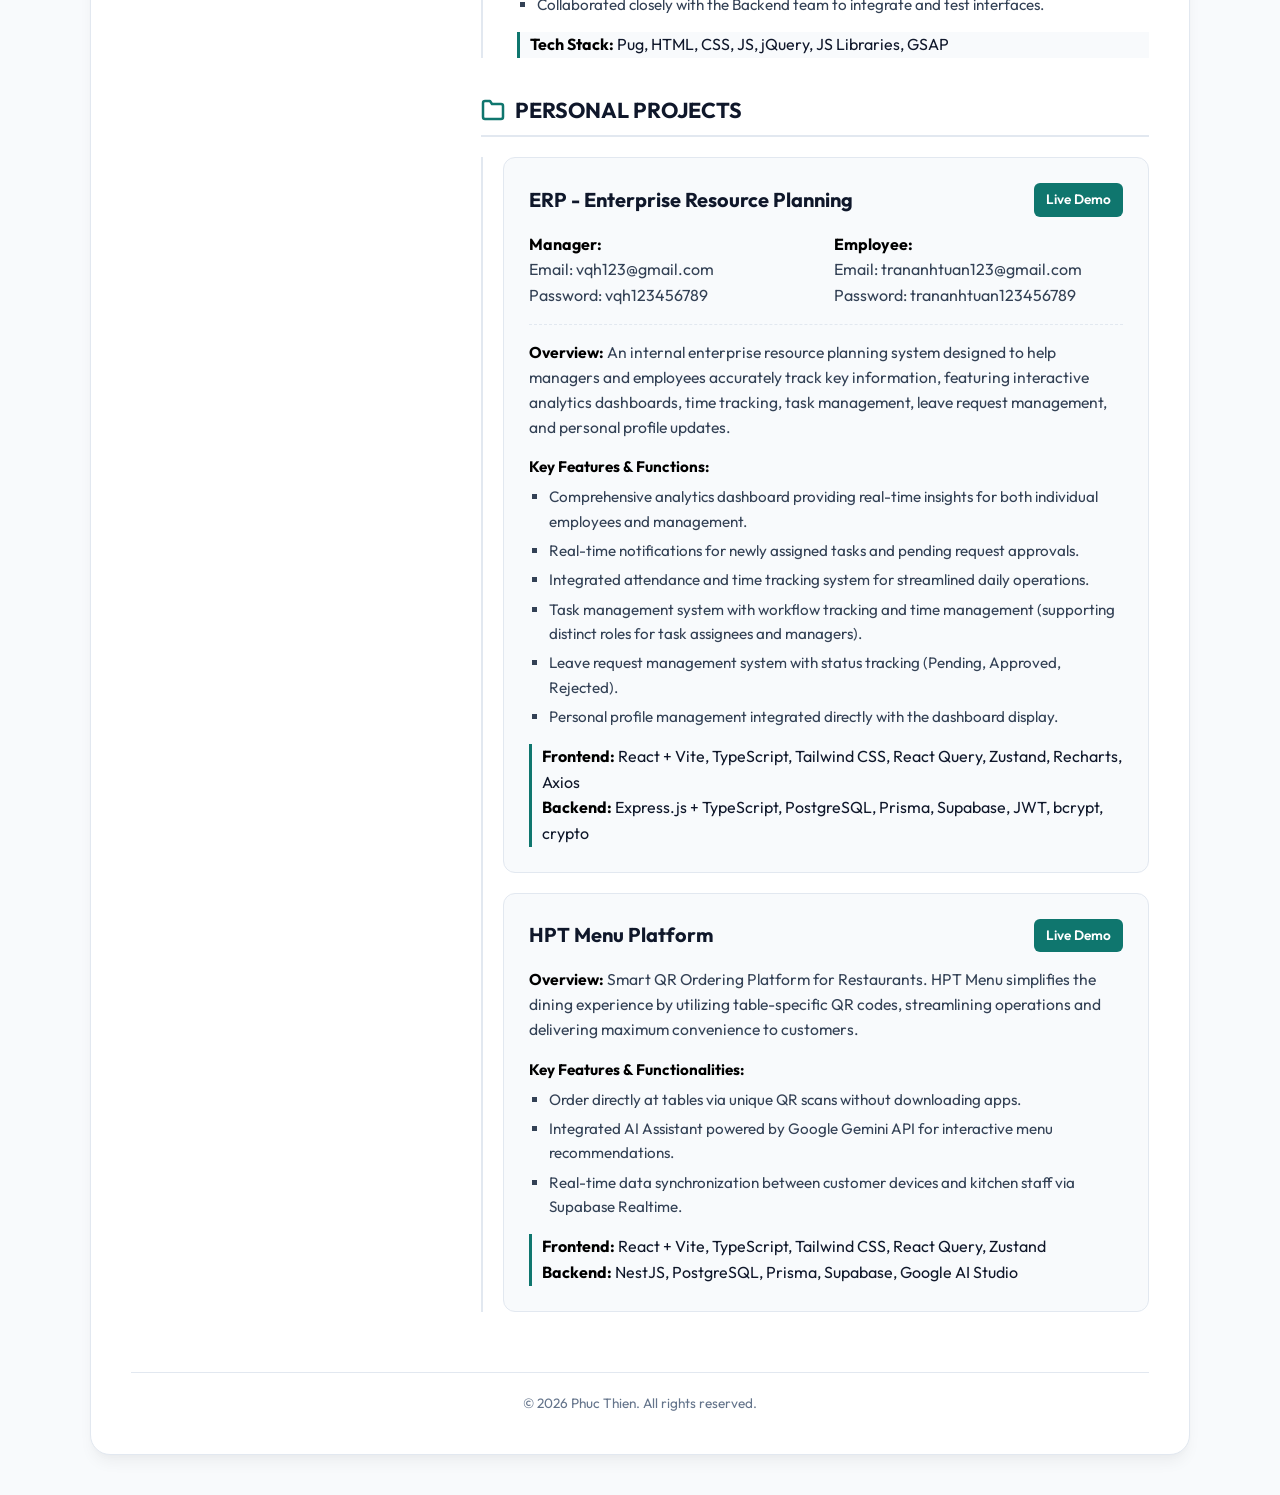
==== commit 7e6e3dc5: "update introduce" ====
--- a/index_en.html
+++ b/index_en.html
@@ -301,18 +301,7 @@
             </h2>
             <div class="section-content objective-box">
               <p class="summary-text">
-                As a
-                <strong>self-taught Frontend Developer with 4+ years of hands-on experience</strong>
-                , my core strength lies in precisely translating complex designs into
-                <strong>Pixel-Perfect, smoothly Responsive, and UI/UX-optimized web interfaces</strong>
-                built on
-                <strong>HTML5, SCSS, Tailwind, JavaScript ES6+, and over 30 completed projects</strong>
-                . Going beyond template slicing, I have proactively enhanced my modern programming mindset by building
-                personal Fullstack projects using
-                <strong>ReactJS, Next.js, TypeScript, Redux Toolkit, and RESTful APIs</strong>
-                . With a strong sense of initiative and the ability to flexibly apply AI tools, I am seeking an
-                opportunity to join a team in delivering high-quality web products and contributing long-term value to
-                the company.
+                <strong>Frontend Developer with over 3 years of experience</strong>, having delivered <strong>30+ web projects</strong> across education, e-commerce, tourism, and service domains. Proficient in <strong>HTML5, SCSS, Tailwind CSS, JavaScript ES6+</strong>, with experience building applications using <strong>ReactJS, Next.js, TypeScript, React Query, Zustand, and integrating RESTful APIs</strong>. Possesses a solid backend foundation in <strong>Express.js, PostgreSQL, Prisma, and Supabase</strong>: database design, building API endpoints, and implementing <strong>Access/Refresh Token authentication flows</strong>, enabling effective collaboration with backend teams and independently completing fullstack products (ERP, QR menu ordering system). Focused on delivering <strong>pixel-perfect, responsive, and performance-optimized interfaces</strong>; proactively applying AI tools into the workflow.
               </p>
             </div>
           </section>
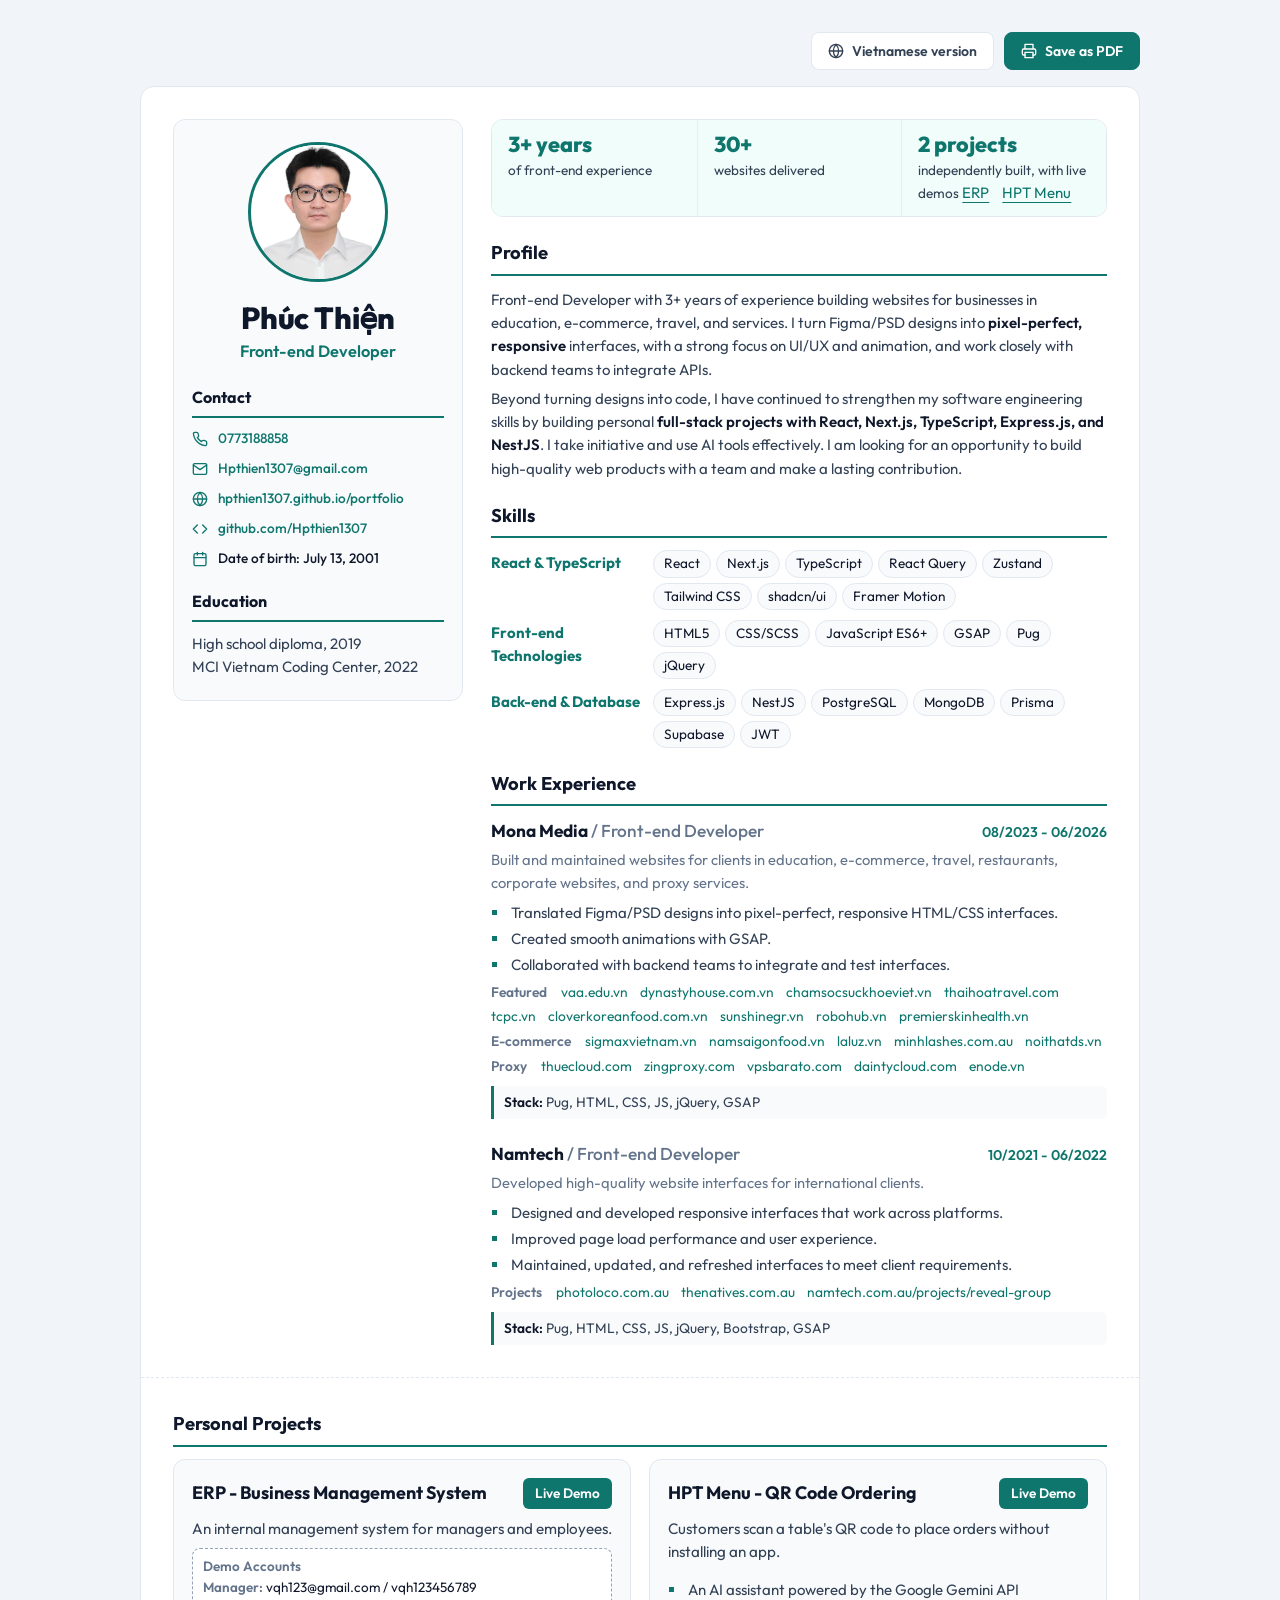
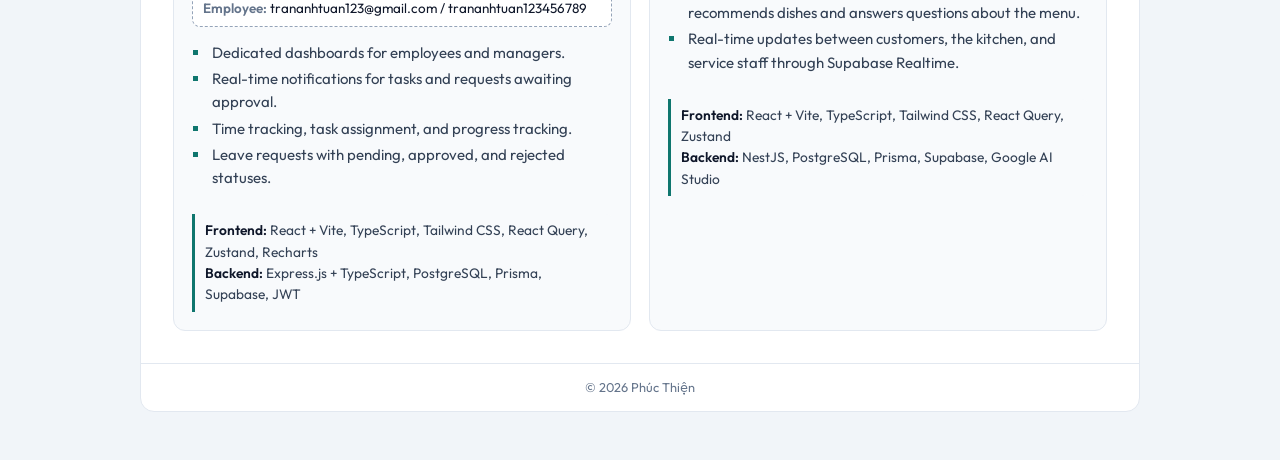
==== commit bf47fc0b: "update new CV 4/11/2026" ====
--- a/index_en.html
+++ b/index_en.html
@@ -3,612 +3,484 @@
   <head>
     <meta charset="UTF-8" />
     <meta name="viewport" content="width=device-width, initial-scale=1.0" />
-    <title>Phuc Thien - Front-end Developer Resume</title>
+    <title>Phúc Thiện - Front-end Developer (React, TypeScript) | Resume</title>
+    <meta
+      name="description"
+      content="Phúc Thiện's resume: Front-end Developer with 3+ years of experience, 30+ websites delivered, and independently built full-stack products using React, TypeScript, and PostgreSQL."
+    />
+    <meta
+      property="og:title"
+      content="Phúc Thiện - Front-end Developer (React, TypeScript) | Resume"
+    />
+    <meta
+      property="og:description"
+      content="Phúc Thiện's resume: Front-end Developer with 3+ years of experience, 30+ websites delivered, and independently built full-stack products using React, TypeScript, and PostgreSQL."
+    />
+    <meta
+      property="og:image"
+      content="https://hpthien1307.github.io/MyCv/avatar.jpg"
+    />
+    <link
+      rel="alternate"
+      hreflang="vi"
+      href="https://hpthien1307.github.io/MyCv/"
+    />
     <link rel="preconnect" href="https://fonts.googleapis.com" />
     <link rel="preconnect" href="https://fonts.gstatic.com" crossorigin />
     <link
-      href="https://fonts.googleapis.com/css2?family=Outfit:wght@300;400;500;600;700;800&display=swap"
+      href="https://fonts.googleapis.com/css2?family=Outfit:wght@400;500;600;700;800&display=swap"
       rel="stylesheet"
     />
     <link rel="stylesheet" href="style.css" />
   </head>
   <body>
-    <!-- Action Controls (Hidden in Print) -->
-    <div class="no-print controls-container">
-      <a href="index.html" class="btn-lang">
-        <svg
-          xmlns="http://www.w3.org/2000/svg"
-          viewBox="0 0 24 24"
-          fill="none"
-          stroke="currentColor"
-          stroke-width="2"
-          stroke-linecap="round"
-          stroke-linejoin="round"
-          class="icon"
-        >
-          <circle cx="12" cy="12" r="10"></circle>
-          <line x1="2" y1="12" x2="22" y2="12"></line>
-          <path d="M12 2a15.3 15.3 0 0 1 4 10 15.3 15.3 0 0 1-4 10 15.3 15.3 0 0 1-4-10 15.3 15.3 0 0 1 4-10z"></path>
-        </svg>
-        Bản tiếng Việt
-      </a>
-      <button onclick="window.print()" class="btn-print">
-        <svg
-          xmlns="http://www.w3.org/2000/svg"
-          viewBox="0 0 24 24"
-          fill="none"
-          stroke="currentColor"
-          stroke-width="2"
-          stroke-linecap="round"
-          stroke-linejoin="round"
-          class="icon"
-        >
-          <path d="M6 9V2h12v7"></path>
-          <path d="M6 18H4a2 2 0 0 1-2-2v-5a2 2 0 0 1 2-2h16a2 2 0 0 1 2 2v5a2 2 0 0 1-2 2h-2"></path>
-          <rect x="6" y="14" width="12" height="8"></rect>
-        </svg>
-        Print CV (Cmd + P)
+    <svg class="sprite" aria-hidden="true" xmlns="http://www.w3.org/2000/svg">
+      <symbol id="i-cal" viewBox="0 0 24 24">
+        <rect x="3" y="4" width="18" height="18" rx="2" />
+        <path d="M16 2v4M8 2v4M3 10h18" />
+      </symbol>
+      <symbol id="i-phone" viewBox="0 0 24 24">
+        <path
+          d="M22 16.92v3a2 2 0 0 1-2.18 2 19.79 19.79 0 0 1-8.63-3.07 19.5 19.5 0 0 1-6-6 19.79 19.79 0 0 1-3.07-8.67A2 2 0 0 1 4.11 2h3a2 2 0 0 1 2 1.72c.13.96.36 1.9.7 2.81a2 2 0 0 1-.45 2.11L8.09 9.91a16 16 0 0 0 6 6l1.27-1.27a2 2 0 0 1 2.11-.45c.91.34 1.85.57 2.81.7A2 2 0 0 1 22 16.92z"
+        />
+      </symbol>
+      <symbol id="i-mail" viewBox="0 0 24 24">
+        <path
+          d="M4 4h16a2 2 0 0 1 2 2v12a2 2 0 0 1-2 2H4a2 2 0 0 1-2-2V6a2 2 0 0 1 2-2z"
+        />
+        <path d="m22 6-10 7L2 6" />
+      </symbol>
+      <symbol id="i-globe" viewBox="0 0 24 24">
+        <circle cx="12" cy="12" r="10" />
+        <path
+          d="M2 12h20M12 2a15.3 15.3 0 0 1 4 10 15.3 15.3 0 0 1-4 10 15.3 15.3 0 0 1-4-10 15.3 15.3 0 0 1 4-10z"
+        />
+      </symbol>
+      <symbol id="i-code" viewBox="0 0 24 24">
+        <path d="m16 18 6-6-6-6M8 6l-6 6 6 6" />
+      </symbol>
+      <symbol id="i-print" viewBox="0 0 24 24">
+        <path
+          d="M6 9V2h12v7M6 18H4a2 2 0 0 1-2-2v-5a2 2 0 0 1 2-2h16a2 2 0 0 1 2 2v5a2 2 0 0 1-2 2h-2"
+        />
+        <rect x="6" y="14" width="12" height="8" />
+      </symbol>
+    </svg>
+
+    <div class="toolbar no-print">
+      <a class="btn" href="index.html"
+        ><svg class="ico"><use href="#i-globe" /></svg> Vietnamese version</a
+      >
+      <button
+        class="btn btn-primary"
+        onclick="window.print()"
+        title="Open the print dialog and select “Save as PDF”"
+      >
+        <svg class="ico"><use href="#i-print" /></svg> Save as PDF
       </button>
     </div>
 
-    <div class="resume-container">
-      <div class="resume-layout">
-        <!-- Sidebar (Left Column: Personal Info & Skills) -->
-        <aside class="resume-sidebar">
-          <div class="sidebar-avatar">
-            <div class="avatar-wrapper">
-              <img
-                src="avatar.jpg"
-                alt="Phuc Thien"
-                onerror="
-                  this.style.display = 'none'
-                  this.nextElementSibling.style.display = 'flex'
-                "
-              />
-              <div class="avatar-placeholder" style="display: none">
-                <img src="./public/me.jpg" alt="Phuc Thien" />
-              </div>
+    <div class="resume">
+      <!-- Page 1: profile, contact details, and work experience -->
+      <div class="page page-1">
+        <aside class="side">
+          <div class="avatar">
+            <img src="/public/me.jpg" />
+          </div>
+          <div class="who">
+            <h1 class="name">Phúc Thiện</h1>
+            <p class="role">Front-end Developer</p>
+          </div>
+
+          <section>
+            <h2>Contact</h2>
+            <ul class="contact">
+              <li>
+                <svg class="ico"><use href="#i-phone" /></svg>
+                <a href="tel:0773188858">0773188858</a>
+              </li>
+              <li>
+                <svg class="ico"><use href="#i-mail" /></svg>
+                <a href="mailto:Hpthien1307@gmail.com">Hpthien1307@gmail.com</a>
+              </li>
+              <!-- Add a work location here if needed, e.g. Ho Chi Minh City. -->
+              <li>
+                <svg class="ico"><use href="#i-globe" /></svg>
+                <a
+                  href="https://hpthien1307.github.io/portfolio/"
+                  target="_blank"
+                  rel="noopener"
+                  >hpthien1307.github.io/portfolio</a
+                >
+              </li>
+              <li>
+                <svg class="ico"><use href="#i-code" /></svg>
+                <a
+                  href="https://github.com/Hpthien1307?tab=repositories"
+                  target="_blank"
+                  rel="noopener"
+                  >github.com/Hpthien1307</a
+                >
+              </li>
+              <li>
+                <svg class="ico"><use href="#i-cal" /></svg>
+                <span>Date of birth: July 13, 2001</span>
+              </li>
+            </ul>
+          </section>
+
+          <section>
+            <h2>Education</h2>
+            <p>High school diploma, 2019</p>
+            <p>MCI Vietnam Coding Center, 2022</p>
+          </section>
+        </aside>
+
+        <main class="main">
+          <div class="facts">
+            <div><b>3+ years</b><span>of front-end experience</span></div>
+            <div><b>30+</b><span>websites delivered</span></div>
+            <div>
+              <b>2 projects</b><span>independently built, with live demos</span>
+              <a
+                href="/https://erpfrontend-eosin.vercel.app/"
+                style="margin-right: 10px"
+                >ERP</a
+              >
+              <a href="/https://htp-menu-frontend.vercel.app/">HPT Menu</a>
             </div>
           </div>
 
-          <div class="sidebar-header">
-            <h1 class="candidate-name">Phuc Thien</h1>
-            <p class="candidate-title">Front-end Developer</p>
-          </div>
-
-          <!-- Contact / Personal Information -->
-          <div class="sidebar-section">
-            <h2 class="sidebar-section-title">
-              <span class="title-icon">
-                <svg
-                  xmlns="http://www.w3.org/2000/svg"
-                  viewBox="0 0 24 24"
-                  fill="none"
-                  stroke="currentColor"
-                  stroke-width="2.5"
-                  stroke-linecap="round"
-                  stroke-linejoin="round"
-                >
-                  <path d="M20 21v-2a4 4 0 0 0-4-4H8a4 4 0 0 0-4 4v2"></path>
-                  <circle cx="12" cy="7" r="4"></circle>
-                </svg>
-              </span>
-              Personal Info
-            </h2>
-            <div class="contact-list">
-              <div class="contact-item">
-                <svg
-                  xmlns="http://www.w3.org/2000/svg"
-                  viewBox="0 0 24 24"
-                  fill="none"
-                  stroke="currentColor"
-                  stroke-width="2"
-                  stroke-linecap="round"
-                  stroke-linejoin="round"
-                  class="contact-icon"
-                >
-                  <rect x="3" y="4" width="18" height="18" rx="2" ry="2"></rect>
-                  <line x1="16" y1="2" x2="16" y2="6"></line>
-                  <line x1="8" y1="2" x2="8" y2="6"></line>
-                  <line x1="3" y1="10" x2="21" y2="10"></line>
-                </svg>
-                <div class="contact-text">
-                  <span class="contact-label">Date of Birth</span>
-                  <span class="contact-value">13/07/2001</span>
-                </div>
-              </div>
-
-              <div class="contact-item">
-                <svg
-                  xmlns="http://www.w3.org/2000/svg"
-                  viewBox="0 0 24 24"
-                  fill="none"
-                  stroke="currentColor"
-                  stroke-width="2"
-                  stroke-linecap="round"
-                  stroke-linejoin="round"
-                  class="contact-icon"
-                >
-                  <path
-                    d="M22 16.92v3a2 2 0 0 1-2.18 2 19.79 19.79 0 0 1-8.63-3.07 19.5 19.5 0 0 1-6-6 19.79 19.79 0 0 1-3.07-8.67A2 2 0 0 1 4.11 2h3a2 2 0 0 1 2 1.72 12.84 12.84 0 0 0 .7 2.81 2 2 0 0 1-.45 2.11L8.09 9.91a16 16 0 0 0 6 6l1.27-1.27a2 2 0 0 1 2.11-.45 12.84 12.84 0 0 0 2.81.7A2 2 0 0 1 22 16.92z"
-                  ></path>
-                </svg>
-                <div class="contact-text">
-                  <span class="contact-label">Phone</span>
-                  <a href="tel:0773188858" class="contact-value">0773188858</a>
-                </div>
-              </div>
-
-              <div class="contact-item">
-                <svg
-                  xmlns="http://www.w3.org/2000/svg"
-                  viewBox="0 0 24 24"
-                  fill="none"
-                  stroke="currentColor"
-                  stroke-width="2"
-                  stroke-linecap="round"
-                  stroke-linejoin="round"
-                  class="contact-icon"
-                >
-                  <path d="M4 4h16c1.1 0 2 .9 2 2v12c0 1.1-.9 2-2 2H4c-1.1 0-2-.9-2-2V6c0-1.1.9-2 2-2z"></path>
-                  <polyline points="22,6 12,13 2,6"></polyline>
-                </svg>
-                <div class="contact-text">
-                  <span class="contact-label">Email</span>
-                  <a href="mailto:Hpthien1307@gmail.com" class="contact-value">Hpthien1307@gmail.com</a>
-                </div>
-              </div>
-
-              <div class="contact-item">
-                <svg
-                  xmlns="http://www.w3.org/2000/svg"
-                  viewBox="0 0 24 24"
-                  fill="none"
-                  stroke="currentColor"
-                  stroke-width="2"
-                  stroke-linecap="round"
-                  stroke-linejoin="round"
-                  class="contact-icon"
-                >
-                  <circle cx="12" cy="12" r="10"></circle>
-                  <line x1="2" y1="12" x2="22" y2="12"></line>
-                  <path
-                    d="M12 2a15.3 15.3 0 0 1 4 10 15.3 15.3 0 0 1-4 10 15.3 15.3 0 0 1-4-10 15.3 15.3 0 0 1 4-10z"
-                  ></path>
-                </svg>
-                <div class="contact-text">
-                  <span class="contact-label">Portfolio</span>
-                  <a href="https://hpthien1307.github.io/portfolio/" target="_blank" class="contact-value">
-                    hpthien1307.github.io/portfolio/
-                  </a>
-                </div>
-              </div>
-
-              <div class="contact-item">
-                <svg
-                  xmlns="http://www.w3.org/2000/svg"
-                  viewBox="0 0 24 24"
-                  fill="none"
-                  stroke="currentColor"
-                  stroke-width="2"
-                  stroke-linecap="round"
-                  stroke-linejoin="round"
-                  class="contact-icon"
-                >
-                  <circle cx="12" cy="12" r="10"></circle>
-                  <line x1="2" y1="12" x2="22" y2="12"></line>
-                  <path
-                    d="M12 2a15.3 15.3 0 0 1 4 10 15.3 15.3 0 0 1-4 10 15.3 15.3 0 0 1-4-10 15.3 15.3 0 0 1 4-10z"
-                  ></path>
-                </svg>
-                <div class="contact-text">
-                  <span class="contact-label">CV Website</span>
-                  <a href="https://hpthien1307.github.io/MyCv/" target="_blank" class="contact-value">
-                    hpthien1307.github.io/MyCv/
-                  </a>
-                </div>
-              </div>
-
-              <div class="contact-item">
-                <svg
-                  xmlns="http://www.w3.org/2000/svg"
-                  viewBox="0 0 24 24"
-                  fill="none"
-                  stroke="currentColor"
-                  stroke-width="2"
-                  stroke-linecap="round"
-                  stroke-linejoin="round"
-                  class="contact-icon"
-                >
-                  <circle cx="12" cy="12" r="10"></circle>
-                  <line x1="2" y1="12" x2="22" y2="12"></line>
-                  <path
-                    d="M12 2a15.3 15.3 0 0 1 4 10 15.3 15.3 0 0 1-4 10 15.3 15.3 0 0 1-4-10 15.3 15.3 0 0 1 4-10z"
-                  ></path>
-                </svg>
-                <div class="contact-text">
-                  <span class="contact-label">Github</span>
-                  <a href="https://github.com/Hpthien1307?tab=repositories" target="_blank" class="contact-value">
-                    github.com/Hpthien1307
-                  </a>
-                </div>
-              </div>
-            </div>
-          </div>
-
-          <!-- Skills Section in Sidebar -->
-          <div class="sidebar-section">
-            <h2 class="sidebar-section-title">
-              <span class="title-icon">
-                <svg
-                  xmlns="http://www.w3.org/2000/svg"
-                  viewBox="0 0 24 24"
-                  fill="none"
-                  stroke="currentColor"
-                  stroke-width="2.5"
-                  stroke-linecap="round"
-                  stroke-linejoin="round"
-                >
-                  <polygon points="12 2 2 7 12 12 22 7 12 2"></polygon>
-                  <polyline points="2 17 12 22 22 17"></polyline>
-                  <polyline points="2 12 12 17 22 12"></polyline>
-                </svg>
-              </span>
-              Technical Skills
-            </h2>
-            <div class="sidebar-skills">
-              <div class="skill-card">
-                <h3 class="skill-category">Core Front-end</h3>
-                <p class="skill-details">HTML, CSS, Tailwind CSS, SASS, Pug, Responsive Design</p>
-              </div>
-
-              <div class="skill-card">
-                <h3 class="skill-category">ReactJS & Ecosystem</h3>
-                <p class="skill-details">
-                  React, Next.js, Framer Motion, TypeScript, React Query, Zustand, shadcn/ui, axios
-                </p>
-              </div>
-
-              <div class="skill-card">
-                <h3 class="skill-category">Back-end & Database</h3>
-                <p class="skill-details">Express.js, PostgreSQL, MongoDB, Prisma, Supabase, JWT, bcrypt, crypto</p>
-              </div>
-            </div>
-          </div>
-        </aside>
-
-        <!-- Main Content (Right Column) -->
-        <main class="resume-main">
-          <!-- Objective Section -->
-          <section class="resume-section">
-            <h2 class="section-title">
-              <span class="title-icon">
-                <svg
-                  xmlns="http://www.w3.org/2000/svg"
-                  viewBox="0 0 24 24"
-                  fill="none"
-                  stroke="currentColor"
-                  stroke-width="2.5"
-                  stroke-linecap="round"
-                  stroke-linejoin="round"
-                >
-                  <circle cx="12" cy="12" r="10"></circle>
-                  <circle cx="12" cy="12" r="6"></circle>
-                  <circle cx="12" cy="12" r="2"></circle>
-                </svg>
-              </span>
-              Career Objective
-            </h2>
-            <div class="section-content objective-box">
-              <p class="summary-text">
-                <strong>Frontend Developer with over 3 years of experience</strong>, having delivered <strong>30+ web projects</strong> across education, e-commerce, tourism, and service domains. Proficient in <strong>HTML5, SCSS, Tailwind CSS, JavaScript ES6+</strong>, with experience building applications using <strong>ReactJS, Next.js, TypeScript, React Query, Zustand, and integrating RESTful APIs</strong>. Possesses a solid backend foundation in <strong>Express.js, PostgreSQL, Prisma, and Supabase</strong>: database design, building API endpoints, and implementing <strong>Access/Refresh Token authentication flows</strong>, enabling effective collaboration with backend teams and independently completing fullstack products (ERP, QR menu ordering system). Focused on delivering <strong>pixel-perfect, responsive, and performance-optimized interfaces</strong>; proactively applying AI tools into the workflow.
-              </p>
-            </div>
+          <section class="summary">
+            <h2>Profile</h2>
+
+            <p>
+              Front-end Developer with 3+ years of experience building websites
+              for businesses in education, e-commerce, travel, and services. I
+              turn Figma/PSD designs into <b>pixel-perfect, responsive</b>
+              interfaces, with a strong focus on UI/UX and animation, and work
+              closely with backend teams to integrate APIs.
+            </p>
+            <p>
+              Beyond turning designs into code, I have continued to strengthen
+              my software engineering skills by building personal
+              <b>full-stack projects with React, Next.js, TypeScript, Express.js,
+              and NestJS</b>. I take initiative and use AI tools effectively.
+              I am looking for an opportunity to build high-quality web products
+              with a team and make a lasting contribution.
+            </p>
           </section>
-
-          <!-- Work Experience Section -->
-          <section class="resume-section">
-            <h2 class="section-title">
-              <span class="title-icon">
-                <svg
-                  xmlns="http://www.w3.org/2000/svg"
-                  viewBox="0 0 24 24"
-                  fill="none"
-                  stroke="currentColor"
-                  stroke-width="2.5"
-                  stroke-linecap="round"
-                  stroke-linejoin="round"
-                >
-                  <rect x="2" y="7" width="20" height="14" rx="2" ry="2"></rect>
-                  <path d="M16 21V5a2 2 0 0 0-2-2h-4a2 2 0 0 0-2 2v16"></path>
-                </svg>
-              </span>
-              Work Experience
-            </h2>
-            <div class="section-content timeline">
-              <!-- Job 1 -->
-              <div class="timeline-item">
-                <div class="timeline-meta">
-                  <span class="timeline-date">10/2021 - 06/2022</span>
-                  <span class="company-name">Namtech</span>
-                </div>
-                <div class="timeline-body">
-                  <h3 class="job-role">Front-end Developer</h3>
-                  <p class="job-desc">
-                    Participated in high-quality website projects focusing on UI/UX development and system optimization:
-                  </p>
-                  <ul class="project-links">
-                    <li>
-                      <a href="https://photoloco.com.au/" target="_blank">photoloco.com.au</a>
-                    </li>
-                    <li>
-                      <a href="https://thenatives.com.au/" target="_blank">thenatives.com.au</a>
-                    </li>
-                    <li>
-                      <a href="https://namtech.com.au/projects/reveal-group/" target="_blank">
-                        namtech.com.au/projects/reveal-group
-                      </a>
-                    </li>
-                  </ul>
-                  <div class="job-tasks">
-                    <p><strong>Key Responsibilities:</strong></p>
-                    <ul>
-                      <li>Designed and developed responsive, cross-platform compatible user interfaces.</li>
-                      <li>Optimized page load performance and refined user experience (UI/UX).</li>
-                      <li>Maintained, updated, and refreshed UI based on client requirements.</li>
-                    </ul>
-                  </div>
-                  <div class="tech-stack">
-                    <strong>Tech Stack:</strong>
-                    Pug, HTML, CSS, JS, jQuery, Bootstrap, JS Libraries, GSAP
-                  </div>
-                </div>
-              </div>
-
-              <!-- Job 2 -->
-              <div class="timeline-item">
-                <div class="timeline-meta">
-                  <span class="timeline-date">08/2023 - 06/2026</span>
-                  <span class="company-name">Mona Media</span>
-                </div>
-                <div class="timeline-body">
-                  <h3 class="job-role">Front-end Developer</h3>
-                  <p class="job-desc">
-                    Developed and maintained diverse client projects across Education, Proxy services, Corporate
-                    Branding, E-commerce, Restaurants, and Tourism:
-                  </p>
-                  <div class="project-categories-container">
-                    <p><strong>Featured Projects:</strong></p>
-                    <ul class="project-links">
-                      <li>
-                        <a href="https://vaa.edu.vn/" target="_blank">vaa.edu.vn</a>
-                      </li>
-                      <li>
-                        <a href="https://www.dynastyhouse.com.vn/" target="_blank">dynastyhouse.com.vn</a>
-                      </li>
-                      <li>
-                        <a href="https://chamsocsuckhoeviet.vn/" target="_blank">chamsocsuckhoeviet.vn</a>
-                      </li>
-                      <li>
-                        <a href="https://thaihoatravel.com/" target="_blank">thaihoatravel.com</a>
-                      </li>
-                      <li>
-                        <a href="https://tcpc.vn/" target="_blank">tcpc.vn</a>
-                      </li>
-                      <li>
-                        <a href="https://cloverkoreanfood.com.vn/" target="_blank">cloverkoreanfood.com.vn</a>
-                      </li>
-                      <li>
-                        <a href="https://sunshinegr.vn/" target="_blank">sunshinegr.vn</a>
-                      </li>
-                      <li>
-                        <a href="https://robohub.vn/" target="_blank">robohub.vn</a>
-                      </li>
-                      <li>
-                        <a href="https://premierskinhealth.vn/" target="_blank">premierskinhealth.vn</a>
-                      </li>
-                    </ul>
-
-                    <p><strong>E-commerce Projects:</strong></p>
-                    <ul class="project-links">
-                      <li>
-                        <a href="https://sigmaxvietnam.vn/" target="_blank">sigmaxvietnam.vn</a>
-                      </li>
-                      <li>
-                        <a href="https://namsaigonfood.vn/" target="_blank">namsaigonfood.vn</a>
-                      </li>
-                      <li>
-                        <a href="https://laluz.vn/" target="_blank">laluz.vn</a>
-                      </li>
-                      <li>
-                        <a href="https://minhlashes.com.au/" target="_blank">minhlashes.com.au</a>
-                      </li>
-                      <li>
-                        <a href="https://noithatds.vn/" target="_blank">noithatds.vn</a>
-                      </li>
-                    </ul>
-
-                    <p><strong>Proxy Projects:</strong></p>
-                    <ul class="project-links">
-                      <li>
-                        <a href="https://thuecloud.com/" target="_blank">thuecloud.com</a>
-                      </li>
-                      <li>
-                        <a href="https://zingproxy.com/" target="_blank">zingproxy.com</a>
-                      </li>
-                      <li>
-                        <a href="https://vpsbarato.com/" target="_blank">vpsbarato.com</a>
-                      </li>
-                      <li>
-                        <a href="https://daintycloud.com/" target="_blank">daintycloud.com</a>
-                      </li>
-                      <li>
-                        <a href="https://enode.vn/" target="_blank">enode.vn</a>
-                      </li>
-                    </ul>
-                  </div>
-                  <div class="job-tasks">
-                    <p><strong>Key Responsibilities:</strong></p>
-                    <ul>
-                      <li>Converted Figma/PSD designs into pixel-perfect HTML/CSS code.</li>
-                      <li>Built smooth animation effects using motion libraries (GSAP).</li>
-                      <li>Collaborated closely with the Backend team to integrate and test interfaces.</li>
-                    </ul>
-                  </div>
-                  <div class="tech-stack">
-                    <strong>Tech Stack:</strong>
-                    Pug, HTML, CSS, JS, jQuery, JS Libraries, GSAP
-                  </div>
-                </div>
-              </div>
-            </div>
+          <section>
+            <h2>Skills</h2>
+            <dl class="skill-rows">
+              <div>
+                <dt>React & TypeScript</dt>
+                <dd>
+                  <i>React</i><i>Next.js</i><i>TypeScript</i><i>React Query</i
+                  ><i>Zustand</i><i>Tailwind CSS</i><i>shadcn/ui</i
+                  ><i>Framer Motion</i>
+                </dd>
+              </div>
+              <div>
+                <dt>Front-end Technologies</dt>
+                <dd>
+                  <i>HTML5</i><i>CSS/SCSS</i><i>JavaScript ES6+</i><i>GSAP</i
+                  ><i>Pug</i><i>jQuery</i>
+                </dd>
+              </div>
+              <div>
+                <dt>Back-end & Database</dt>
+                <dd>
+                  <i>Express.js</i><i>NestJS</i><i>PostgreSQL</i><i>MongoDB</i
+                  ><i>Prisma</i><i>Supabase</i><i>JWT</i>
+                </dd>
+              </div>
+            </dl>
           </section>
 
-          <!-- Personal Projects Section -->
-          <section class="resume-section">
-            <h2 class="section-title">
-              <span class="title-icon">
-                <svg
-                  xmlns="http://www.w3.org/2000/svg"
-                  viewBox="0 0 24 24"
-                  fill="none"
-                  stroke="currentColor"
-                  stroke-width="2.5"
-                  stroke-linecap="round"
-                  stroke-linejoin="round"
-                >
-                  <path d="M22 19a2 2 0 0 1-2 2H4a2 2 0 0 1-2-2V5a2 2 0 0 1 2-2h5l2 3h9a2 2 0 0 1 2 2z"></path>
-                </svg>
-              </span>
-              Personal Projects
-            </h2>
-            <div class="section-content timeline">
-              <div class="project-card">
-                <div class="project-header">
-                  <h3 class="project-name">ERP - Enterprise Resource Planning</h3>
-                  <a href="https://erpfrontend-eosin.vercel.app/" target="_blank" class="btn-project-link">Live Demo</a>
-                </div>
-                <div class="project-account">
-                  <div class="project-account-item">
-                    <strong>Manager:</strong>
-                    <p>Email: vqh123@gmail.com</p>
-                    <p>Password: vqh123456789</p>
-                  </div>
-                  <div class="project-account-item">
-                    <strong>Employee:</strong>
-                    <p>Email: trananhtuan123@gmail.com</p>
-                    <p>Password: trananhtuan123456789</p>
-                  </div>
-                </div>
-
-                <p class="project-overview">
-                  <strong>Overview:</strong>
-                  An internal enterprise resource planning system designed to help managers and employees accurately
-                  track key information, featuring interactive analytics dashboards, time tracking, task management,
-                  leave request management, and personal profile updates.
-                </p>
-
-                <div class="project-features">
-                  <p><strong>Key Features & Functions:</strong></p>
-                  <ul>
-                    <li>
-                      Comprehensive analytics dashboard providing real-time insights for both individual employees and
-                      management.
-                    </li>
-                    <li>Real-time notifications for newly assigned tasks and pending request approvals.</li>
-                    <li>Integrated attendance and time tracking system for streamlined daily operations.</li>
-                    <li>
-                      Task management system with workflow tracking and time management (supporting distinct roles for
-                      task assignees and managers).
-                    </li>
-                    <li>Leave request management system with status tracking (Pending, Approved, Rejected).</li>
-                    <li>Personal profile management integrated directly with the dashboard display.</li>
-                  </ul>
-                </div>
-
-                <div class="tech-stack">
-                  <div class="tech-stack-item">
-                    <strong>Frontend:</strong>
-                    React + Vite, TypeScript, Tailwind CSS, React Query, Zustand, Recharts, Axios
-                  </div>
-                  <div class="tech-stack-item">
-                    <strong>Backend:</strong>
-                    Express.js + TypeScript, PostgreSQL, Prisma, Supabase, JWT, bcrypt, crypto
-                  </div>
-                </div>
-              </div>
-
-              <div class="project-card">
-                <div class="project-header">
-                  <h3 class="project-name">HPT Menu Platform</h3>
-                  <a href="https://htp-menu-frontend.vercel.app" target="_blank" class="btn-project-link">Live Demo</a>
-                </div>
-
-                <p class="project-overview">
-                  <strong>Overview:</strong>
-                  Smart QR Ordering Platform for Restaurants. HPT Menu simplifies the dining experience by utilizing
-                  table-specific QR codes, streamlining operations and delivering maximum convenience to customers.
-                </p>
-
-                <div class="project-features">
-                  <p><strong>Key Features & Functionalities:</strong></p>
-                  <ul>
-                    <li>Order directly at tables via unique QR scans without downloading apps.</li>
-                    <li>Integrated AI Assistant powered by Google Gemini API for interactive menu recommendations.</li>
-                    <li>
-                      Real-time data synchronization between customer devices and kitchen staff via Supabase Realtime.
-                    </li>
-                  </ul>
-                </div>
-
-                <div class="tech-stack">
-                  <div class="tech-stack-item">
-                    <strong>Frontend:</strong>
-                    React + Vite, TypeScript, Tailwind CSS, React Query, Zustand
-                  </div>
-                  <div class="tech-stack-item">
-                    <strong>Backend:</strong>
-                    NestJS, PostgreSQL, Prisma, Supabase, Google AI Studio
-                  </div>
-                </div>
-              </div>
-
-              <div class="project-card" style="display: none">
-                <div class="project-header">
-                  <h3 class="project-name">Local-Shop Platform</h3>
-                  <a href="https://localshop-frontend-orcin.vercel.app/" target="_blank" class="btn-project-link">
-                    Live Demo
-                  </a>
-                </div>
-
-                <p class="project-overview">
-                  <strong>Overview:</strong>
-                  Full-Stack E-Commerce Platform. Local-shop is a comprehensive web app built from user-friendly
-                  shopping storefronts to inventory management and secure admin dashboards.
-                </p>
-
-                <div class="project-features">
-                  <p><strong>Key Features & Functionalities:</strong></p>
-                  <ul>
-                    <li>Decoupled architecture for Frontend Storefront, Admin Panel, and RESTful API Backend.</li>
-                    <li>Real-time shopping state sync with robust user account authentication.</li>
-                    <li>Optimized data handling delivering sub-1.5s page load times.</li>
-                  </ul>
-                </div>
-
-                <div class="tech-stack">
-                  <strong>Core Tech Stack:</strong>
-                  React + Vite, TailwindCSS v4, Sass, React Query, Zustand, Express, MongoDB, JWT
-                </div>
-              </div>
-            </div>
+          <section>
+            <h2>Work Experience</h2>
+            <article class="job">
+              <div class="job-head">
+                <h3 class="job-title">
+                  Mona Media <span>/ Front-end Developer</span>
+                </h3>
+                <span class="job-date">08/2023 - 06/2026</span>
+              </div>
+              <p class="job-note">
+                Built and maintained websites for clients in education,
+                e-commerce, travel, restaurants, corporate websites, and proxy
+                services.
+              </p>
+              <ul class="bullets">
+                <li>
+                  Translated Figma/PSD designs into pixel-perfect, responsive
+                  HTML/CSS interfaces.
+                </li>
+                <li>Created smooth animations with GSAP.</li>
+                <li>
+                  Collaborated with backend teams to integrate and test
+                  interfaces.
+                </li>
+              </ul>
+              <p class="links">
+                <b>Featured</b>
+                <a href="https://vaa.edu.vn/" target="_blank" rel="noopener"
+                  >vaa.edu.vn</a
+                >
+                <a
+                  href="https://www.dynastyhouse.com.vn/"
+                  target="_blank"
+                  rel="noopener"
+                  >dynastyhouse.com.vn</a
+                >
+                <a
+                  href="https://chamsocsuckhoeviet.vn/"
+                  target="_blank"
+                  rel="noopener"
+                  >chamsocsuckhoeviet.vn</a
+                >
+                <a
+                  href="https://thaihoatravel.com/"
+                  target="_blank"
+                  rel="noopener"
+                  >thaihoatravel.com</a
+                >
+                <a href="https://tcpc.vn/" target="_blank" rel="noopener"
+                  >tcpc.vn</a
+                >
+                <a
+                  href="https://cloverkoreanfood.com.vn/"
+                  target="_blank"
+                  rel="noopener"
+                  >cloverkoreanfood.com.vn</a
+                >
+                <a href="https://sunshinegr.vn/" target="_blank" rel="noopener"
+                  >sunshinegr.vn</a
+                >
+                <a href="https://robohub.vn/" target="_blank" rel="noopener"
+                  >robohub.vn</a
+                >
+                <a
+                  href="https://premierskinhealth.vn/"
+                  target="_blank"
+                  rel="noopener"
+                  >premierskinhealth.vn</a
+                >
+              </p>
+              <p class="links">
+                <b>E-commerce</b>
+                <a
+                  href="https://sigmaxvietnam.vn/"
+                  target="_blank"
+                  rel="noopener"
+                  >sigmaxvietnam.vn</a
+                >
+                <a
+                  href="https://namsaigonfood.vn/"
+                  target="_blank"
+                  rel="noopener"
+                  >namsaigonfood.vn</a
+                >
+                <a href="https://laluz.vn/" target="_blank" rel="noopener"
+                  >laluz.vn</a
+                >
+                <a
+                  href="https://minhlashes.com.au/"
+                  target="_blank"
+                  rel="noopener"
+                  >minhlashes.com.au</a
+                >
+                <a href="https://noithatds.vn/" target="_blank" rel="noopener"
+                  >noithatds.vn</a
+                >
+              </p>
+              <p class="links">
+                <b>Proxy</b>
+                <a href="https://thuecloud.com/" target="_blank" rel="noopener"
+                  >thuecloud.com</a
+                >
+                <a href="https://zingproxy.com/" target="_blank" rel="noopener"
+                  >zingproxy.com</a
+                >
+                <a href="https://vpsbarato.com/" target="_blank" rel="noopener"
+                  >vpsbarato.com</a
+                >
+                <a
+                  href="https://daintycloud.com/"
+                  target="_blank"
+                  rel="noopener"
+                  >daintycloud.com</a
+                >
+                <a href="https://enode.vn/" target="_blank" rel="noopener"
+                  >enode.vn</a
+                >
+              </p>
+              <div class="stack">
+                <b>Stack:</b> Pug, HTML, CSS, JS, jQuery, GSAP
+              </div>
+            </article>
+            <article class="job">
+              <div class="job-head">
+                <h3 class="job-title">
+                  Namtech <span>/ Front-end Developer</span>
+                </h3>
+                <span class="job-date">10/2021 - 06/2022</span>
+              </div>
+              <p class="job-note">
+                Developed high-quality website interfaces for international
+                clients.
+              </p>
+              <ul class="bullets">
+                <li>
+                  Designed and developed responsive interfaces that work across
+                  platforms.
+                </li>
+                <li>Improved page load performance and user experience.</li>
+                <li>
+                  Maintained, updated, and refreshed interfaces to meet client
+                  requirements.
+                </li>
+              </ul>
+              <p class="links">
+                <b>Projects</b>
+                <a
+                  href="https://photoloco.com.au/"
+                  target="_blank"
+                  rel="noopener"
+                  >photoloco.com.au</a
+                >
+                <a
+                  href="https://thenatives.com.au/"
+                  target="_blank"
+                  rel="noopener"
+                  >thenatives.com.au</a
+                >
+                <a
+                  href="https://namtech.com.au/projects/reveal-group/"
+                  target="_blank"
+                  rel="noopener"
+                  >namtech.com.au/projects/reveal-group</a
+                >
+              </p>
+              <div class="stack">
+                <b>Stack:</b> Pug, HTML, CSS, JS, jQuery, Bootstrap, GSAP
+              </div>
+            </article>
           </section>
         </main>
       </div>
 
-      <footer class="resume-footer">
-        <p>&copy; 2026 Phuc Thien. All rights reserved.</p>
-      </footer>
+      <!-- Page 2: personal projects showcasing React and TypeScript -->
+      <div class="page page-2">
+        <section>
+          <h2>Personal Projects</h2>
+          <div class="projects">
+            <article class="project">
+              <div class="project-head">
+                <h3 class="project-name">ERP - Business Management System</h3>
+                <a
+                  class="btn-demo"
+                  href="https://erpfrontend-eosin.vercel.app/"
+                  target="_blank"
+                  rel="noopener"
+                  >Live Demo</a
+                >
+              </div>
+              <p class="lead">
+                An internal management system for managers and employees.
+              </p>
+              <div class="account">
+                <b>Demo Accounts</b>
+                <div>
+                  <b>Manager:</b> <code>vqh123@gmail.com / vqh123456789</code>
+                </div>
+                <div>
+                  <b>Employee:</b>
+                  <code>trananhtuan123@gmail.com / trananhtuan123456789</code>
+                </div>
+              </div>
+              <ul class="bullets">
+                <li>Dedicated dashboards for employees and managers.</li>
+                <li>
+                  Real-time notifications for tasks and requests awaiting
+                  approval.
+                </li>
+                <li>Time tracking, task assignment, and progress tracking.</li>
+                <li>
+                  Leave requests with pending, approved, and rejected statuses.
+                </li>
+              </ul>
+              <div class="stack">
+                <b>Frontend:</b> React + Vite, TypeScript, Tailwind CSS, React
+                Query, Zustand, Recharts<br /><b>Backend:</b> Express.js +
+                TypeScript, PostgreSQL, Prisma, Supabase, JWT
+              </div>
+            </article>
+            <article class="project">
+              <div class="project-head">
+                <h3 class="project-name">HPT Menu - QR Code Ordering</h3>
+                <a
+                  class="btn-demo"
+                  href="https://htp-menu-frontend.vercel.app"
+                  target="_blank"
+                  rel="noopener"
+                  >Live Demo</a
+                >
+              </div>
+              <p class="lead">
+                Customers scan a table's QR code to place orders without
+                installing an app.
+              </p>
+
+              <ul class="bullets">
+                <li>
+                  An AI assistant powered by the Google Gemini API recommends
+                  dishes and answers questions about the menu.
+                </li>
+                <li>
+                  Real-time updates between customers, the kitchen, and service
+                  staff through Supabase Realtime.
+                </li>
+              </ul>
+              <div class="stack">
+                <b>Frontend:</b> React + Vite, TypeScript, Tailwind CSS, React
+                Query, Zustand<br /><b>Backend:</b> NestJS, PostgreSQL, Prisma,
+                Supabase, Google AI Studio
+              </div>
+            </article>
+            <article class="project" hidden>
+              <div class="project-head">
+                <h3 class="project-name">Local-Shop - E-commerce Platform</h3>
+                <a
+                  class="btn-demo"
+                  href="https://localshop-frontend-orcin.vercel.app/"
+                  target="_blank"
+                  rel="noopener"
+                  >Live Demo</a
+                >
+              </div>
+              <p class="lead">
+                A full-stack e-commerce platform with a storefront, admin
+                panel, and a separate REST API.
+              </p>
+
+              <ul class="bullets">
+                <li>
+                  Product, inventory, and order management for administrators.
+                </li>
+                <li>JWT authentication for customers and administrators.</li>
+              </ul>
+              <div class="stack">
+                <b>Frontend:</b> React + Vite, Tailwind CSS v4, Sass, React
+                Query, Zustand<br /><b>Backend:</b> Express, MongoDB, JWT
+              </div>
+            </article>
+          </div>
+        </section>
+      </div>
+
+      <p class="foot no-print">© 2026 Phúc Thiện</p>
     </div>
   </body>
 </html>
--- a/style.css
+++ b/style.css
@@ -1,1069 +1,667 @@
 /* ==========================================================================
-   DESIGN SYSTEM & VARIABLES
+   CV - Phúc Thiện
+   Nguyên tắc: HR đọc được 3 thứ trong 6 giây đầu: ai - level nào - liên hệ thế nào.
    ========================================================================== */
 :root {
-  --primary-color: #1e293b; /* Elegant Slate Blue */
-  --accent-color: #0f766e; /* Dark Teal Accent */
-  --accent-light: #f0fdfa; /* Soft Light Teal background */
-  --text-main: #334155; /* Charcoal text for optimal readability */
-  --text-dark: #0f172a; /* Near black for headers */
-  --text-muted: #64748b; /* Cool grey for metadata */
-  --border-color: #e2e8f0; /* Light grey borders */
-  --bg-main: #f8fafc; /* Light slate canvas background */
-  --bg-card: #ffffff; /* Crisp white card background */
-  --font-primary: "Outfit", -apple-system, BlinkMacSystemFont, "Segoe UI", Roboto, sans-serif;
-  --transition-smooth: all 0.3s cubic-bezier(0.4, 0, 0.2, 1);
-  --shadow-sm: 0 1px 3px rgba(0, 0, 0, 0.05), 0 1px 2px rgba(0, 0, 0, 0.1);
-  --shadow-md: 0 4px 6px -1px rgba(0, 0, 0, 0.05), 0 2px 4px -1px rgba(0, 0, 0, 0.03);
-  --shadow-lg: 0 10px 15px -3px rgba(0, 0, 0, 0.05), 0 4px 6px -2px rgba(0, 0, 0, 0.02);
-}
-
-/* ==========================================================================
-   RESET & BASE STYLES
-   ========================================================================== */
+  --ink: #0f172a;
+  --text: #334155;
+  --muted: #64748b;
+  --line: #e2e8f0;
+  --accent: #0f766e;
+  --accent-soft: #f0fdfa;
+  --bg: #f1f5f9;
+  --paper: #ffffff;
+  --side: #f8fafc;
+  --font:
+    "Outfit", -apple-system, BlinkMacSystemFont, "Segoe UI", Roboto, sans-serif;
+}
+
 * {
   box-sizing: border-box;
   margin: 0;
   padding: 0;
 }
+[hidden] {
+  display: none !important;
+}
 
 body {
-  font-family: var(--font-primary);
-  background-color: var(--bg-main);
-  color: var(--text-main);
-  line-height: 1.6;
-  padding: 40px 20px;
-  display: flex;
-  flex-direction: column;
-  align-items: center;
-  min-height: 100vh;
+  font-family: var(--font);
+  background: var(--bg);
+  color: var(--text);
+  line-height: 1.55;
+  font-size: 15px;
+  padding: 32px 16px 48px;
   -webkit-font-smoothing: antialiased;
 }
 
 a {
-  color: var(--accent-color);
+  color: var(--accent);
   text-decoration: none;
-  transition: var(--transition-smooth);
-}
-
+}
 a:hover {
-  color: var(--primary-color);
   text-decoration: underline;
 }
-
-/* ==========================================================================
-   INTERACTIVE CONTROLS (Web Only)
-   ========================================================================== */
-.controls-container {
-  width: 100%;
-  max-width: 1100px;
-  margin-bottom: 20px;
+a:focus-visible,
+button:focus-visible {
+  outline: 2px solid var(--accent);
+  outline-offset: 2px;
+}
+strong,
+b {
+  color: var(--ink);
+  font-weight: 600;
+}
+ul {
+  list-style: none;
+}
+
+.sprite {
+  position: absolute;
+  width: 0;
+  height: 0;
+  overflow: hidden;
+}
+.ico {
+  width: 16px;
+  height: 16px;
+  flex: none;
+  fill: none;
+  stroke: currentColor;
+  stroke-width: 2;
+  stroke-linecap: round;
+  stroke-linejoin: round;
+}
+
+/* ---------- Toolbar (chỉ hiện trên web) ---------- */
+.toolbar {
+  max-width: 1000px;
+  margin: 0 auto 16px;
   display: flex;
   justify-content: flex-end;
-  gap: 12px;
-}
-
-.btn-print {
+  gap: 10px;
+}
+.btn {
   display: inline-flex;
   align-items: center;
   gap: 8px;
-  background-color: var(--primary-color);
-  color: #ffffff;
-  border: none;
-  padding: 12px 24px;
+  padding: 9px 16px;
   border-radius: 8px;
-  font-family: var(--font-primary);
-  font-weight: 600;
-  font-size: 0.95rem;
+  font: 600 14px var(--font);
+  border: 1px solid var(--line);
+  background: var(--paper);
+  color: var(--text);
   cursor: pointer;
-  box-shadow: var(--shadow-sm);
-  transition: var(--transition-smooth);
-}
-
-.btn-print:hover {
-  background-color: var(--accent-color);
-  transform: translateY(-1px);
-  box-shadow: var(--shadow-md);
-}
-
-.btn-print .icon {
-  width: 18px;
-  height: 18px;
-}
-
-.btn-lang {
-  display: inline-flex;
-  align-items: center;
-  gap: 8px;
-  background-color: var(--bg-card);
-  color: var(--text-main);
-  border: 1px solid var(--border-color);
-  padding: 12px 24px;
-  border-radius: 8px;
-  font-family: var(--font-primary);
-  font-weight: 600;
-  font-size: 0.95rem;
-  cursor: pointer;
-  box-shadow: var(--shadow-sm);
-  transition: var(--transition-smooth);
-}
-
-.btn-lang:hover {
-  color: var(--accent-color);
-  border-color: var(--accent-color);
-  background-color: var(--accent-light);
-  transform: translateY(-1px);
-  box-shadow: var(--shadow-md);
+}
+.btn:hover {
+  border-color: var(--accent);
+  color: var(--accent);
   text-decoration: none;
 }
-
-.btn-lang .icon {
-  width: 18px;
-  height: 18px;
-}
-
-/* ==========================================================================
-   RESUME CONTAINER & 2-COLUMN LAYOUT
-   ========================================================================== */
-.resume-container {
-  width: 100%;
-  max-width: 1100px;
-  background-color: var(--bg-card);
-  border-radius: 20px;
-  box-shadow: var(--shadow-lg);
-  padding: 40px;
-  border: 1px solid var(--border-color);
-  position: relative;
-  overflow: hidden;
-}
-
-.resume-layout {
+.btn-primary {
+  background: var(--accent);
+  border-color: var(--accent);
+  color: #fff;
+}
+.btn-primary:hover {
+  background: var(--ink);
+  border-color: var(--ink);
+  color: #fff;
+}
+
+/* ---------- Giấy A4 ---------- */
+.resume {
+  max-width: 1000px;
+  margin: 0 auto;
+  background: var(--paper);
+  border: 1px solid var(--line);
+  border-radius: 14px;
+}
+.page {
+  padding: 32px;
+}
+.page + .page {
+  border-top: 1px dashed var(--line);
+}
+.page-1 {
   display: grid;
-  grid-template-columns: 310px 1fr;
-  gap: 40px;
+  grid-template-columns: 290px 1fr;
+  gap: 28px;
   align-items: start;
 }
 
-/* ==========================================================================
-   SIDEBAR STYLING (Left Column)
-   ========================================================================== */
-.resume-sidebar {
-  background-color: var(--bg-main);
-  border-radius: 16px;
-  padding: 30px 24px;
-  border: 1px solid var(--border-color);
+/* ---------- Sidebar ---------- */
+.side {
+  position: sticky;
+  top: 10px;
+  background: var(--side);
+  border: 1px solid var(--line);
+  border-radius: 12px;
+  padding: 22px 18px;
   display: flex;
   flex-direction: column;
-  gap: 28px;
-}
-
-.sidebar-avatar {
-  display: flex;
-  justify-content: center;
-}
-
-.avatar-wrapper {
+  gap: 20px;
+}
+.avatar {
   width: 140px;
   height: 140px;
-  border-radius: 50%;
+  display: flex;
+  justify-content: center;
+  align-items: center;
+  border-radius: 1000px;
+  flex-shrink: 0;
   overflow: hidden;
-  border: 4px solid var(--accent-color);
-  box-shadow: var(--shadow-md);
-  background-color: var(--accent-light);
-  display: flex;
-  align-items: center;
-  justify-content: center;
-  transition: var(--transition-smooth);
-}
-
-.avatar-wrapper:hover {
-  transform: scale(1.03);
-  box-shadow: var(--shadow-lg);
-}
-
-.avatar-wrapper img {
-  width: 100%;
-  height: 100%;
-  object-fit: cover;
-}
-
-.avatar-placeholder {
-  width: 100%;
-  height: 100%;
-  display: flex;
-  align-items: center;
-  justify-content: center;
   background-color: white;
-}
-
-.avatar-placeholder img {
+  border: 3px solid var(--accent);
+  margin: 0 auto;
+  background: white;
+}
+.avatar img {
   width: 120%;
   height: 120%;
   object-fit: contain;
-}
-
-.sidebar-header {
+  display: block;
+}
+.who {
   text-align: center;
-  padding-bottom: 20px;
-  border-bottom: 1px solid var(--border-color);
-}
-
-.candidate-name {
-  font-size: 2.1rem;
+}
+.name {
+  font-size: 1.9rem;
   font-weight: 800;
-  color: var(--text-dark);
-  line-height: 1.15;
-  margin-bottom: 6px;
-  letter-spacing: -0.5px;
-}
-
-.candidate-title {
-  font-size: 1.05rem;
+  color: var(--ink);
+  line-height: 1.1;
+  letter-spacing: -0.4px;
+}
+.role {
+  margin-top: 4px;
   font-weight: 600;
-  color: var(--accent-color);
-  text-transform: uppercase;
-  letter-spacing: 1.2px;
-}
-
-/* Sidebar Section Titles */
-.sidebar-section-title {
-  font-size: 1.1rem;
-  font-weight: 700;
-  color: var(--text-dark);
-  text-transform: uppercase;
-  display: flex;
-  align-items: center;
-  gap: 8px;
-  margin-bottom: 16px;
-  padding-bottom: 8px;
-  border-bottom: 2px solid var(--accent-color);
-  letter-spacing: 0.5px;
-}
-
-.sidebar-section-title .title-icon {
+  color: var(--accent);
+  font-size: 1.02rem;
+}
+.status {
   display: inline-flex;
   align-items: center;
-  justify-content: center;
-  color: var(--accent-color);
-  width: 20px;
-  height: 20px;
-}
-
-/* Contact List in Sidebar */
-.contact-list {
+  gap: 6px;
+  margin-top: 10px;
+  padding: 3px 10px;
+  border-radius: 999px;
+  background: var(--accent-soft);
+  border: 1px solid #99f6e4;
+  color: var(--accent);
+  font-size: 0.82rem;
+  font-weight: 600;
+}
+.status::before {
+  content: "";
+  width: 7px;
+  height: 7px;
+  border-radius: 50%;
+  background: #10b981;
+}
+
+.side h2 {
+  font-size: 1rem;
+  font-weight: 700;
+  color: var(--ink);
+  padding-bottom: 6px;
+  margin-bottom: 10px;
+  border-bottom: 2px solid var(--accent);
+}
+
+.contact {
   display: flex;
   flex-direction: column;
-  gap: 14px;
-}
-
-.contact-item {
-  display: flex;
+  gap: 9px;
+  font-size: 0.85rem;
+}
+.contact li {
+  display: flex;
+  gap: 10px;
   align-items: flex-start;
+  word-break: break-word;
+}
+.contact .ico {
+  color: var(--accent);
+  margin-top: 3px;
+}
+.contact a,
+.contact span {
+  color: var(--ink);
+  font-weight: 500;
+}
+.contact a {
+  color: var(--accent);
+}
+
+.skills {
+  display: flex;
+  flex-direction: column;
   gap: 12px;
+}
+.skills dt {
+  font-weight: 700;
+  color: var(--accent);
   font-size: 0.92rem;
 }
-
-.contact-icon {
-  width: 18px;
-  height: 18px;
-  color: var(--accent-color);
-  flex-shrink: 0;
-  margin-top: 3px;
-}
-
-.contact-text {
+.skills dd {
+  font-size: 0.88rem;
+  line-height: 1.5;
+}
+
+/* ---------- Cột chính ---------- */
+.main {
   display: flex;
   flex-direction: column;
-  word-break: break-word;
-}
-
-.contact-label {
-  font-size: 0.78rem;
+  gap: 22px;
+  min-width: 0;
+}
+.main h2,
+.page-2 h2 {
+  font-size: 1.15rem;
   font-weight: 700;
-  text-transform: uppercase;
-  color: var(--text-muted);
-  letter-spacing: 0.5px;
-  margin-bottom: 1px;
-}
-
-.contact-value {
-  color: var(--text-dark);
+  color: var(--ink);
+  padding-bottom: 6px;
+  margin-bottom: 12px;
+  border-bottom: 2px solid var(--accent);
+}
+
+.facts {
+  display: grid;
+  grid-template-columns: repeat(3, 1fr);
+  border: 1px solid var(--line);
+  border-radius: 12px;
+  overflow: hidden;
+}
+.facts div {
+  padding: 12px 16px;
+  background: var(--accent-soft);
+}
+.facts div + div {
+  border-left: 1px solid #ccfbf1;
+}
+.facts b {
+  display: block;
+  font-size: 1.35rem;
+  line-height: 1.2;
+  color: var(--accent);
+  font-weight: 800;
+}
+.facts span {
+  font-size: 0.85rem;
+  color: var(--text);
+}
+
+.facts a {
+  text-decoration: underline;
+  text-underline-position: under;
+}
+
+.summary {
+  text-align: left;
+}
+.summary p + p {
+  margin-top: 6px;
+}
+
+/* Kinh nghiệm */
+.job {
+  margin-bottom: 22px;
+  break-inside: avoid;
+}
+.job:last-child {
+  margin-bottom: 0;
+}
+.job-head {
+  display: flex;
+  justify-content: space-between;
+  align-items: baseline;
+  gap: 12px;
+  flex-wrap: wrap;
+}
+.job-title {
+  font-size: 1.08rem;
+  font-weight: 700;
+  color: var(--ink);
+}
+.job-title span {
   font-weight: 500;
+  color: var(--muted);
+}
+.job-date {
+  font-size: 0.88rem;
+  font-weight: 600;
+  color: var(--accent);
+  white-space: nowrap;
+}
+.job-note {
+  margin: 4px 0 6px;
   font-size: 0.92rem;
-  line-height: 1.4;
-}
-
-a.contact-value {
-  color: var(--accent-color);
-  transition: var(--transition-smooth);
-}
-
-a.contact-value:hover {
-  color: var(--primary-color);
-  text-decoration: underline;
-}
-
-/* Sidebar Skills */
-.sidebar-skills {
+  color: var(--muted);
+}
+.bullets {
+  list-style: square;
+  padding-left: 18px;
+  margin: 6px 0;
+}
+.bullets li {
+  margin-bottom: 3px;
+  padding-left: 2px;
+}
+.bullets li::marker {
+  color: var(--accent);
+}
+.links {
+  display: flex;
+  flex-wrap: wrap;
+  gap: 2px 12px;
+  font-size: 0.86rem;
+  margin-top: 4px;
+}
+.links b {
+  color: var(--muted);
+  font-weight: 600;
+  margin-right: 2px;
+}
+.stack {
+  margin-top: 8px;
+  padding: 6px 10px;
+  border-left: 3px solid var(--accent);
+  background: var(--side);
+  font-size: 0.86rem;
+  border-radius: 0 6px 6px 0;
+}
+
+/* Sản phẩm cá nhân */
+.projects {
+  display: grid;
+  grid-template-columns: 1fr 1fr;
+  gap: 18px;
+}
+.project {
+  border: 1px solid var(--line);
+  border-radius: 12px;
+  padding: 18px;
+  background: var(--side);
+  break-inside: avoid;
   display: flex;
   flex-direction: column;
-  gap: 14px;
-}
-
-.sidebar-skills .skill-card {
-  background-color: var(--bg-card);
-  padding: 16px;
-  border-radius: 10px;
-  border: 1px solid var(--border-color);
-  transition: var(--transition-smooth);
-}
-
-.sidebar-skills .skill-card:hover {
-  border-color: var(--accent-color);
-  box-shadow: var(--shadow-sm);
-  transform: translateY(-2px);
-}
-
-.sidebar-skills .skill-category {
-  font-size: 0.98rem;
-  font-weight: 700;
-  color: var(--accent-color);
-  margin-bottom: 8px;
-  border-bottom: 1px solid var(--border-color);
-  padding-bottom: 4px;
-}
-
-.sidebar-skills .skill-details {
-  font-size: 0.88rem;
-  color: var(--text-main);
-  line-height: 1.5;
-}
-
-.sidebar-skills .skill-note {
-  display: block;
-  font-size: 0.8rem;
-  color: var(--text-muted);
-  margin-top: 6px;
-  font-style: italic;
-}
-
-/* ==========================================================================
-   MAIN CONTENT STYLING (Right Column)
-   ========================================================================== */
-.resume-main {
-  display: flex;
-  flex-direction: column;
-  gap: 35px;
-}
-
-.resume-section {
-  margin-bottom: 0;
-}
-
-.section-title {
-  font-size: 1.35rem;
-  font-weight: 700;
-  color: var(--text-dark);
-  text-transform: uppercase;
-  display: flex;
+  gap: 8px;
+}
+.project-head {
+  display: flex;
+  justify-content: space-between;
   align-items: center;
   gap: 10px;
-  margin-bottom: 20px;
-  border-bottom: 2px solid var(--border-color);
-  padding-bottom: 8px;
-}
-
-.title-icon {
-  display: inline-flex;
-  align-items: center;
-  justify-content: center;
-  color: var(--accent-color);
-  width: 24px;
-  height: 24px;
-}
-
-.section-content {
-  padding-left: 10px;
-}
-
-.objective-box {
-  background-color: var(--accent-light);
-  border-left: 4px solid var(--accent-color);
-  padding: 20px 24px;
-  border-radius: 0 12px 12px 0;
-}
-
-.summary-text {
-  font-size: 1.02rem;
-  color: var(--text-main);
-  line-height: 1.65;
-  text-align: justify;
-}
-
-/* Work Experience - Timeline Style */
-.timeline {
-  position: relative;
-  border-left: 2px solid var(--border-color);
-  padding-left: 20px;
-}
-
-.timeline-item {
-  position: relative;
-  padding-left: 14px;
-  margin-bottom: 35px;
-}
-
-.timeline-item:last-child {
-  margin-bottom: 0;
-}
-
-.timeline-item::before {
-  content: "";
-  position: absolute;
-  left: -27px;
-  top: 5px;
-  width: 12px;
-  height: 12px;
-  border-radius: 50%;
-  background-color: var(--bg-card);
-  border: 3px solid var(--accent-color);
-  transition: var(--transition-smooth);
-}
-
-.timeline-item:hover::before {
-  background-color: var(--accent-color);
-  transform: scale(1.25);
-}
-
-.timeline-meta {
-  display: flex;
-  justify-content: space-between;
-  align-items: center;
-  margin-bottom: 8px;
-}
-
-.timeline-date {
-  font-size: 0.9rem;
-  font-weight: 600;
-  color: var(--accent-color);
-  background-color: var(--accent-light);
-  padding: 3px 10px;
-  border-radius: 20px;
-}
-
-.company-name {
-  font-size: 1.15rem;
+  flex-wrap: wrap;
+}
+.project-name {
+  font-size: 1.12rem;
   font-weight: 700;
-  color: var(--text-dark);
-}
-
-.job-role {
-  font-size: 1.1rem;
-  font-weight: 600;
-  color: var(--text-dark);
-  margin-bottom: 10px;
-}
-
-.job-desc {
-  font-size: 0.98rem;
-  margin-bottom: 12px;
-  color: var(--text-main);
-}
-
-.project-categories-container {
-  display: flex;
-  flex-direction: column;
-  gap: 8px;
-  margin-bottom: 15px;
-  background-color: var(--bg-main);
-  padding: 15px;
-  border-radius: 8px;
-  border: 1px solid var(--border-color);
-}
-
-.project-categories-container p {
-  font-size: 0.92rem;
-  font-weight: 700;
-  color: var(--accent-color);
-  margin-bottom: 2px;
-}
-
-.project-categories-container .project-links {
-  border-bottom: none;
-  padding-bottom: 0;
-  margin-bottom: 5px;
-}
-
-.project-links {
-  list-style: none;
-  display: flex;
-  flex-wrap: wrap;
-  gap: 8px 15px;
-  margin-bottom: 15px;
-  padding-bottom: 12px;
-  border-bottom: 1px dashed var(--border-color);
-}
-
-.project-links li {
-  font-size: 0.9rem;
-  display: flex;
-  align-items: center;
-  gap: 4px;
-}
-
-.project-links li::before {
-  content: "🔗";
-  font-size: 0.8rem;
-}
-
-.job-tasks {
-  margin-bottom: 15px;
-}
-
-.job-tasks p {
-  font-size: 0.95rem;
-  margin-bottom: 6px;
-  color: var(--text-dark);
-}
-
-.job-tasks ul {
-  list-style-type: square;
-  padding-left: 20px;
-}
-
-.job-tasks li {
-  font-size: 0.95rem;
-  margin-bottom: 4px;
-  color: var(--text-main);
-}
-
-.tech-stack {
-  background-color: var(--bg-main);
-  color: var(--text-dark);
-  border-left: 3px solid #0f766e !important;
-  padding-left: 10px;
-}
-
-/* Project Cards */
-.project-card {
-  background-color: var(--bg-main);
-  padding: 25px;
-  border-radius: 12px;
-  border: 1px solid var(--border-color);
-  margin-bottom: 20px;
-  transition: var(--transition-smooth);
-}
-
-.project-card:hover {
-  transform: translateY(-2px);
-  box-shadow: var(--shadow-md);
-  border-color: var(--accent-color);
-}
-
-.project-header {
-  display: flex;
-  justify-content: space-between;
-  align-items: center;
-  margin-bottom: 15px;
-  flex-wrap: wrap;
-  gap: 10px;
-}
-
-.project-name {
-  font-size: 1.25rem;
-  font-weight: 700;
-  color: var(--text-dark);
-}
-
-.btn-project-link {
-  display: inline-flex;
-  align-items: center;
-  background-color: var(--accent-color);
-  color: #ffffff;
-  padding: 6px 12px;
+  color: var(--ink);
+}
+.btn-demo {
+  background: var(--accent);
+  color: #fff;
+  padding: 5px 12px;
   border-radius: 6px;
   font-size: 0.85rem;
   font-weight: 600;
-  transition: var(--transition-smooth);
-}
-
-.btn-project-link:hover {
-  background-color: var(--primary-color);
-  color: #ffffff;
+}
+.btn-demo:hover {
+  background: var(--ink);
+  color: #fff;
   text-decoration: none;
 }
-
-.project-overview {
-  font-size: 0.98rem;
-  color: var(--text-main);
-  margin-bottom: 15px;
-}
-
-.project-features {
-  margin-bottom: 15px;
-}
-
-strong {
+.project p.lead {
+  font-size: 0.95rem;
+}
+.account {
+  font-size: 0.84rem;
+  border: 1px dashed #94a3b8;
+  border-radius: 8px;
+  padding: 7px 10px;
+  background: var(--paper);
+}
+.account b {
+  color: var(--muted);
+  font-weight: 600;
+}
+.account code {
+  font: inherit;
+  color: var(--ink);
+}
+
+.page-2 section + section {
+  margin-top: 22px;
+}
+
+.foot {
+  text-align: center;
+  color: var(--muted);
+  font-size: 0.8rem;
+  padding: 14px;
+  border-top: 1px solid var(--line);
+}
+
+/* ---------- Mobile ---------- */
+@media screen and (max-width: 860px) {
+  body {
+    padding: 12px 8px 32px;
+  }
+  .page {
+    padding: 18px;
+  }
+  .page-1 {
+    grid-template-columns: 1fr;
+    gap: 22px;
+  }
+  .facts {
+    grid-template-columns: 1fr;
+  }
+  .facts div + div {
+    border-left: 0;
+    border-top: 1px solid #ccfbf1;
+  }
+  .projects {
+    grid-template-columns: 1fr;
+  }
+}
+
+.my-skill-item:not(:last-child) {
+  margin-bottom: 16px;
+}
+
+.my-skill-tt {
+  font-size: 16px;
+  color: var(--accent);
+}
+
+.my-skill-desc {
+  /* color: var(--muted); */
+  font-size: 0.92rem;
   color: black;
-}
-
-.project-account {
-  display: flex;
-  gap: 15px;
-  padding-bottom: 15px;
-  margin-bottom: 15px;
-  border-bottom: 1px dashed var(--border-color);
-}
-
-.project-account-item {
-  flex: 1;
-}
-
-.project-features p {
-  font-size: 0.95rem;
-  font-weight: 600;
-  color: var(--text-dark);
-  margin-bottom: 6px;
-}
-
-.project-features ul {
-  list-style-type: square;
-  padding-left: 20px;
-}
-
-.project-features li {
-  font-size: 0.95rem;
-  margin-bottom: 5px;
-  color: var(--text-main);
-}
-
-/* Footer */
-.resume-footer {
-  text-align: center;
-  border-top: 1px solid var(--border-color);
-  padding-top: 20px;
-  margin-top: 40px;
-  color: var(--text-muted);
+  font-weight: 400;
+}
+
+.skill-rows {
+  display: grid;
+  gap: 10px;
+}
+.skill-rows > div {
+  display: grid;
+  grid-template-columns: 150px 1fr;
+  gap: 12px;
+  align-items: baseline;
+}
+.skill-rows dt {
+  font-weight: 700;
+  color: var(--accent);
+}
+.skill-rows dd {
+  display: flex;
+  flex-wrap: wrap;
+  gap: 5px;
+}
+.skill-rows i {
+  font-style: normal;
   font-size: 0.85rem;
-}
-
-/* ==========================================================================
-   RESPONSIVE DESIGN (Screen)
-   ========================================================================== */
-@media (max-width: 900px) {
-  body {
-    padding: 20px 10px;
-  }
-
-  .controls-container {
-    max-width: 100%;
-  }
-
-  .resume-container {
-    padding: 24px 18px;
-    border-radius: 12px;
-  }
-
-  .resume-layout {
+  padding: 2px 10px;
+  border: 1px solid var(--line);
+  border-radius: 999px;
+  background: var(--side);
+  color: var(--ink);
+}
+@media screen and (max-width: 860px) {
+  .skill-rows > div {
     grid-template-columns: 1fr;
-    gap: 30px;
-  }
-
-  .resume-sidebar {
-    padding: 24px 18px;
-  }
-
-  .section-content {
-    padding-left: 0;
-  }
-
-  .timeline {
-    border-left: none;
-    padding-left: 0;
-  }
-
-  .timeline-item {
-    padding-left: 0;
-  }
-
-  .timeline-item::before {
-    display: none;
-  }
-
-  .timeline-meta {
-    flex-direction: column;
-    align-items: flex-start;
-    gap: 6px;
-    margin-bottom: 10px;
-  }
-}
-
-/* ==========================================================================
-   PRINT STYLES (Cmd + P Optimization)
-   ========================================================================== */
+    gap: 4px;
+  }
+}
+@media print {
+  .skill-rows i {
+    font-size: 7.6pt;
+    padding: 1px 7px;
+  }
+  .skill-rows dt {
+    font-size: 8.4pt;
+  }
+}
+
+/* ---------- In / Lưu PDF: đúng 2 trang A4, không header/footer trình duyệt ---------- */
 @media print {
   @page {
     size: A4;
-    margin: 12mm 12mm 12mm 12mm;
-  }
-
+    margin: 0;
+  }
+  html,
   body {
-    background-color: #ffffff;
-    color: #000000;
+    background: #fff;
+  }
+  body {
     padding: 0;
-    margin: 0;
-    width: 100%;
+    font-size: 9.2pt;
+    line-height: 1.45;
+    color: #1e293b;
+  }
+  * {
+    print-color-adjust: exact;
+    -webkit-print-color-adjust: exact;
+  }
+  .no-print,
+  .foot {
+    display: none !important;
+  }
+  .resume {
+    max-width: none;
+    border: 0;
+    border-radius: 0;
+  }
+  .page {
+    width: 210mm;
+    min-height: 296mm;
+    padding: 11mm 12mm;
+    break-after: page;
+    border: 0 !important;
+  }
+  .page:last-child {
+    break-after: auto;
+  }
+  .page-1 {
+    grid-template-columns: 62mm 1fr;
+    gap: 8mm;
+  }
+  .side {
+    padding: 14px 12px;
+    gap: 14px;
+  }
+  .avatar {
+    width: 28mm;
+    height: 28mm;
+  }
+  .name {
+    font-size: 18pt;
+  }
+  .role {
+    font-size: 10pt;
+  }
+  .status {
+    font-size: 7.6pt;
+  }
+  .side h2 {
     font-size: 9.5pt;
   }
-
-  .no-print {
-    display: none !important;
-  }
-
-  .resume-container {
-    border: none;
-    box-shadow: none;
-    padding: 0;
-    background: transparent;
-    width: 100%;
-    max-width: 100%;
-  }
-
-  .resume-layout {
-    display: grid;
-    grid-template-columns: 260px 1fr;
-    gap: 24px;
-  }
-
-  .resume-sidebar {
-    background-color: #f8fafc !important;
-    border-radius: 14px !important;
-    padding: 20px 16px !important;
-    border: 1px solid #e2e8f0 !important;
-    display: flex !important;
-    flex-direction: column !important;
-    gap: 20px !important;
-    print-color-adjust: exact !important;
-    -webkit-print-color-adjust: exact !important;
-  }
-
-  .sidebar-avatar {
-    display: flex !important;
-    justify-content: center !important;
-  }
-
-  .avatar-wrapper {
-    width: 115px !important;
-    height: 115px !important;
-    border-radius: 50% !important;
-    border: 3px solid #0f766e !important;
-    background-color: #f0fdfa !important;
-    box-shadow: none !important;
-    print-color-adjust: exact !important;
-    -webkit-print-color-adjust: exact !important;
-  }
-
-  .sidebar-header {
-    text-align: center !important;
-    padding-bottom: 14px !important;
-    border-bottom: 1px solid #e2e8f0 !important;
-  }
-
-  .candidate-name {
-    font-size: 17pt !important;
-    font-weight: 800 !important;
-    color: #0f172a !important;
-    line-height: 1.15 !important;
-    margin-bottom: 4px !important;
-  }
-
-  .candidate-title {
-    font-size: 9.5pt !important;
-    font-weight: 600 !important;
-    color: #0f766e !important;
-    text-transform: uppercase !important;
-    letter-spacing: 1px !important;
-    print-color-adjust: exact !important;
-    -webkit-print-color-adjust: exact !important;
-  }
-
-  .sidebar-section-title {
-    font-size: 10pt !important;
-    font-weight: 700 !important;
-    color: #0f172a !important;
-    text-transform: uppercase !important;
-    display: flex !important;
-    align-items: center !important;
-    gap: 6px !important;
-    margin-bottom: 12px !important;
-    padding-bottom: 6px !important;
-    border-bottom: 2px solid #0f766e !important;
-    letter-spacing: 0.5px !important;
-    print-color-adjust: exact !important;
-    -webkit-print-color-adjust: exact !important;
-  }
-
-  .sidebar-section-title .title-icon {
-    display: inline-flex !important;
-    align-items: center !important;
-    justify-content: center !important;
-    width: 16px !important;
-    height: 16px !important;
-    color: #0f766e !important;
-    print-color-adjust: exact !important;
-    -webkit-print-color-adjust: exact !important;
-  }
-
-  .contact-list {
-    display: flex !important;
-    flex-direction: column !important;
-    gap: 10px !important;
-  }
-
-  .contact-item {
-    display: flex !important;
-    align-items: flex-start !important;
-    gap: 8px !important;
-    font-size: 8.2pt !important;
-  }
-
-  .contact-icon {
-    width: 14px !important;
-    height: 14px !important;
-    color: #0f766e !important;
-    flex-shrink: 0 !important;
-    margin-top: 2px !important;
-    print-color-adjust: exact !important;
-    -webkit-print-color-adjust: exact !important;
-  }
-
-  .contact-label {
-    font-size: 6.8pt !important;
-    font-weight: 700 !important;
-    text-transform: uppercase !important;
-    color: #64748b !important;
-    letter-spacing: 0.5px !important;
-    margin-bottom: 1px !important;
-  }
-
-  .contact-value {
-    color: #0f172a !important;
-    font-weight: 500 !important;
-    font-size: 8.2pt !important;
-  }
-
-  a.contact-value {
-    color: #0f766e !important;
-  }
-
-  .sidebar-skills {
-    display: flex !important;
-    flex-direction: column !important;
-    gap: 10px !important;
-  }
-
-  .sidebar-skills .skill-card {
-    background-color: #ffffff !important;
-    padding: 10px 12px !important;
-    border-radius: 8px !important;
-    border: 1px solid #e2e8f0 !important;
-    print-color-adjust: exact !important;
-    -webkit-print-color-adjust: exact !important;
-  }
-
-  .sidebar-skills .skill-category {
-    font-size: 8.8pt !important;
-    font-weight: 700 !important;
-    color: #0f766e !important;
-    margin-bottom: 4px !important;
-    border-bottom: 1px solid #e2e8f0 !important;
-    padding-bottom: 3px !important;
-    print-color-adjust: exact !important;
-    -webkit-print-color-adjust: exact !important;
-  }
-
-  .sidebar-skills .skill-details {
-    font-size: 7.8pt !important;
-    color: #334155 !important;
-    line-height: 1.4 !important;
-  }
-
-  .sidebar-skills .skill-note {
-    display: block !important;
-    font-size: 7.2pt !important;
-    color: #64748b !important;
-    margin-top: 4px !important;
-    font-style: italic !important;
-  }
-
-  .resume-main {
-    gap: 20px;
-  }
-
-  .objective-box {
-    background-color: #f0fdfa !important;
-    border-left: 4px solid #0f766e !important;
-    padding: 14px 18px !important;
-    border-radius: 0 8px 8px 0 !important;
-    print-color-adjust: exact !important;
-    -webkit-print-color-adjust: exact !important;
-  }
-
-  .section-title {
-    font-size: 11.5pt;
-    border-bottom: 1.5pt solid #0f766e;
-    padding-bottom: 4px;
-    margin-bottom: 10px;
-    color: #0f172a;
-    page-break-after: avoid;
-    break-after: avoid;
-  }
-
-  .title-icon {
-    display: none;
-  }
-
-  .section-content {
-    padding-left: 0;
-  }
-
-  .summary-text {
-    font-size: 9pt;
-    line-height: 1.6;
-  }
-
-  .timeline {
-    border-left: none;
-    padding-left: 0;
-  }
-
-  .timeline-item {
-    padding-left: 0;
-    margin-bottom: 16px;
-  }
-
-  .timeline-item::before {
-    display: none;
-  }
-
-  .timeline-meta {
-    margin-bottom: 4px;
-  }
-
-  .timeline-date {
-    background-color: #f0fdfa !important;
-    color: #0f766e !important;
-    border: none;
+  .contact {
     font-size: 8pt;
-    font-weight: 700;
-    padding: 3px 8px;
-    border-radius: 12px;
-    print-color-adjust: exact !important;
-    -webkit-print-color-adjust: exact !important;
-  }
-
-  .company-name {
-    font-size: 10.5pt;
-  }
-
-  .job-role {
+    gap: 7px;
+  }
+  .ico {
+    width: 12px;
+    height: 12px;
+  }
+  .skills dt {
+    font-size: 8.4pt;
+  }
+  .skills dd {
+    font-size: 8pt;
+  }
+  .main {
+    gap: 14px;
+  }
+  .main h2,
+  .page-2 h2 {
+    font-size: 11pt;
+    margin-bottom: 8px;
+  }
+  .facts b {
+    font-size: 12.5pt;
+  }
+  .facts span {
+    font-size: 7.8pt;
+  }
+  .facts div {
+    padding: 8px 12px;
+  }
+  .job {
+    margin-bottom: 14px;
+  }
+  .job-title {
     font-size: 10pt;
-    margin-bottom: 4px;
-  }
-
-  .project-categories-container {
-    background-color: #f8fafc !important;
-    padding: 10px 12px;
-    border-radius: 6px;
-    border: 1px solid #e2e8f0;
-    margin-bottom: 8px;
-    gap: 4px;
-    print-color-adjust: exact !important;
-    -webkit-print-color-adjust: exact !important;
-  }
-
-  .project-categories-container p {
-    font-size: 8.5pt;
-    margin-bottom: 2px;
-  }
-
-  .project-categories-container .project-links {
-    border-bottom: none;
-    padding-bottom: 0;
-    margin-bottom: 4px;
-  }
-
-  .project-links {
-    gap: 4px 10px;
-    margin-bottom: 6px;
-    padding-bottom: 4px;
-  }
-
-  .project-links li::before {
-    content: "";
-  }
-
-  .tech-stack {
-    background-color: #f8fafc !important;
-    border-left: 3px solid #0f766e !important;
-    padding: 6px 10px;
+  }
+  .job-date {
     font-size: 8pt;
-    border-radius: 4px;
-    print-color-adjust: exact !important;
-    -webkit-print-color-adjust: exact !important;
-  }
-
-  .project-card {
-    background-color: #f8fafc !important;
-    padding: 14px 16px;
-    border-radius: 8px;
-    border: 1px solid #e2e8f0;
-    margin-bottom: 15px;
-    print-color-adjust: exact !important;
-    -webkit-print-color-adjust: exact !important;
-  }
-
-  .project-header {
-    margin-bottom: 6px;
-  }
-
+  }
+  .job-note {
+    font-size: 8.4pt;
+  }
+  .links {
+    font-size: 7.8pt;
+  }
+  .stack {
+    font-size: 7.8pt;
+  }
+  .projects {
+    grid-template-columns: 1fr;
+    gap: 12px;
+  }
+  .project {
+    padding: 12px 14px;
+    gap: 6px;
+  }
   .project-name {
     font-size: 10.5pt;
   }
-
-  .btn-project-link {
-    background-color: #0f766e !important;
-    color: #ffffff !important;
-    border: none;
-    padding: 3px 8px;
-    font-size: 7.5pt;
-    border-radius: 4px;
-    print-color-adjust: exact !important;
-    -webkit-print-color-adjust: exact !important;
-  }
-
-  .project-overview {
-    font-size: 8.5pt;
-    margin-bottom: 6px;
-  }
-
-  .project-features {
-    margin-bottom: 6px;
-  }
-
-  .project-features p {
-    font-size: 8.5pt;
-    margin-bottom: 2px;
-  }
-
-  .project-features li {
-    font-size: 8pt;
-    margin-bottom: 2px;
-  }
-
-  .resume-footer {
-    margin-top: 15px;
-    padding-top: 8px;
-    font-size: 7.5pt;
-  }
-}
+  .btn-demo {
+    padding: 2px 8px;
+    font-size: 7.6pt;
+  }
+  .project p.lead {
+    font-size: 9.2pt;
+  }
+  .account {
+    font-size: 8.2pt;
+  }
+  a {
+    color: var(--accent);
+    text-decoration: none;
+  }
+}
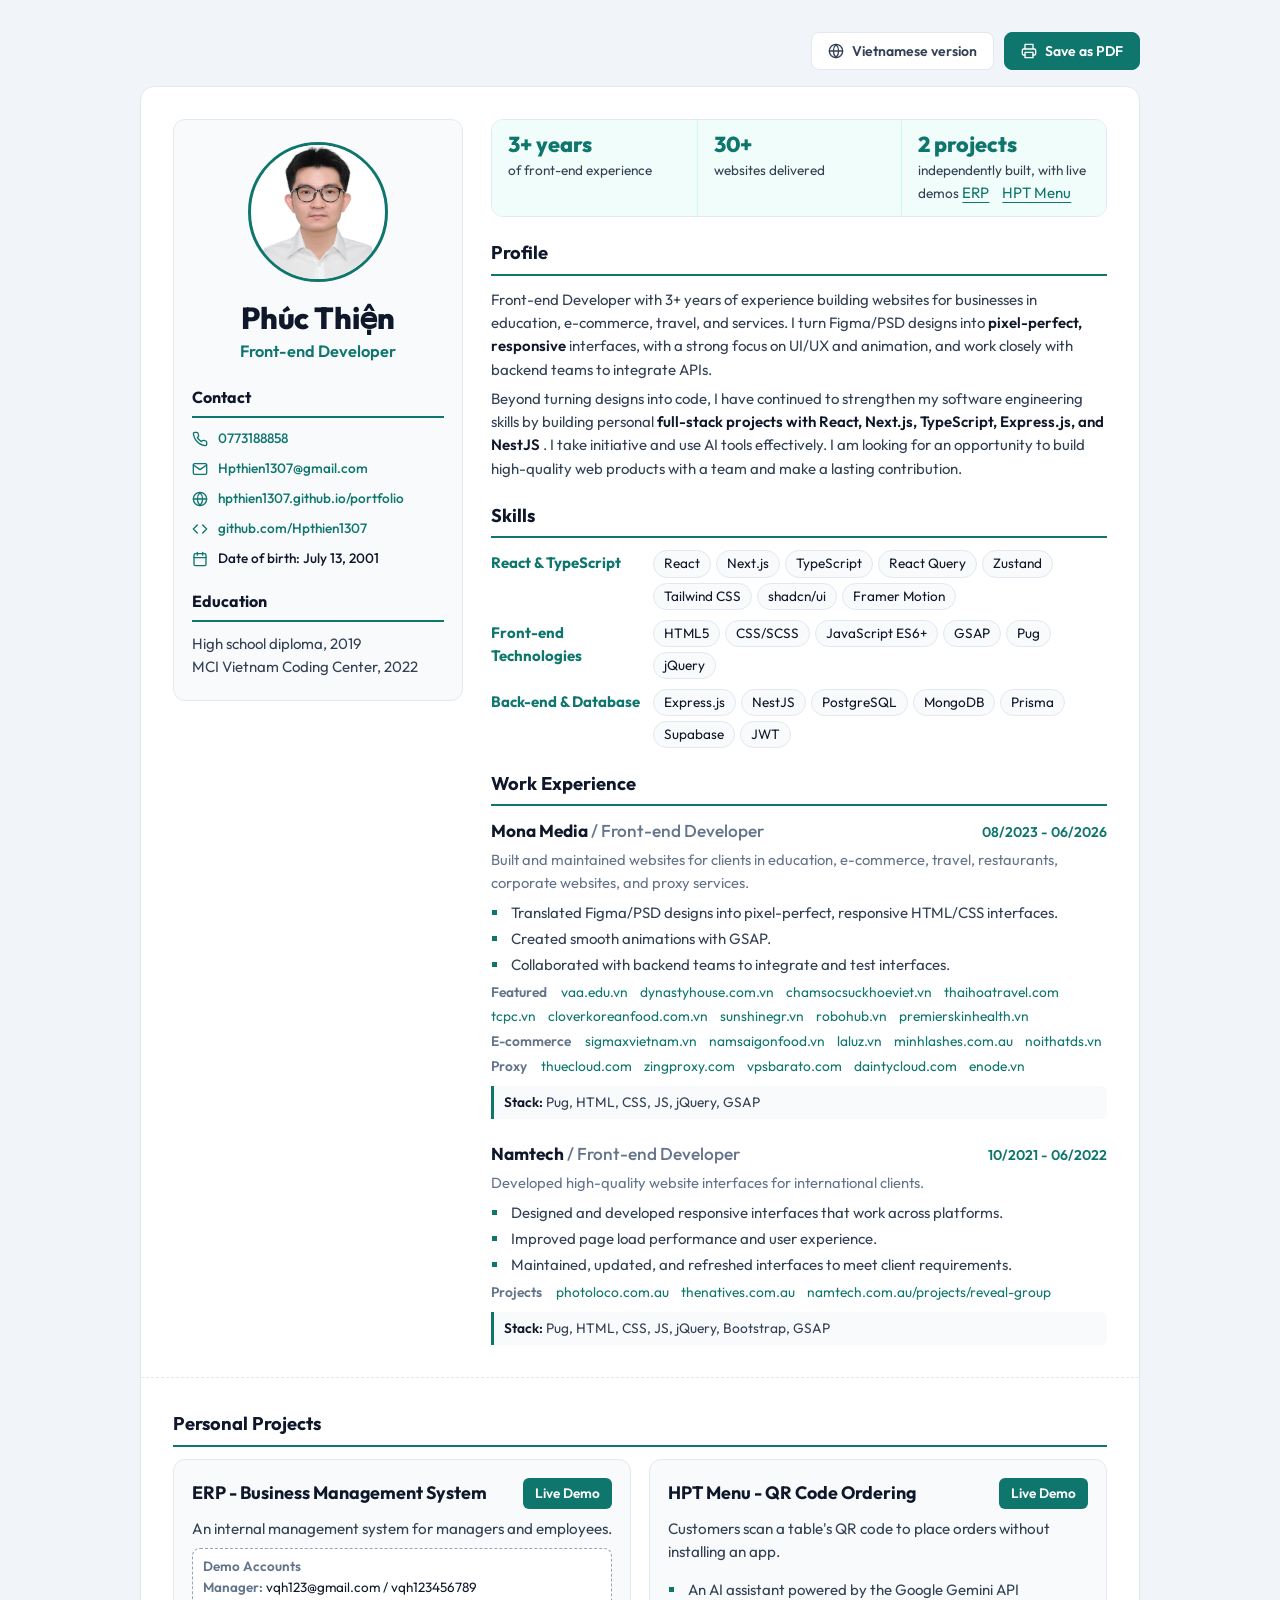
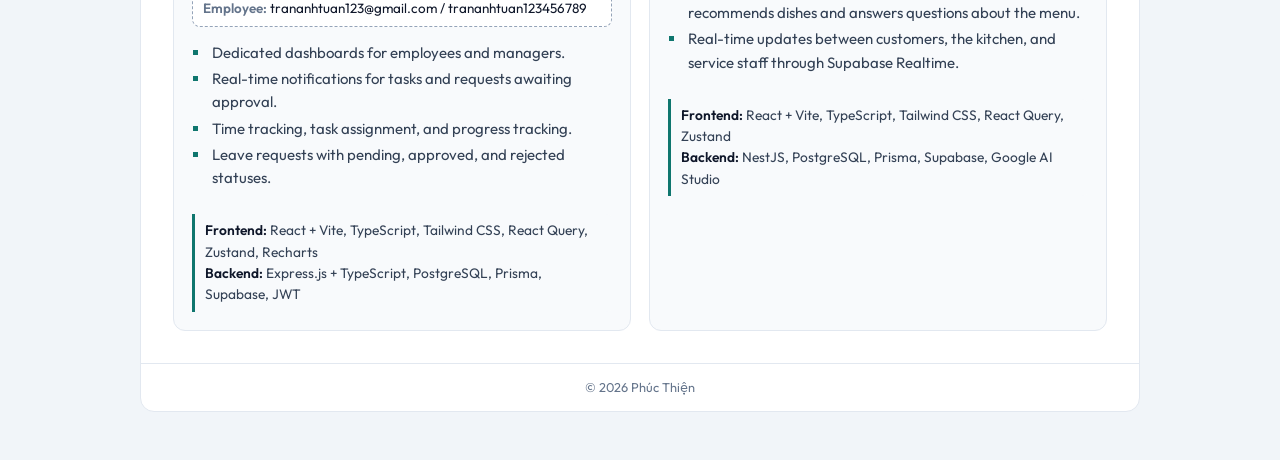
==== commit fa17bef0: "change path avatar" ====
--- a/index_en.html
+++ b/index_en.html
@@ -8,23 +8,13 @@
       name="description"
       content="Phúc Thiện's resume: Front-end Developer with 3+ years of experience, 30+ websites delivered, and independently built full-stack products using React, TypeScript, and PostgreSQL."
     />
-    <meta
-      property="og:title"
-      content="Phúc Thiện - Front-end Developer (React, TypeScript) | Resume"
-    />
+    <meta property="og:title" content="Phúc Thiện - Front-end Developer (React, TypeScript) | Resume" />
     <meta
       property="og:description"
       content="Phúc Thiện's resume: Front-end Developer with 3+ years of experience, 30+ websites delivered, and independently built full-stack products using React, TypeScript, and PostgreSQL."
     />
-    <meta
-      property="og:image"
-      content="https://hpthien1307.github.io/MyCv/avatar.jpg"
-    />
-    <link
-      rel="alternate"
-      hreflang="vi"
-      href="https://hpthien1307.github.io/MyCv/"
-    />
+    <meta property="og:image" content="https://hpthien1307.github.io/MyCv/avatar.jpg" />
+    <link rel="alternate" hreflang="vi" href="https://hpthien1307.github.io/MyCv/" />
     <link rel="preconnect" href="https://fonts.googleapis.com" />
     <link rel="preconnect" href="https://fonts.gstatic.com" crossorigin />
     <link
@@ -45,38 +35,30 @@
         />
       </symbol>
       <symbol id="i-mail" viewBox="0 0 24 24">
-        <path
-          d="M4 4h16a2 2 0 0 1 2 2v12a2 2 0 0 1-2 2H4a2 2 0 0 1-2-2V6a2 2 0 0 1 2-2z"
-        />
+        <path d="M4 4h16a2 2 0 0 1 2 2v12a2 2 0 0 1-2 2H4a2 2 0 0 1-2-2V6a2 2 0 0 1 2-2z" />
         <path d="m22 6-10 7L2 6" />
       </symbol>
       <symbol id="i-globe" viewBox="0 0 24 24">
         <circle cx="12" cy="12" r="10" />
-        <path
-          d="M2 12h20M12 2a15.3 15.3 0 0 1 4 10 15.3 15.3 0 0 1-4 10 15.3 15.3 0 0 1-4-10 15.3 15.3 0 0 1 4-10z"
-        />
+        <path d="M2 12h20M12 2a15.3 15.3 0 0 1 4 10 15.3 15.3 0 0 1-4 10 15.3 15.3 0 0 1-4-10 15.3 15.3 0 0 1 4-10z" />
       </symbol>
       <symbol id="i-code" viewBox="0 0 24 24">
         <path d="m16 18 6-6-6-6M8 6l-6 6 6 6" />
       </symbol>
       <symbol id="i-print" viewBox="0 0 24 24">
-        <path
-          d="M6 9V2h12v7M6 18H4a2 2 0 0 1-2-2v-5a2 2 0 0 1 2-2h16a2 2 0 0 1 2 2v5a2 2 0 0 1-2 2h-2"
-        />
+        <path d="M6 9V2h12v7M6 18H4a2 2 0 0 1-2-2v-5a2 2 0 0 1 2-2h16a2 2 0 0 1 2 2v5a2 2 0 0 1-2 2h-2" />
         <rect x="6" y="14" width="12" height="8" />
       </symbol>
     </svg>
 
     <div class="toolbar no-print">
-      <a class="btn" href="index.html"
-        ><svg class="ico"><use href="#i-globe" /></svg> Vietnamese version</a
-      >
-      <button
-        class="btn btn-primary"
-        onclick="window.print()"
-        title="Open the print dialog and select “Save as PDF”"
-      >
-        <svg class="ico"><use href="#i-print" /></svg> Save as PDF
+      <a class="btn" href="index.html">
+        <svg class="ico"><use href="#i-globe" /></svg>
+        Vietnamese version
+      </a>
+      <button class="btn btn-primary" onclick="window.print()" title="Open the print dialog and select “Save as PDF”">
+        <svg class="ico"><use href="#i-print" /></svg>
+        Save as PDF
       </button>
     </div>
 
@@ -85,7 +67,7 @@
       <div class="page page-1">
         <aside class="side">
           <div class="avatar">
-            <img src="/public/me.jpg" />
+            <img src="./public/me.jpg" />
           </div>
           <div class="who">
             <h1 class="name">Phúc Thiện</h1>
@@ -106,21 +88,15 @@
               <!-- Add a work location here if needed, e.g. Ho Chi Minh City. -->
               <li>
                 <svg class="ico"><use href="#i-globe" /></svg>
-                <a
-                  href="https://hpthien1307.github.io/portfolio/"
-                  target="_blank"
-                  rel="noopener"
-                  >hpthien1307.github.io/portfolio</a
-                >
+                <a href="https://hpthien1307.github.io/portfolio/" target="_blank" rel="noopener">
+                  hpthien1307.github.io/portfolio
+                </a>
               </li>
               <li>
                 <svg class="ico"><use href="#i-code" /></svg>
-                <a
-                  href="https://github.com/Hpthien1307?tab=repositories"
-                  target="_blank"
-                  rel="noopener"
-                  >github.com/Hpthien1307</a
-                >
+                <a href="https://github.com/Hpthien1307?tab=repositories" target="_blank" rel="noopener">
+                  github.com/Hpthien1307
+                </a>
               </li>
               <li>
                 <svg class="ico"><use href="#i-cal" /></svg>
@@ -138,15 +114,18 @@
 
         <main class="main">
           <div class="facts">
-            <div><b>3+ years</b><span>of front-end experience</span></div>
-            <div><b>30+</b><span>websites delivered</span></div>
             <div>
-              <b>2 projects</b><span>independently built, with live demos</span>
-              <a
-                href="/https://erpfrontend-eosin.vercel.app/"
-                style="margin-right: 10px"
-                >ERP</a
-              >
+              <b>3+ years</b>
+              <span>of front-end experience</span>
+            </div>
+            <div>
+              <b>30+</b>
+              <span>websites delivered</span>
+            </div>
+            <div>
+              <b>2 projects</b>
+              <span>independently built, with live demos</span>
+              <a href="/https://erpfrontend-eosin.vercel.app/" style="margin-right: 10px">ERP</a>
               <a href="/https://htp-menu-frontend.vercel.app/">HPT Menu</a>
             </div>
           </div>
@@ -155,19 +134,18 @@
             <h2>Profile</h2>
 
             <p>
-              Front-end Developer with 3+ years of experience building websites
-              for businesses in education, e-commerce, travel, and services. I
-              turn Figma/PSD designs into <b>pixel-perfect, responsive</b>
-              interfaces, with a strong focus on UI/UX and animation, and work
-              closely with backend teams to integrate APIs.
+              Front-end Developer with 3+ years of experience building websites for businesses in education, e-commerce,
+              travel, and services. I turn Figma/PSD designs into
+              <b>pixel-perfect, responsive</b>
+              interfaces, with a strong focus on UI/UX and animation, and work closely with backend teams to integrate
+              APIs.
             </p>
             <p>
-              Beyond turning designs into code, I have continued to strengthen
-              my software engineering skills by building personal
-              <b>full-stack projects with React, Next.js, TypeScript, Express.js,
-              and NestJS</b>. I take initiative and use AI tools effectively.
-              I am looking for an opportunity to build high-quality web products
-              with a team and make a lasting contribution.
+              Beyond turning designs into code, I have continued to strengthen my software engineering skills by
+              building personal
+              <b>full-stack projects with React, Next.js, TypeScript, Express.js, and NestJS</b>
+              . I take initiative and use AI tools effectively. I am looking for an opportunity to build high-quality
+              web products with a team and make a lasting contribution.
             </p>
           </section>
           <section>
@@ -176,23 +154,37 @@
               <div>
                 <dt>React & TypeScript</dt>
                 <dd>
-                  <i>React</i><i>Next.js</i><i>TypeScript</i><i>React Query</i
-                  ><i>Zustand</i><i>Tailwind CSS</i><i>shadcn/ui</i
-                  ><i>Framer Motion</i>
+                  <i>React</i>
+                  <i>Next.js</i>
+                  <i>TypeScript</i>
+                  <i>React Query</i>
+                  <i>Zustand</i>
+                  <i>Tailwind CSS</i>
+                  <i>shadcn/ui</i>
+                  <i>Framer Motion</i>
                 </dd>
               </div>
               <div>
                 <dt>Front-end Technologies</dt>
                 <dd>
-                  <i>HTML5</i><i>CSS/SCSS</i><i>JavaScript ES6+</i><i>GSAP</i
-                  ><i>Pug</i><i>jQuery</i>
+                  <i>HTML5</i>
+                  <i>CSS/SCSS</i>
+                  <i>JavaScript ES6+</i>
+                  <i>GSAP</i>
+                  <i>Pug</i>
+                  <i>jQuery</i>
                 </dd>
               </div>
               <div>
                 <dt>Back-end & Database</dt>
                 <dd>
-                  <i>Express.js</i><i>NestJS</i><i>PostgreSQL</i><i>MongoDB</i
-                  ><i>Prisma</i><i>Supabase</i><i>JWT</i>
+                  <i>Express.js</i>
+                  <i>NestJS</i>
+                  <i>PostgreSQL</i>
+                  <i>MongoDB</i>
+                  <i>Prisma</i>
+                  <i>Supabase</i>
+                  <i>JWT</i>
                 </dd>
               </div>
             </dl>
@@ -203,168 +195,78 @@
             <article class="job">
               <div class="job-head">
                 <h3 class="job-title">
-                  Mona Media <span>/ Front-end Developer</span>
+                  Mona Media
+                  <span>/ Front-end Developer</span>
                 </h3>
                 <span class="job-date">08/2023 - 06/2026</span>
               </div>
               <p class="job-note">
-                Built and maintained websites for clients in education,
-                e-commerce, travel, restaurants, corporate websites, and proxy
-                services.
-              </p>
-              <ul class="bullets">
-                <li>
-                  Translated Figma/PSD designs into pixel-perfect, responsive
-                  HTML/CSS interfaces.
-                </li>
+                Built and maintained websites for clients in education, e-commerce, travel, restaurants, corporate
+                websites, and proxy services.
+              </p>
+              <ul class="bullets">
+                <li>Translated Figma/PSD designs into pixel-perfect, responsive HTML/CSS interfaces.</li>
                 <li>Created smooth animations with GSAP.</li>
-                <li>
-                  Collaborated with backend teams to integrate and test
-                  interfaces.
-                </li>
+                <li>Collaborated with backend teams to integrate and test interfaces.</li>
               </ul>
               <p class="links">
                 <b>Featured</b>
-                <a href="https://vaa.edu.vn/" target="_blank" rel="noopener"
-                  >vaa.edu.vn</a
-                >
-                <a
-                  href="https://www.dynastyhouse.com.vn/"
-                  target="_blank"
-                  rel="noopener"
-                  >dynastyhouse.com.vn</a
-                >
-                <a
-                  href="https://chamsocsuckhoeviet.vn/"
-                  target="_blank"
-                  rel="noopener"
-                  >chamsocsuckhoeviet.vn</a
-                >
-                <a
-                  href="https://thaihoatravel.com/"
-                  target="_blank"
-                  rel="noopener"
-                  >thaihoatravel.com</a
-                >
-                <a href="https://tcpc.vn/" target="_blank" rel="noopener"
-                  >tcpc.vn</a
-                >
-                <a
-                  href="https://cloverkoreanfood.com.vn/"
-                  target="_blank"
-                  rel="noopener"
-                  >cloverkoreanfood.com.vn</a
-                >
-                <a href="https://sunshinegr.vn/" target="_blank" rel="noopener"
-                  >sunshinegr.vn</a
-                >
-                <a href="https://robohub.vn/" target="_blank" rel="noopener"
-                  >robohub.vn</a
-                >
-                <a
-                  href="https://premierskinhealth.vn/"
-                  target="_blank"
-                  rel="noopener"
-                  >premierskinhealth.vn</a
-                >
+                <a href="https://vaa.edu.vn/" target="_blank" rel="noopener">vaa.edu.vn</a>
+                <a href="https://www.dynastyhouse.com.vn/" target="_blank" rel="noopener">dynastyhouse.com.vn</a>
+                <a href="https://chamsocsuckhoeviet.vn/" target="_blank" rel="noopener">chamsocsuckhoeviet.vn</a>
+                <a href="https://thaihoatravel.com/" target="_blank" rel="noopener">thaihoatravel.com</a>
+                <a href="https://tcpc.vn/" target="_blank" rel="noopener">tcpc.vn</a>
+                <a href="https://cloverkoreanfood.com.vn/" target="_blank" rel="noopener">cloverkoreanfood.com.vn</a>
+                <a href="https://sunshinegr.vn/" target="_blank" rel="noopener">sunshinegr.vn</a>
+                <a href="https://robohub.vn/" target="_blank" rel="noopener">robohub.vn</a>
+                <a href="https://premierskinhealth.vn/" target="_blank" rel="noopener">premierskinhealth.vn</a>
               </p>
               <p class="links">
                 <b>E-commerce</b>
-                <a
-                  href="https://sigmaxvietnam.vn/"
-                  target="_blank"
-                  rel="noopener"
-                  >sigmaxvietnam.vn</a
-                >
-                <a
-                  href="https://namsaigonfood.vn/"
-                  target="_blank"
-                  rel="noopener"
-                  >namsaigonfood.vn</a
-                >
-                <a href="https://laluz.vn/" target="_blank" rel="noopener"
-                  >laluz.vn</a
-                >
-                <a
-                  href="https://minhlashes.com.au/"
-                  target="_blank"
-                  rel="noopener"
-                  >minhlashes.com.au</a
-                >
-                <a href="https://noithatds.vn/" target="_blank" rel="noopener"
-                  >noithatds.vn</a
-                >
+                <a href="https://sigmaxvietnam.vn/" target="_blank" rel="noopener">sigmaxvietnam.vn</a>
+                <a href="https://namsaigonfood.vn/" target="_blank" rel="noopener">namsaigonfood.vn</a>
+                <a href="https://laluz.vn/" target="_blank" rel="noopener">laluz.vn</a>
+                <a href="https://minhlashes.com.au/" target="_blank" rel="noopener">minhlashes.com.au</a>
+                <a href="https://noithatds.vn/" target="_blank" rel="noopener">noithatds.vn</a>
               </p>
               <p class="links">
                 <b>Proxy</b>
-                <a href="https://thuecloud.com/" target="_blank" rel="noopener"
-                  >thuecloud.com</a
-                >
-                <a href="https://zingproxy.com/" target="_blank" rel="noopener"
-                  >zingproxy.com</a
-                >
-                <a href="https://vpsbarato.com/" target="_blank" rel="noopener"
-                  >vpsbarato.com</a
-                >
-                <a
-                  href="https://daintycloud.com/"
-                  target="_blank"
-                  rel="noopener"
-                  >daintycloud.com</a
-                >
-                <a href="https://enode.vn/" target="_blank" rel="noopener"
-                  >enode.vn</a
-                >
-              </p>
-              <div class="stack">
-                <b>Stack:</b> Pug, HTML, CSS, JS, jQuery, GSAP
+                <a href="https://thuecloud.com/" target="_blank" rel="noopener">thuecloud.com</a>
+                <a href="https://zingproxy.com/" target="_blank" rel="noopener">zingproxy.com</a>
+                <a href="https://vpsbarato.com/" target="_blank" rel="noopener">vpsbarato.com</a>
+                <a href="https://daintycloud.com/" target="_blank" rel="noopener">daintycloud.com</a>
+                <a href="https://enode.vn/" target="_blank" rel="noopener">enode.vn</a>
+              </p>
+              <div class="stack">
+                <b>Stack:</b>
+                Pug, HTML, CSS, JS, jQuery, GSAP
               </div>
             </article>
             <article class="job">
               <div class="job-head">
                 <h3 class="job-title">
-                  Namtech <span>/ Front-end Developer</span>
+                  Namtech
+                  <span>/ Front-end Developer</span>
                 </h3>
                 <span class="job-date">10/2021 - 06/2022</span>
               </div>
-              <p class="job-note">
-                Developed high-quality website interfaces for international
-                clients.
-              </p>
-              <ul class="bullets">
-                <li>
-                  Designed and developed responsive interfaces that work across
-                  platforms.
-                </li>
+              <p class="job-note">Developed high-quality website interfaces for international clients.</p>
+              <ul class="bullets">
+                <li>Designed and developed responsive interfaces that work across platforms.</li>
                 <li>Improved page load performance and user experience.</li>
-                <li>
-                  Maintained, updated, and refreshed interfaces to meet client
-                  requirements.
-                </li>
+                <li>Maintained, updated, and refreshed interfaces to meet client requirements.</li>
               </ul>
               <p class="links">
                 <b>Projects</b>
-                <a
-                  href="https://photoloco.com.au/"
-                  target="_blank"
-                  rel="noopener"
-                  >photoloco.com.au</a
-                >
-                <a
-                  href="https://thenatives.com.au/"
-                  target="_blank"
-                  rel="noopener"
-                  >thenatives.com.au</a
-                >
-                <a
-                  href="https://namtech.com.au/projects/reveal-group/"
-                  target="_blank"
-                  rel="noopener"
-                  >namtech.com.au/projects/reveal-group</a
-                >
-              </p>
-              <div class="stack">
-                <b>Stack:</b> Pug, HTML, CSS, JS, jQuery, Bootstrap, GSAP
+                <a href="https://photoloco.com.au/" target="_blank" rel="noopener">photoloco.com.au</a>
+                <a href="https://thenatives.com.au/" target="_blank" rel="noopener">thenatives.com.au</a>
+                <a href="https://namtech.com.au/projects/reveal-group/" target="_blank" rel="noopener">
+                  namtech.com.au/projects/reveal-group
+                </a>
+              </p>
+              <div class="stack">
+                <b>Stack:</b>
+                Pug, HTML, CSS, JS, jQuery, Bootstrap, GSAP
               </div>
             </article>
           </section>
@@ -379,21 +281,16 @@
             <article class="project">
               <div class="project-head">
                 <h3 class="project-name">ERP - Business Management System</h3>
-                <a
-                  class="btn-demo"
-                  href="https://erpfrontend-eosin.vercel.app/"
-                  target="_blank"
-                  rel="noopener"
-                  >Live Demo</a
-                >
-              </div>
-              <p class="lead">
-                An internal management system for managers and employees.
-              </p>
+                <a class="btn-demo" href="https://erpfrontend-eosin.vercel.app/" target="_blank" rel="noopener">
+                  Live Demo
+                </a>
+              </div>
+              <p class="lead">An internal management system for managers and employees.</p>
               <div class="account">
                 <b>Demo Accounts</b>
                 <div>
-                  <b>Manager:</b> <code>vqh123@gmail.com / vqh123456789</code>
+                  <b>Manager:</b>
+                  <code>vqh123@gmail.com / vqh123456789</code>
                 </div>
                 <div>
                   <b>Employee:</b>
@@ -402,78 +299,63 @@
               </div>
               <ul class="bullets">
                 <li>Dedicated dashboards for employees and managers.</li>
-                <li>
-                  Real-time notifications for tasks and requests awaiting
-                  approval.
-                </li>
+                <li>Real-time notifications for tasks and requests awaiting approval.</li>
                 <li>Time tracking, task assignment, and progress tracking.</li>
-                <li>
-                  Leave requests with pending, approved, and rejected statuses.
-                </li>
-              </ul>
-              <div class="stack">
-                <b>Frontend:</b> React + Vite, TypeScript, Tailwind CSS, React
-                Query, Zustand, Recharts<br /><b>Backend:</b> Express.js +
-                TypeScript, PostgreSQL, Prisma, Supabase, JWT
+                <li>Leave requests with pending, approved, and rejected statuses.</li>
+              </ul>
+              <div class="stack">
+                <b>Frontend:</b>
+                React + Vite, TypeScript, Tailwind CSS, React Query, Zustand, Recharts
+                <br />
+                <b>Backend:</b>
+                Express.js + TypeScript, PostgreSQL, Prisma, Supabase, JWT
               </div>
             </article>
             <article class="project">
               <div class="project-head">
                 <h3 class="project-name">HPT Menu - QR Code Ordering</h3>
-                <a
-                  class="btn-demo"
-                  href="https://htp-menu-frontend.vercel.app"
-                  target="_blank"
-                  rel="noopener"
-                  >Live Demo</a
-                >
-              </div>
-              <p class="lead">
-                Customers scan a table's QR code to place orders without
-                installing an app.
-              </p>
+                <a class="btn-demo" href="https://htp-menu-frontend.vercel.app" target="_blank" rel="noopener">
+                  Live Demo
+                </a>
+              </div>
+              <p class="lead">Customers scan a table's QR code to place orders without installing an app.</p>
 
               <ul class="bullets">
                 <li>
-                  An AI assistant powered by the Google Gemini API recommends
-                  dishes and answers questions about the menu.
+                  An AI assistant powered by the Google Gemini API recommends dishes and answers questions about the
+                  menu.
                 </li>
-                <li>
-                  Real-time updates between customers, the kitchen, and service
-                  staff through Supabase Realtime.
-                </li>
-              </ul>
-              <div class="stack">
-                <b>Frontend:</b> React + Vite, TypeScript, Tailwind CSS, React
-                Query, Zustand<br /><b>Backend:</b> NestJS, PostgreSQL, Prisma,
-                Supabase, Google AI Studio
+                <li>Real-time updates between customers, the kitchen, and service staff through Supabase Realtime.</li>
+              </ul>
+              <div class="stack">
+                <b>Frontend:</b>
+                React + Vite, TypeScript, Tailwind CSS, React Query, Zustand
+                <br />
+                <b>Backend:</b>
+                NestJS, PostgreSQL, Prisma, Supabase, Google AI Studio
               </div>
             </article>
             <article class="project" hidden>
               <div class="project-head">
                 <h3 class="project-name">Local-Shop - E-commerce Platform</h3>
-                <a
-                  class="btn-demo"
-                  href="https://localshop-frontend-orcin.vercel.app/"
-                  target="_blank"
-                  rel="noopener"
-                  >Live Demo</a
-                >
+                <a class="btn-demo" href="https://localshop-frontend-orcin.vercel.app/" target="_blank" rel="noopener">
+                  Live Demo
+                </a>
               </div>
               <p class="lead">
-                A full-stack e-commerce platform with a storefront, admin
-                panel, and a separate REST API.
-              </p>
-
-              <ul class="bullets">
-                <li>
-                  Product, inventory, and order management for administrators.
-                </li>
+                A full-stack e-commerce platform with a storefront, admin panel, and a separate REST API.
+              </p>
+
+              <ul class="bullets">
+                <li>Product, inventory, and order management for administrators.</li>
                 <li>JWT authentication for customers and administrators.</li>
               </ul>
               <div class="stack">
-                <b>Frontend:</b> React + Vite, Tailwind CSS v4, Sass, React
-                Query, Zustand<br /><b>Backend:</b> Express, MongoDB, JWT
+                <b>Frontend:</b>
+                React + Vite, Tailwind CSS v4, Sass, React Query, Zustand
+                <br />
+                <b>Backend:</b>
+                Express, MongoDB, JWT
               </div>
             </article>
           </div>
